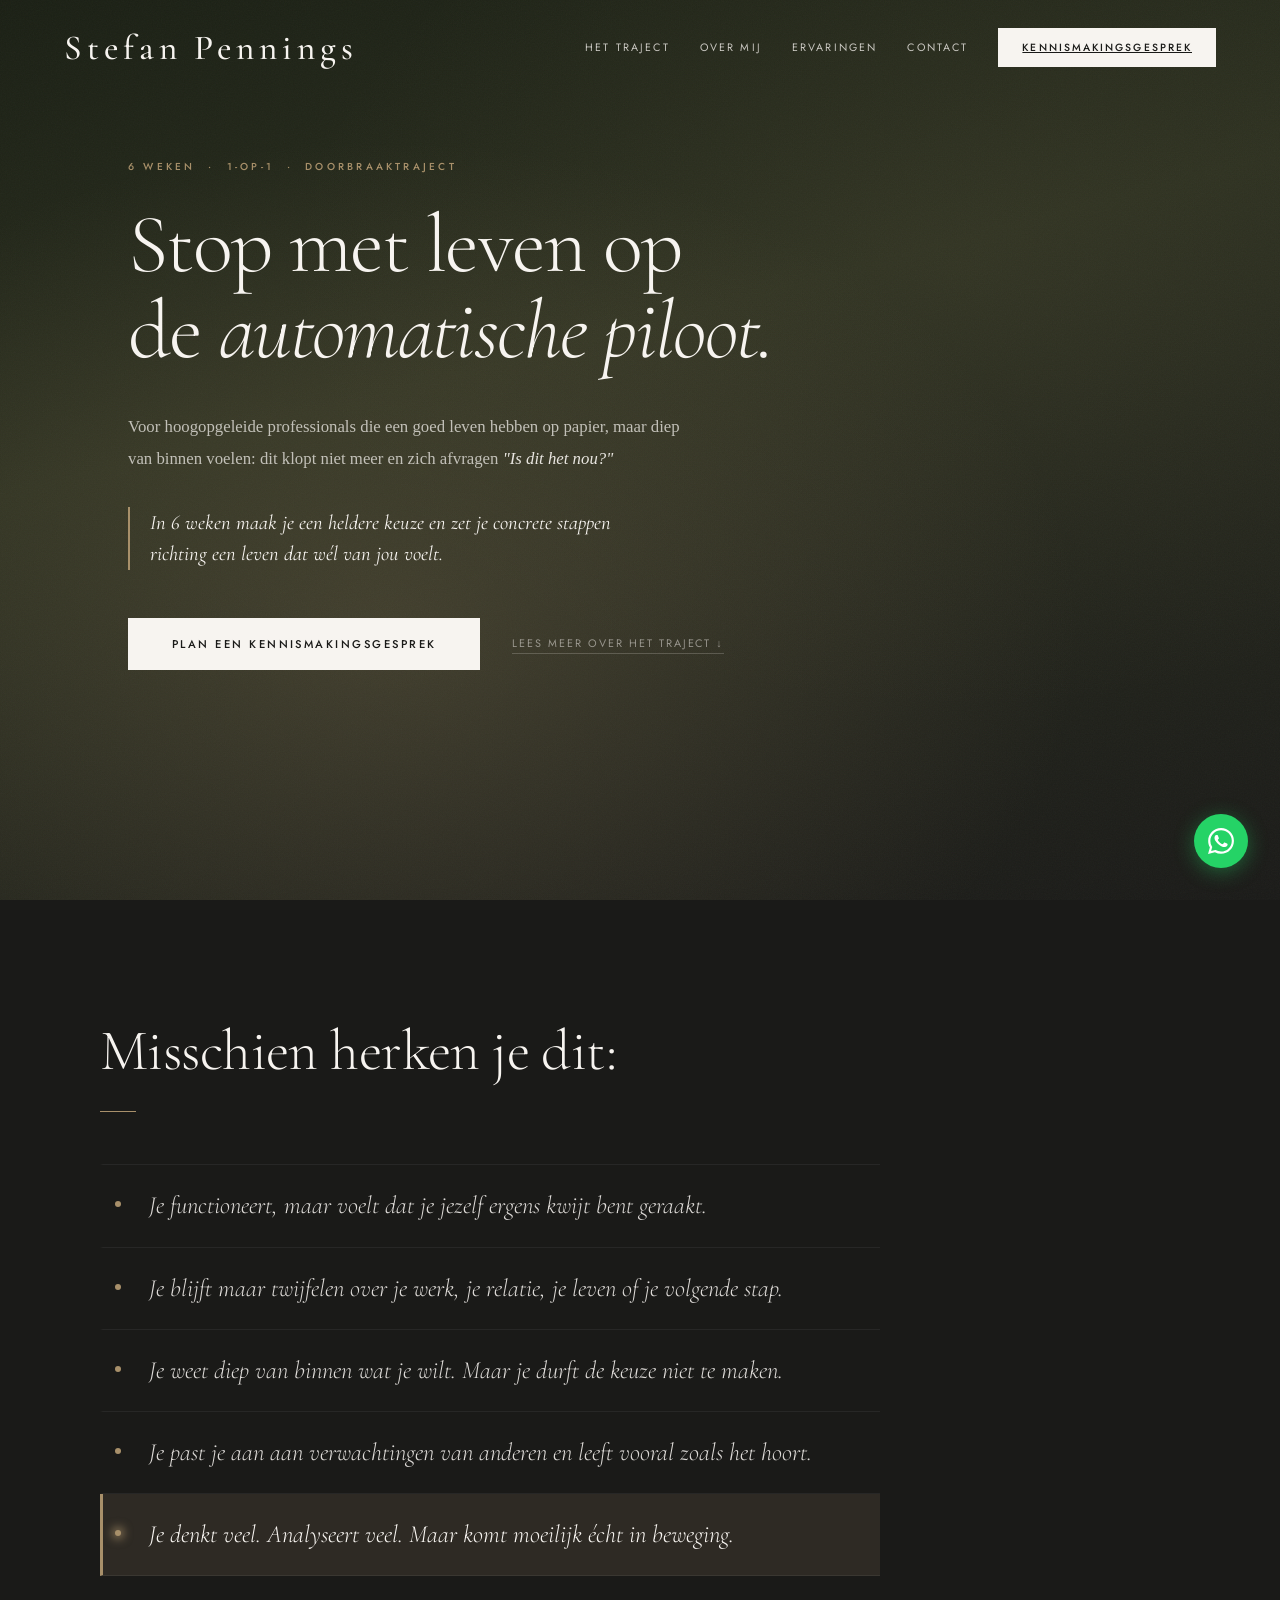
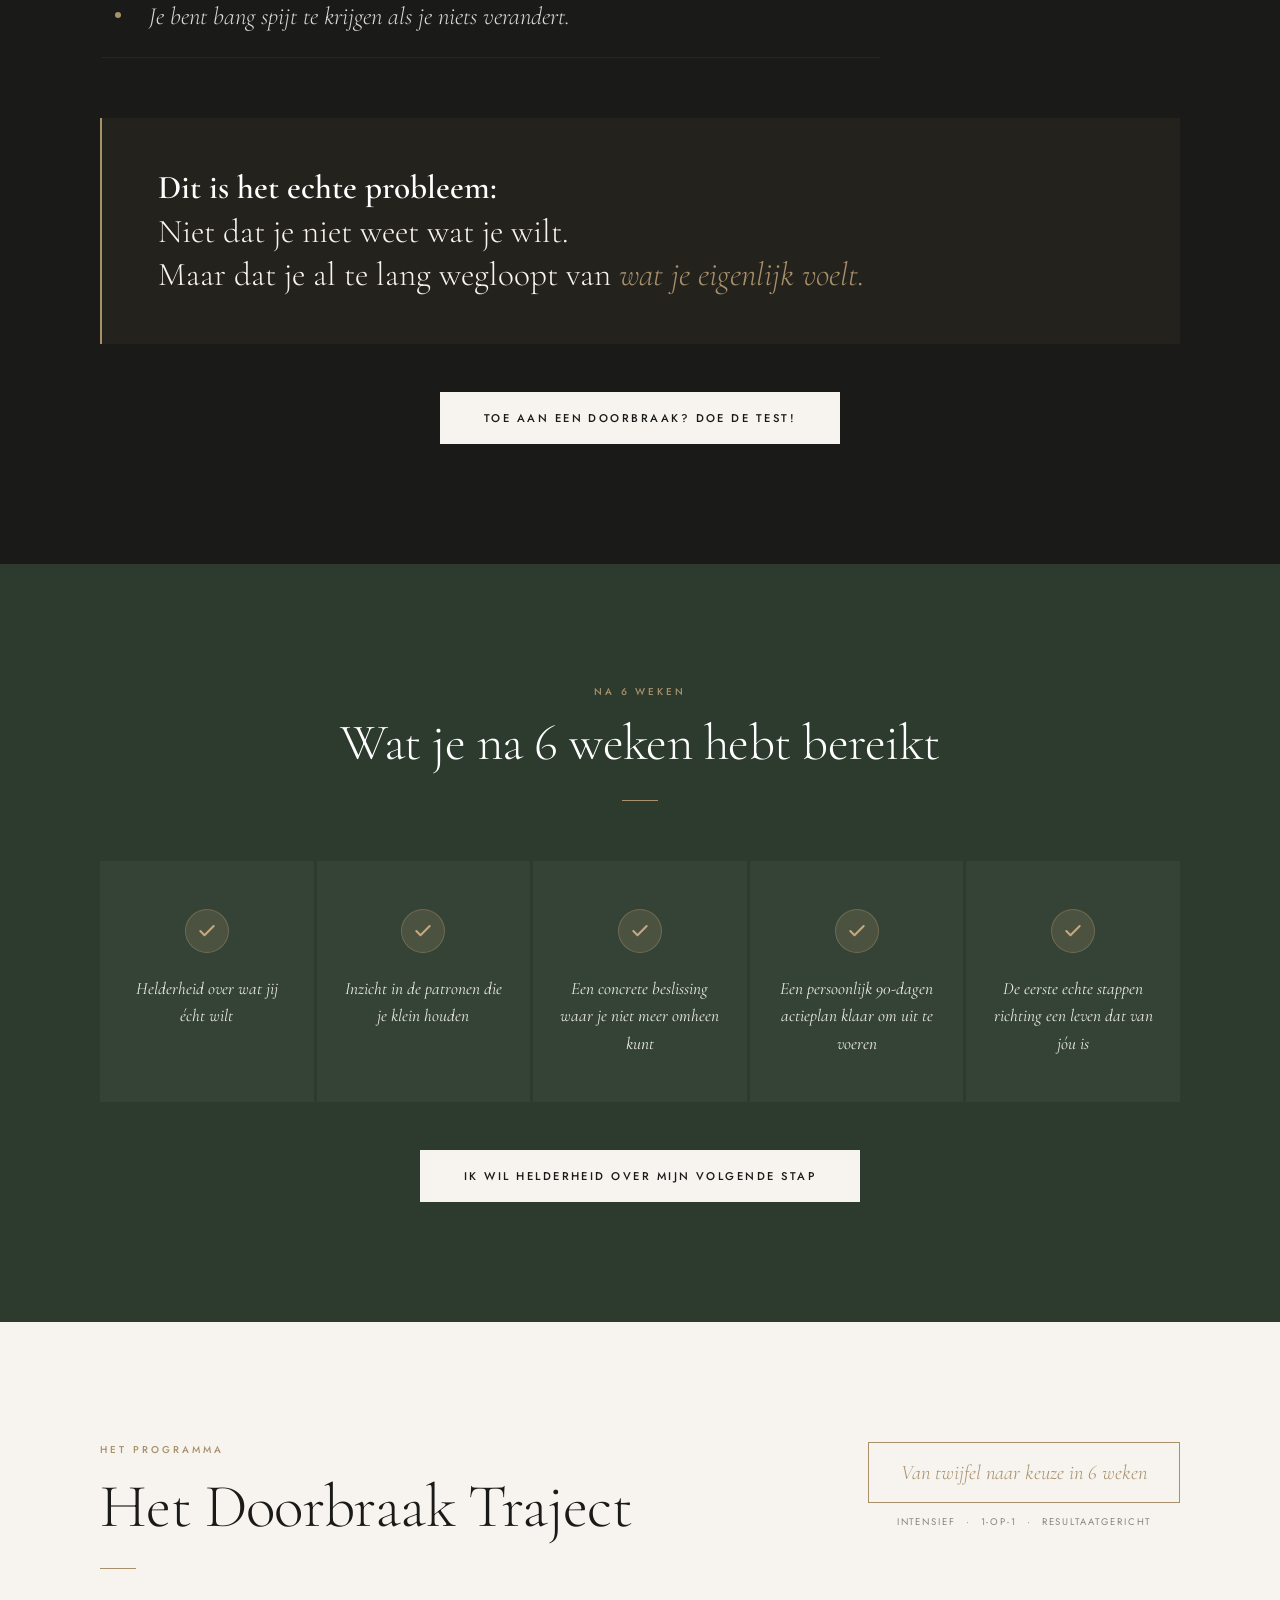
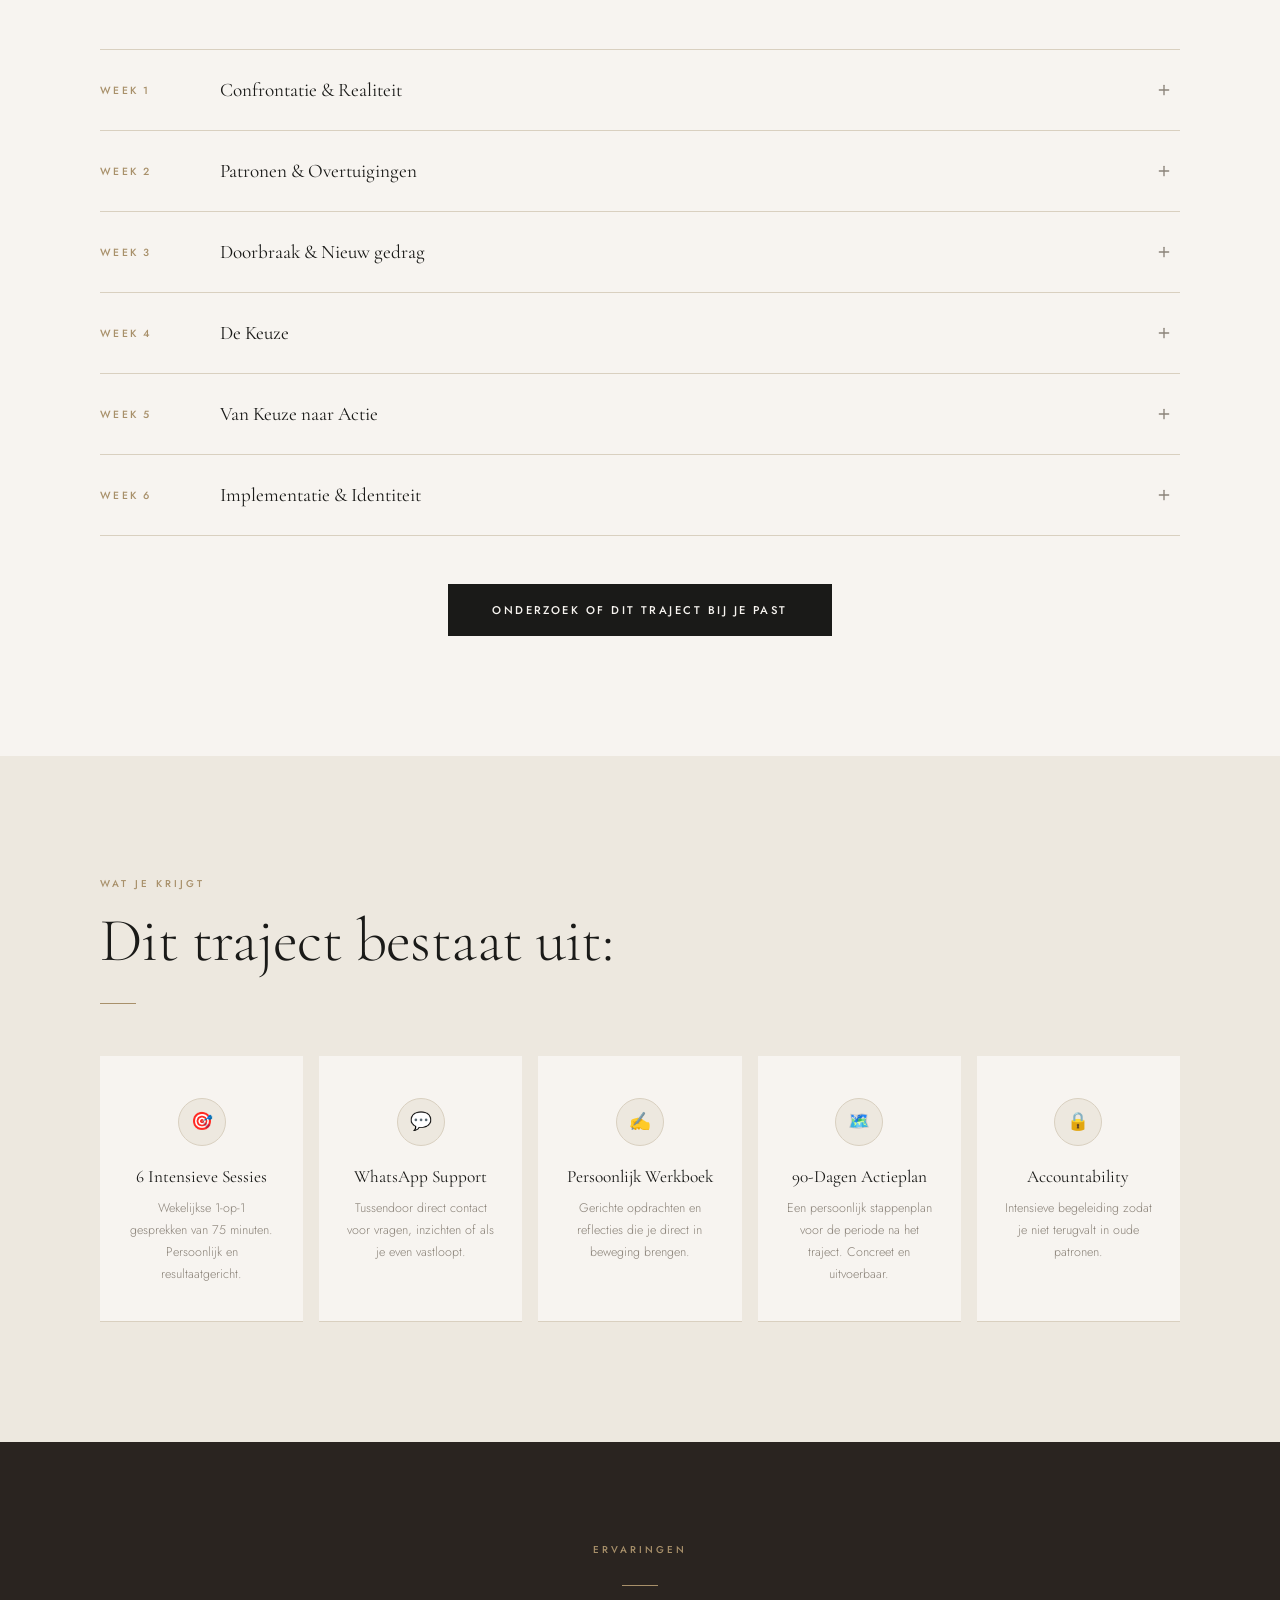
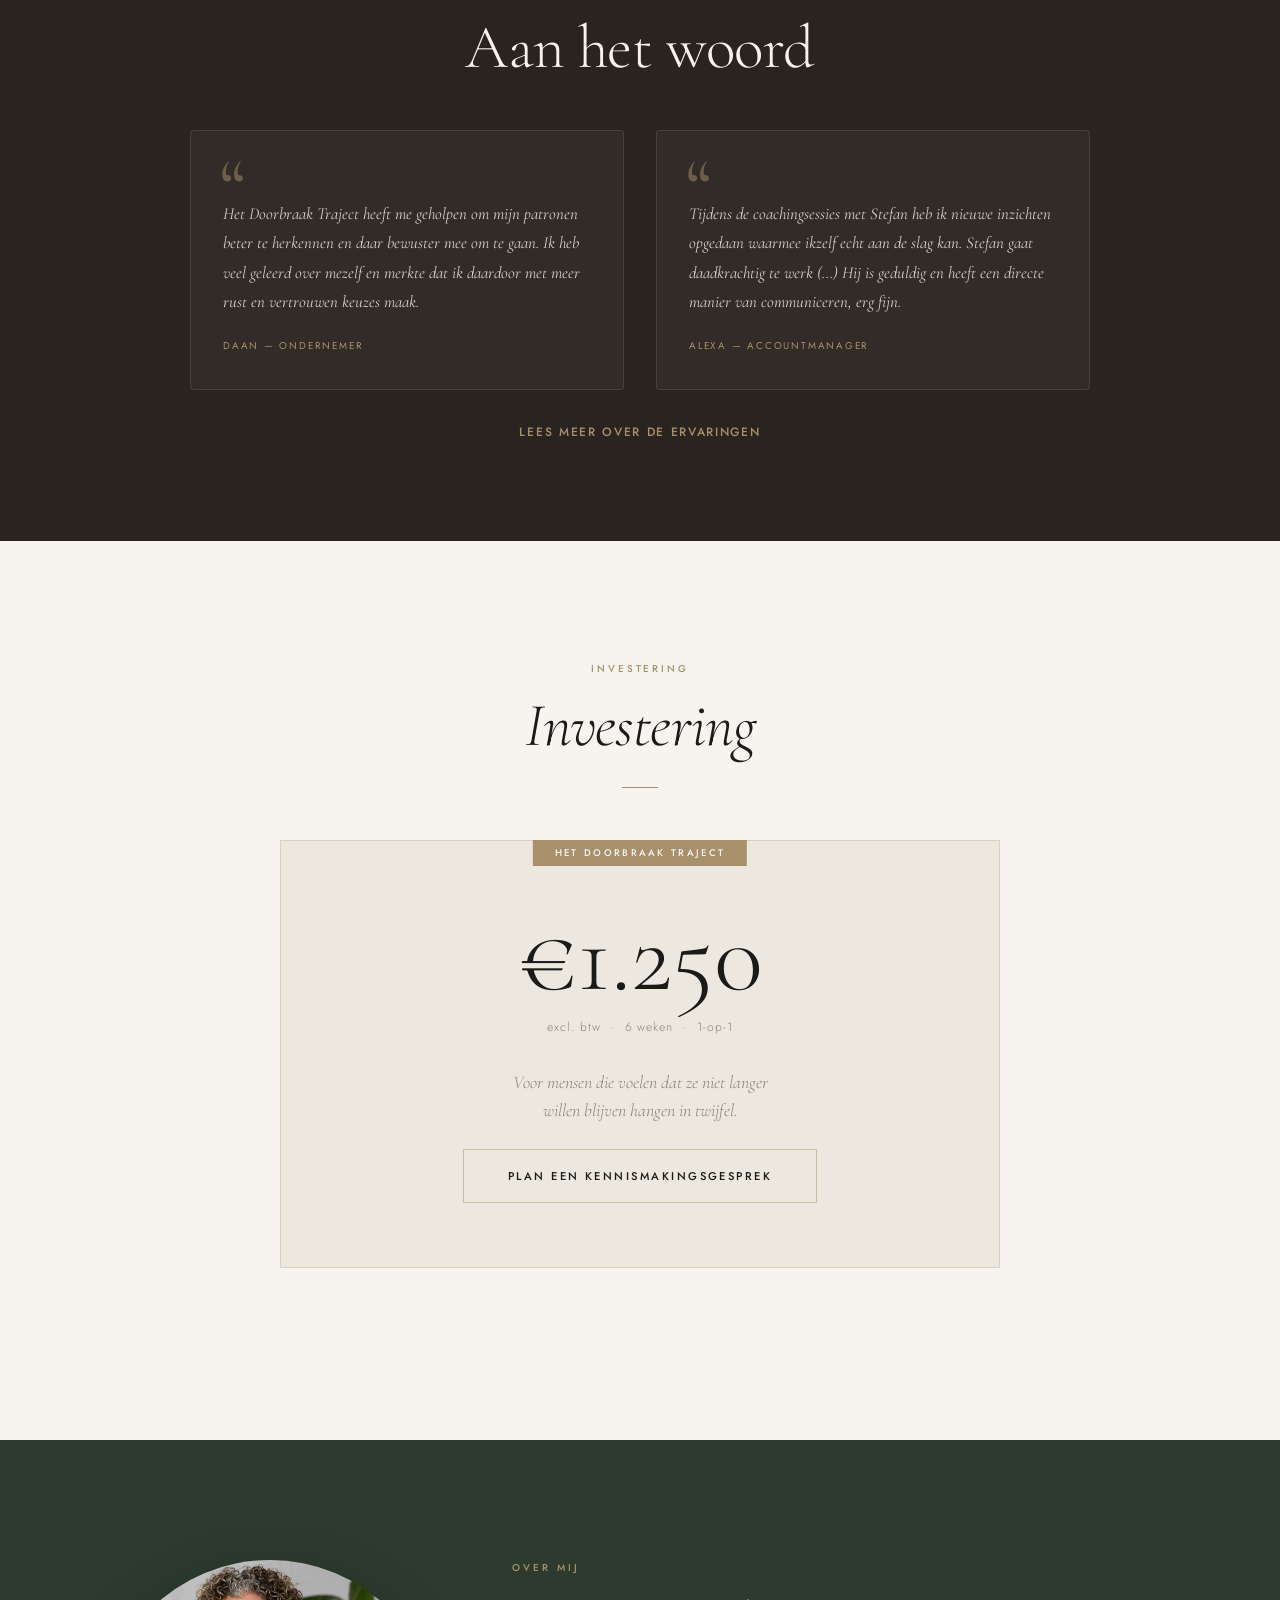
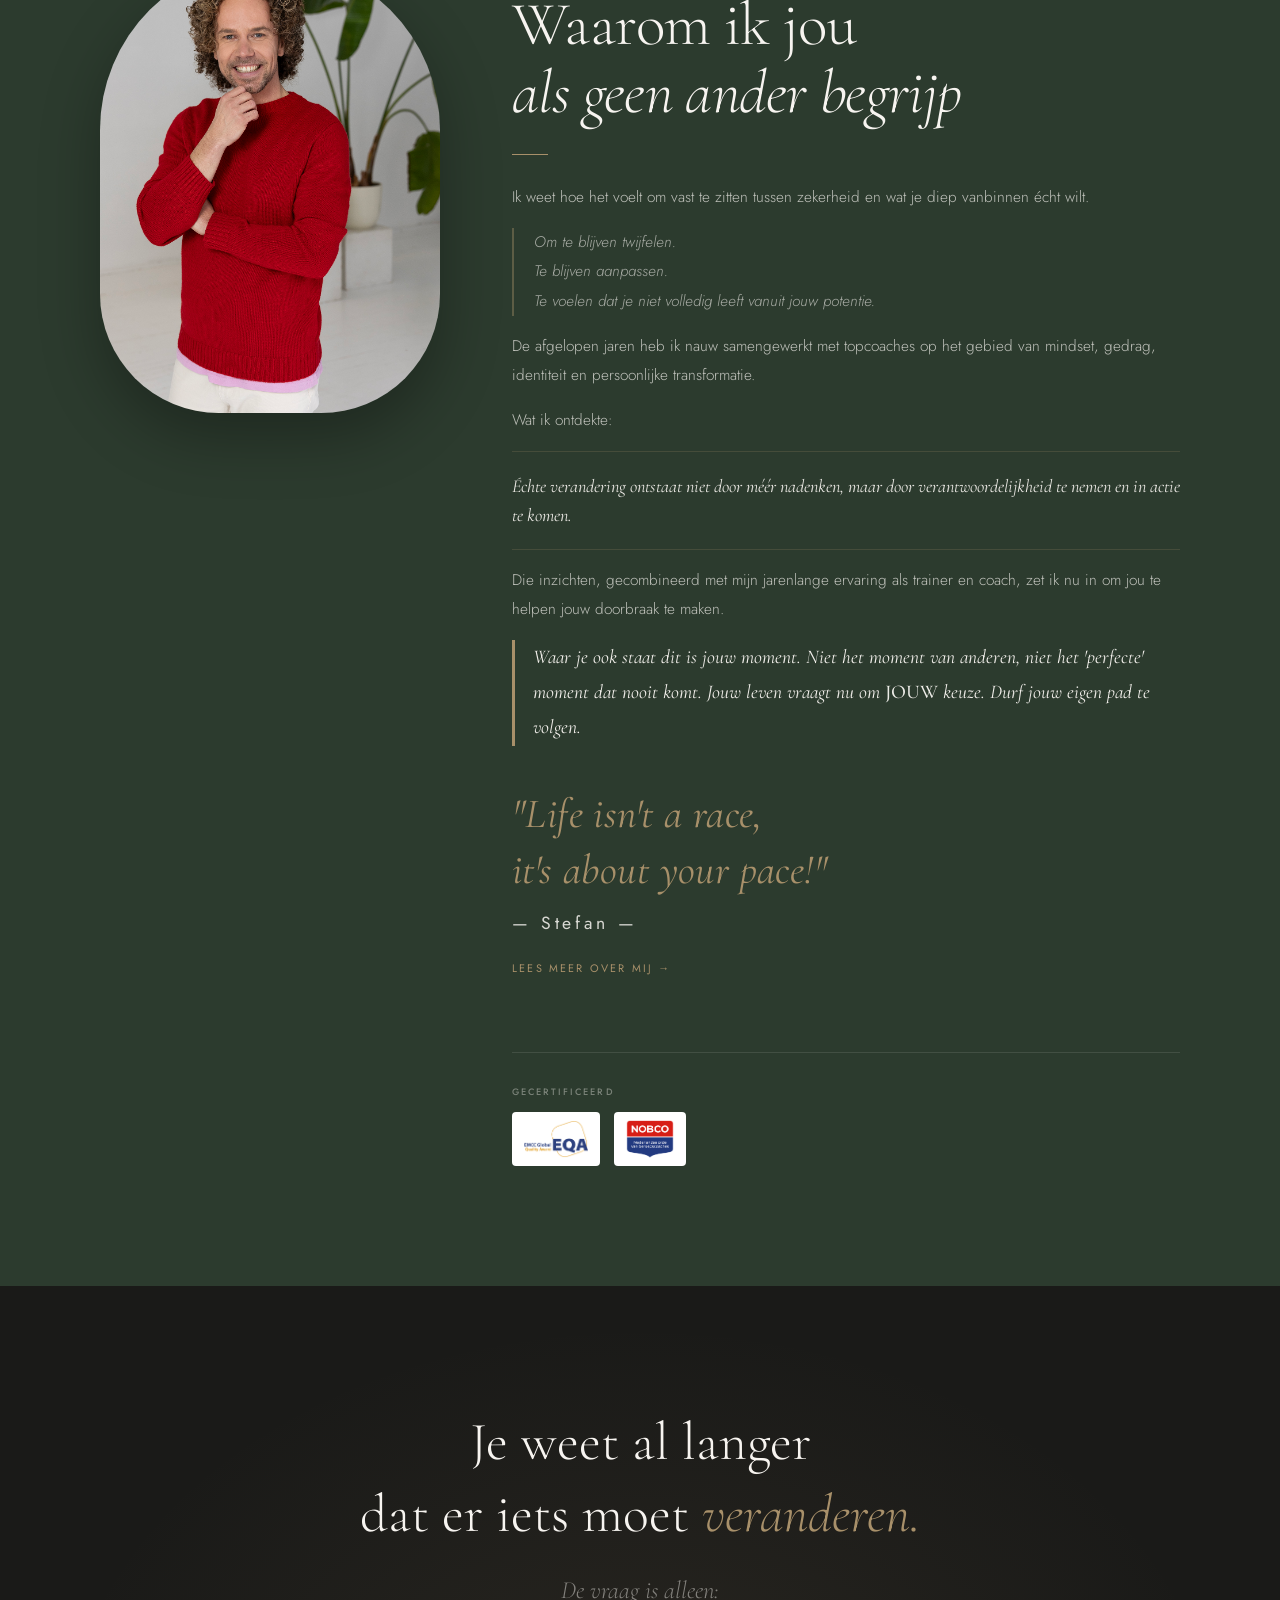
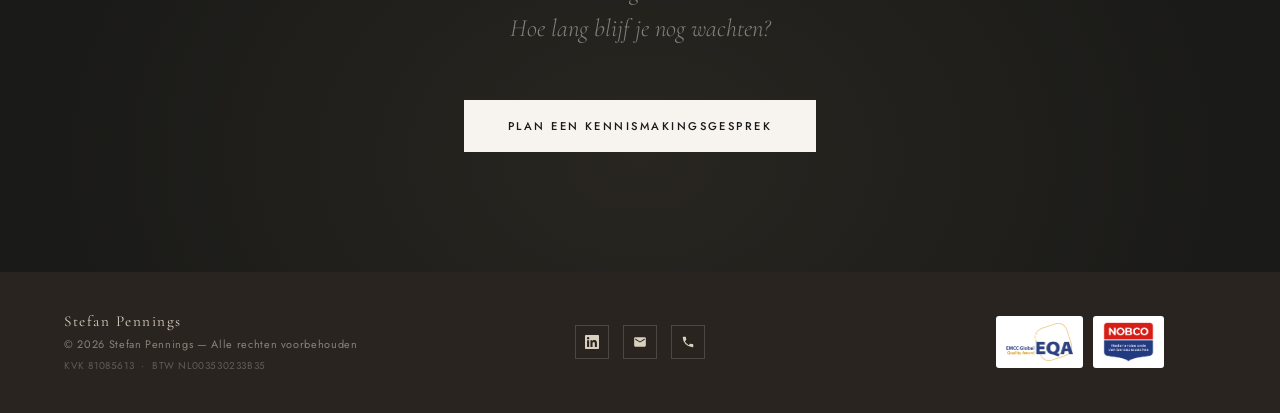
==== index.html @ 127da58f "Voeg klik-feedback toe aan zelftest-antwoorden, wijzig Daan's titel naar Ondernemer Antwoordknoppen " ====
<!DOCTYPE html>
<html lang="nl">
<head>
<meta charset="UTF-8">
<meta name="viewport" content="width=device-width, initial-scale=1.0">
<title>Stefan Pennings - Coaching & Training</title>
<meta name="description" content="Stop met leven op de automatische piloot. Het Doorbraak Traject is een 6-weken 1-op-1 coachingstraject voor hoogopgeleide professionals die klaar zijn met twijfelen en toe zijn aan een leven dat echt van hen voelt.">
<meta property="og:title" content="Het Doorbraak Traject — Stefan Pennings">
<meta property="og:description" content="6 weken 1-op-1 coachingstraject voor hoogopgeleide professionals. Maak een heldere keuze en zet concrete stappen richting een leven dat wél van jou voelt.">
<meta property="og:type" content="website">
<meta property="og:locale" content="nl_NL">
<meta name="twitter:card" content="summary_large_image">
<meta name="twitter:title" content="Het Doorbraak Traject — Stefan Pennings">
<meta name="twitter:description" content="6 weken 1-op-1 coachingstraject voor hoogopgeleide professionals. Stop met leven op de automatische piloot.">
<!-- Google tag (gtag.js) -->
<script async src="https://www.googletagmanager.com/gtag/js?id=G-EX337FM3CQ"></script>
<script>
  window.dataLayer = window.dataLayer || [];
  function gtag(){dataLayer.push(arguments);}
  gtag('js', new Date());
  gtag('config', 'G-EX337FM3CQ');
</script>
<link rel="preconnect" href="https://fonts.googleapis.com">
<link rel="preconnect" href="https://fonts.gstatic.com" crossorigin>
<link href="https://fonts.googleapis.com/css2?family=Cormorant+Garamond:ital,wght@0,300;0,400;0,500;0,600;1,300;1,400&family=Jost:wght@300;400;500&display=swap" rel="stylesheet">
  <link rel="stylesheet" href="css/base.css">
  <link rel="stylesheet" href="css/sections.css">
</head>
<body>


<!-- ── FLOATING WHATSAPP ── -->
<a href="https://wa.me/31628702297" class="wa-float" target="_blank" aria-label="WhatsApp Stefan">
  <svg viewBox="0 0 24 24"><path d="M17.472 14.382c-.297-.149-1.758-.867-2.03-.967-.273-.099-.471-.148-.67.15-.197.297-.767.966-.94 1.164-.173.199-.347.223-.644.075-.297-.15-1.255-.463-2.39-1.475-.883-.788-1.48-1.761-1.653-2.059-.173-.297-.018-.458.13-.606.134-.133.298-.347.446-.52.149-.174.198-.298.298-.497.099-.198.05-.371-.025-.52-.075-.149-.669-1.612-.916-2.207-.242-.579-.487-.5-.669-.51-.173-.008-.371-.01-.57-.01-.198 0-.52.074-.792.372-.272.297-1.04 1.016-1.04 2.479 0 1.462 1.065 2.875 1.213 3.074.149.198 2.096 3.2 5.077 4.487.709.306 1.262.489 1.694.625.712.227 1.36.195 1.871.118.571-.085 1.758-.719 2.006-1.413.248-.694.248-1.289.173-1.413-.074-.124-.272-.198-.57-.347m-5.421 7.403h-.004a9.87 9.87 0 01-5.031-1.378l-.361-.214-3.741.982.998-3.648-.235-.374a9.86 9.86 0 01-1.51-5.26c.001-5.45 4.436-9.884 9.888-9.884 2.64 0 5.122 1.03 6.988 2.898a9.825 9.825 0 012.893 6.994c-.003 5.45-4.437 9.884-9.885 9.884m8.413-18.297A11.815 11.815 0 0012.05 0C5.495 0 .16 5.335.157 11.892c0 2.096.547 4.142 1.588 5.945L.057 24l6.305-1.654a11.882 11.882 0 005.683 1.448h.005c6.554 0 11.89-5.335 11.893-11.893a11.821 11.821 0 00-3.48-8.413z"/></svg>
</a>

<!-- -- NAV -- -->
<nav id="nav">
  <button class="hamburger" id="hamburger" aria-label="Menu openen" aria-expanded="false"><span></span><span></span><span></span></button>
  <a href="#" class="nav-logo" onclick="showMain();return false;">Stefan Pennings</a>
  <div class="nav-right">
    <div class="nav-links">
      <button class="nav-link" onclick="showMain(false);setTimeout(()=>{document.getElementById('traject').scrollIntoView({behavior:'smooth'});},80);">Het Traject</button>
      <a class="nav-link" href="/over-mij">Over mij</a>
      <a class="nav-link" href="/ervaringen">Ervaringen</a>
      <button class="nav-link" onclick="showContact();">Contact</button>
    </div>
    <a class="nav-cta" href="#" onclick="openCalModal();return false;">Kennismakingsgesprek</a>
  </div>
</nav>
<div class="hamburger-menu" id="hamburgerMenu" aria-hidden="true">
  <div class="ham-overlay" id="hamOverlay"></div>
  <div class="ham-panel">
    <button class="ham-link" onclick="closeHamMenu();showMain(false);setTimeout(()=>{document.getElementById('traject').scrollIntoView({behavior:'smooth'});},80);">Het Traject</button>
    <a class="ham-link" href="/over-mij">Over mij</a>
    <a class="ham-link" href="/ervaringen">Ervaringen</a>
    <button class="ham-link" onclick="closeHamMenu();showContact();">Contact</button>
    <div class="ham-divider"></div>
    <a class="ham-cta-link" href="#" onclick="openCalModal();return false;">Vrijblijvend kennismaken? Plan hier je gesprek.</a>
  </div>
</div>


<!-- ═══════════ MAIN ═══════════ -->
<div id="main-page">

<!-- HERO -->
<section class="hero">
  <div class="hero-content">
    <span class="hero-eyebrow">6 weken &nbsp;·&nbsp; 1-op-1 &nbsp;·&nbsp; Doorbraaktraject</span>
    <h1>Stop met leven op<br>de <em>automatische piloot.</em></h1>
    <div class="hero-sub">
      <p>Voor hoogopgeleide professionals die een goed leven hebben op papier, maar diep van binnen voelen: dit klopt niet meer en zich afvragen <em>"Is dit het nou?"</em></p>
    </div>
    <p class="hero-promise">In 6 weken maak je een heldere keuze en zet je concrete stappen richting een leven dat wél van jou voelt.</p>
    <div class="hero-cta-group">
      <a class="btn-primary" href="#" onclick="openCalModal();return false;">Plan een kennismakingsgesprek</a>
      <a class="hero-link-soft" href="#traject" onclick="document.getElementById('traject').scrollIntoView({behavior:'smooth'});return false;">Lees meer over het traject ↓</a>
    </div>
  </div>
</section>

<!-- PROBLEM -->
<section class="problem">
  <div class="s-inner">
    <h2 class="s-title fade-in">Misschien herken je dit:</h2>
    <div class="divider"></div>
    <div class="pain-list">
      <div class="pain-row"><span class="pain-dot"></span><p>Je functioneert, maar voelt dat je jezelf ergens kwijt bent geraakt.</p></div>
      <div class="pain-row"><span class="pain-dot"></span><p>Je blijft maar twijfelen over je werk, je relatie, je leven of je volgende stap.</p></div>
      <div class="pain-row"><span class="pain-dot"></span><p>Je weet diep van binnen wat je wilt. Maar je durft de keuze niet te maken.</p></div>
      <div class="pain-row"><span class="pain-dot"></span><p>Je past je aan aan verwachtingen van anderen en leeft vooral zoals het hoort.</p></div>
      <div class="pain-row"><span class="pain-dot"></span><p>Je denkt veel. Analyseert veel. Maar komt moeilijk écht in beweging.</p></div>
      <div class="pain-row"><span class="pain-dot"></span><p>Je bent bang spijt te krijgen als je niets verandert.</p></div>
    </div>
    <div class="problem-punch fade-in">
      <p><strong>Dit is het echte probleem:</strong><br>
      Niet dat je niet weet wat je wilt.<br>
      Maar dat je al te lang wegloopt van <em>wat je eigenlijk voelt.</em></p>
    </div>
    <p class="section-cta fade-in"><a class="btn-primary" href="#" onclick="openZelftestModal();return false;">Toe aan een doorbraak? Doe de test!</a></p>
  </div>
</section>

<!-- RESULTS -->
<section class="results">
  <div class="s-inner">
    <div class="results-header fade-in">
      <span class="s-label">Na 6 weken</span>
      <h2 class="s-title">Wat je na 6 weken hebt bereikt</h2>
      <div class="divider"></div>
    </div>
    <div class="results-grid">
      <div class="result-card">
        <div class="result-check"><svg viewBox="0 0 24 24"><polyline points="20 6 9 17 4 12"/></svg></div>
        <p>Helderheid over wat jij écht wilt</p>
      </div>
      <div class="result-card">
        <div class="result-check"><svg viewBox="0 0 24 24"><polyline points="20 6 9 17 4 12"/></svg></div>
        <p>Inzicht in de patronen die je klein houden</p>
      </div>
      <div class="result-card">
        <div class="result-check"><svg viewBox="0 0 24 24"><polyline points="20 6 9 17 4 12"/></svg></div>
        <p>Een concrete beslissing waar je niet meer omheen kunt</p>
      </div>
      <div class="result-card">
        <div class="result-check"><svg viewBox="0 0 24 24"><polyline points="20 6 9 17 4 12"/></svg></div>
        <p>Een persoonlijk 90-dagen actieplan klaar om uit te voeren</p>
      </div>
      <div class="result-card">
        <div class="result-check"><svg viewBox="0 0 24 24"><polyline points="20 6 9 17 4 12"/></svg></div>
        <p>De eerste echte stappen richting een leven dat van jóu is</p>
      </div>
    </div>
    <div class="section-cta fade-in">
      <a class="btn-primary" href="#" onclick="openCalModal();return false;">Ik wil helderheid over mijn volgende stap</a>
    </div>
  </div>
</section>

<!-- TRAJECTORY -->
<section class="trajectory" id="traject">
  <div class="s-inner">
    <div class="traj-header fade-in">
      <div class="traj-left">
        <span class="s-label">Het programma</span>
        <h2 class="s-title">Het Doorbraak Traject</h2>
        <div class="divider"></div>
      </div>
      <div class="traj-right">
        <span class="traj-pill">Van twijfel naar keuze in 6 weken</span>
        <span class="traj-meta">Intensief &nbsp;·&nbsp; 1-op-1 &nbsp;·&nbsp; Resultaatgericht</span>
      </div>
    </div>
    <div class="weeks">
      <div class="week-item">
        <button class="week-trigger" onclick="toggleWeek(this)">
          <span class="week-label">Week 1</span>
          <span class="week-title-text">Confrontatie &amp; Realiteit</span>
          <span class="week-arrow"><svg viewBox="0 0 24 24"><line x1="12" y1="5" x2="12" y2="19"/><line x1="5" y1="12" x2="19" y2="12"/></svg></span>
        </button>
        <div class="week-body"><p>Eerlijk kijken naar waar je nu staat en wat je wilt bereiken. We leggen de basis voor echte verandering.</p></div>
      </div>
      <div class="week-item">
        <button class="week-trigger" onclick="toggleWeek(this)">
          <span class="week-label">Week 2</span>
          <span class="week-title-text">Patronen &amp; Overtuigingen</span>
          <span class="week-arrow"><svg viewBox="0 0 24 24"><line x1="12" y1="5" x2="12" y2="19"/><line x1="5" y1="12" x2="19" y2="12"/></svg></span>
        </button>
        <div class="week-body"><p>De overtuigingen blootleggen die je vasthouden. Waarom doe je wat je doet en wat kost je dat eigenlijk?</p></div>
      </div>
      <div class="week-item">
        <button class="week-trigger" onclick="toggleWeek(this)">
          <span class="week-label">Week 3</span>
          <span class="week-title-text">Doorbraak &amp; Nieuw gedrag</span>
          <span class="week-arrow"><svg viewBox="0 0 24 24"><line x1="12" y1="5" x2="12" y2="19"/><line x1="5" y1="12" x2="19" y2="12"/></svg></span>
        </button>
        <div class="week-body"><p>Loskomen van oude overtuigingen en nieuw gedrag ontwikkelen. Wie ben jij als je stopt met aanpassen?</p></div>
      </div>
      <div class="week-item">
        <button class="week-trigger" onclick="toggleWeek(this)">
          <span class="week-label">Week 4</span>
          <span class="week-title-text">De Keuze</span>
          <span class="week-arrow"><svg viewBox="0 0 24 24"><line x1="12" y1="5" x2="12" y2="19"/><line x1="5" y1="12" x2="19" y2="12"/></svg></span>
        </button>
        <div class="week-body"><p>De beslissing die je al te lang uitstelt eindelijk maken. De knoop doorhakken. Kiezen voor jezelf, zonder schuldgevoel.</p></div>
      </div>
      <div class="week-item">
        <button class="week-trigger" onclick="toggleWeek(this)">
          <span class="week-label">Week 5</span>
          <span class="week-title-text">Van Keuze naar Actie</span>
          <span class="week-arrow"><svg viewBox="0 0 24 24"><line x1="12" y1="5" x2="12" y2="19"/><line x1="5" y1="12" x2="19" y2="12"/></svg></span>
        </button>
        <div class="week-body"><p>Een concreet 90-dagen plan maken. Van inzicht naar uitvoering. Stap voor stap.</p></div>
      </div>
      <div class="week-item">
        <button class="week-trigger" onclick="toggleWeek(this)">
          <span class="week-label">Week 6</span>
          <span class="week-title-text">Implementatie &amp; Identiteit</span>
          <span class="week-arrow"><svg viewBox="0 0 24 24"><line x1="12" y1="5" x2="12" y2="19"/><line x1="5" y1="12" x2="19" y2="12"/></svg></span>
        </button>
        <div class="week-body"><p>Voorkomen dat je terugvalt in oude patronen. Je nieuwe identiteit verankeren voor de lange termijn.</p></div>
      </div>
    </div>
    <div class="section-cta fade-in">
      <a class="btn-primary" href="#" onclick="openCalModal();return false;">Onderzoek of dit traject bij je past</a>
    </div>
  </div>
</section>

<!-- PRACTICAL -->
<section class="practical">
  <div class="s-inner">
    <div class="fade-in">
      <span class="s-label">Wat je krijgt</span>
      <h2 class="s-title">Dit traject bestaat uit:</h2>
      <div class="divider"></div>
</div>
    <div class="offer-grid">
      <div class="offer-card">
        <div class="offer-icon">🎯</div>
        <div class="offer-title">6 Intensieve Sessies</div>
        <p class="offer-desc">Wekelijkse 1-op-1 gesprekken van 75 minuten. Persoonlijk en resultaatgericht.</p>
      </div>
      <div class="offer-card">
        <div class="offer-icon">💬</div>
        <div class="offer-title">WhatsApp Support</div>
        <p class="offer-desc">Tussendoor direct contact voor vragen, inzichten of als je even vastloopt.</p>
      </div>
      <div class="offer-card">
        <div class="offer-icon">✍️</div>
        <div class="offer-title">Persoonlijk Werkboek</div>
        <p class="offer-desc">Gerichte opdrachten en reflecties die je direct in beweging brengen.</p>
      </div>
      <div class="offer-card">
        <div class="offer-icon">🗺️</div>
        <div class="offer-title">90-Dagen Actieplan</div>
        <p class="offer-desc">Een persoonlijk stappenplan voor de periode na het traject. Concreet en uitvoerbaar.</p>
      </div>
      <div class="offer-card">
        <div class="offer-icon">🔒</div>
        <div class="offer-title">Accountability</div>
        <p class="offer-desc">Intensieve begeleiding zodat je niet terugvalt in oude patronen.</p>
      </div>
    </div>
  </div>
</section>

<section class="testimonials fade-in">
  <div class="s-inner" style="text-align:center;">
    <p class="s-label">Ervaringen</p>
    <div class="divider" style="margin:28px auto;"></div>
    <h2 class="s-title" style="color:var(--off-white);">Aan het woord</h2>
  </div>
  <div class="testi-grid">
    <div class="testi-card fade-in">
      <p class="testi-text">Het Doorbraak Traject heeft me geholpen om mijn patronen beter te herkennen en daar bewuster mee om te gaan. Ik heb veel geleerd over mezelf en merkte dat ik daardoor met meer rust en vertrouwen keuzes maak.</p>
      <span class="testi-name">Daan — Ondernemer</span>
    </div>
    <div class="testi-card fade-in">
      <p class="testi-text">Tijdens de coachingsessies met Stefan heb ik nieuwe inzichten opgedaan waarmee ikzelf echt aan de slag kan. Stefan gaat daadkrachtig te werk (...) Hij is geduldig en heeft een directe manier van communiceren, erg fijn.</p>
      <span class="testi-name">Alexa — Accountmanager</span>
    </div>
  </div>
  <p style="text-align:center;margin-top:32px;">
    <a href="/ervaringen" style="color:var(--gold);font-family:var(--sans);font-size:0.75rem;font-weight:500;letter-spacing:0.14em;text-transform:uppercase;text-decoration:none;">Lees meer over de ervaringen</a>
  </p>
</section>
<!-- INVESTMENT -->
<section class="investment" id="kennismaking">
  <div class="investment-inner">
    <span class="s-label">Investering</span>
    <h2 class="s-title fade-in"><em>Investering</em></h2>
    <div class="divider" style="margin:28px auto;"></div>
    <div class="price-block fade-in">
      <span class="price-tag">Het Doorbraak Traject</span>
      <div class="price-amount">€1.250</div>
      <p class="price-note">excl. btw &nbsp;·&nbsp; 6 weken &nbsp;·&nbsp; 1-op-1</p>
      <p class="price-sub">Voor mensen die voelen dat ze niet langer<br>willen blijven hangen in twijfel.</p>
<a class="btn-outline" href="#" onclick="openCalModal();return false;">Plan een kennismakingsgesprek</a>
    </div>
  </div>
</section>

<!-- ABOUT -->
<section class="about" id="over-mij">
  <div class="s-inner">
    <div class="about-layout-grid">
      <div class="about-image-col">
        <div class="about-img-frame">
          <img src="images/stefan.jpg" alt="Stefan Pennings" width="1181" height="1772">
        </div>
      </div>
      <div class="about-text-col">
        <span class="s-label">Over mij</span>
        <h2 class="s-title fade-in">Waarom ik jou<br><em>als geen ander begrijp</em></h2>
        <div class="divider"></div>
        <p class="about-text">Ik weet hoe het voelt om vast te zitten tussen zekerheid en wat je diep vanbinnen écht wilt.</p>
        <p class="about-list-text">Om te blijven twijfelen.<br>Te blijven aanpassen.<br>Te voelen dat je niet volledig leeft vanuit jouw potentie.</p>
        <p class="about-text">De afgelopen jaren heb ik nauw samengewerkt met topcoaches op het gebied van mindset, gedrag, identiteit en persoonlijke transformatie.</p>
        <p class="about-text">Wat ik ontdekte:</p>
        <p class="about-bold">Échte verandering ontstaat niet door méér nadenken, maar door verantwoordelijkheid te nemen en in actie te komen.</p>
        <p class="about-text">Die inzichten, gecombineerd met mijn jarenlange ervaring als trainer en coach, zet ik nu in om jou te helpen jouw doorbraak te maken.</p>
        <p class="about-cta-line">Waar je ook staat dit is jouw moment. Niet het moment van anderen, niet het 'perfecte' moment dat nooit komt. Jouw leven vraagt nu om <strong style="font-style:normal;color:rgba(247,244,240,0.95);font-weight:500;">JOUW</strong> keuze. Durf jouw eigen pad te volgen.</p>
        <p class="about-quote"><em>"Life isn't a race,<br>it's about your pace!"</em></p>
        <p class="about-sig">— Stefan —</p>
        <a class="about-read-more" href="/over-mij">Lees meer over mij →</a>
        <div class="cert-logos">
          <span class="cert-label">Gecertificeerd</span>
          <div class="cert-logo-group">
            <div class="cert-logo-pill"><img src="images/eqa-logo.png" alt="EMCC Global — European Quality Award"></div>
            <div class="cert-logo-pill"><img src="images/nobco-logo.png" alt="NOBCO — Nederlandse Orde van Beroepscoaches"></div>
          </div>
        </div>
      </div>
    </div><!-- /.about-layout-grid -->
  </div>
</section>

<!-- FINAL CTA -->
<section class="final-cta">
  <div class="final-inner fade-in">
    <p class="final-title">Je weet al langer<br>dat er iets moet <em>veranderen.</em></p>
    <p class="final-sub">De vraag is alleen:<br>Hoe lang blijf je nog wachten?</p>
    <a class="btn-primary" href="#" onclick="openCalModal();return false;">Plan een kennismakingsgesprek</a>
  </div>
</section>

</div><!-- /#main-page -->

<!-- ═══════════ CONTACT ═══════════ -->
<div id="contact-page">
  <div class="wa-top-bar">
    <p>Direct contact? Stuur een WhatsApp bericht.</p>
    <a href="https://wa.me/31628702297" class="wa-btn" target="_blank">
      <svg viewBox="0 0 24 24"><path d="M17.472 14.382c-.297-.149-1.758-.867-2.03-.967-.273-.099-.471-.148-.67.15-.197.297-.767.966-.94 1.164-.173.199-.347.223-.644.075-.297-.15-1.255-.463-2.39-1.475-.883-.788-1.48-1.761-1.653-2.059-.173-.297-.018-.458.13-.606.134-.133.298-.347.446-.52.149-.174.198-.298.298-.497.099-.198.05-.371-.025-.52-.075-.149-.669-1.612-.916-2.207-.242-.579-.487-.5-.669-.51-.173-.008-.371-.01-.57-.01-.198 0-.52.074-.792.372-.272.297-1.04 1.016-1.04 2.479 0 1.462 1.065 2.875 1.213 3.074.149.198 2.096 3.2 5.077 4.487.709.306 1.262.489 1.694.625.712.227 1.36.195 1.871.118.571-.085 1.758-.719 2.006-1.413.248-.694.248-1.289.173-1.413-.074-.124-.272-.198-.57-.347m-5.421 7.403h-.004a9.87 9.87 0 01-5.031-1.378l-.361-.214-3.741.982.998-3.648-.235-.374a9.86 9.86 0 01-1.51-5.26c.001-5.45 4.436-9.884 9.888-9.884 2.64 0 5.122 1.03 6.988 2.898a9.825 9.825 0 012.893 6.994c-.003 5.45-4.437 9.884-9.885 9.884m8.413-18.297A11.815 11.815 0 0012.05 0C5.495 0 .16 5.335.157 11.892c0 2.096.547 4.142 1.588 5.945L.057 24l6.305-1.654a11.882 11.882 0 005.683 1.448h.005c6.554 0 11.89-5.335 11.893-11.893a11.821 11.821 0 00-3.48-8.413z"/></svg>
      WhatsApp Stefan
    </a>
  </div>
  <div class="contact-hero">
    <span class="s-label" style="text-align:center;display:block;">Contact</span>
    <h2 class="s-title">Laten we <span style="color: white;">kennismaken</span></h2>
    <div class="divider"></div>
    <p>Stel gerust je vraag of plan een vrijblijvend gesprek.<br>Ik reageer zo snel mogelijk.</p>
  </div>
  <div style="background:var(--off-white);">
    <div class="contact-form-wrap">
      <div id="form-success" class="form-success"><span class="success-heading">Dankjewel voor je bericht.</span>Ik neem zo snel mogelijk contact met je op!<br>Groet,<br>Stefan</div>
      <form id="contact-form" onsubmit="handleSubmit(event)">
        <div class="form-group">
          <label class="form-label" for="naam">Naam</label>
          <input class="form-input" type="text" id="naam" name="naam" required placeholder="Jouw naam">
        </div>
        <div class="form-group">
          <label class="form-label" for="telefoon">Telefoonnummer</label>
          <input class="form-input" type="tel" id="telefoon" name="telefoon" placeholder="Jouw telefoonnummer">
        </div>
        <div class="form-group">
          <label class="form-label" for="boodschap">Boodschap</label>
          <textarea class="form-textarea" id="boodschap" name="boodschap" required placeholder="Wat speelt er voor jou?"></textarea>
        </div>
        <button type="submit" class="form-submit">Verstuur bericht</button>
      </form>
    </div>
  </div>
</div>

<!-- FOOTER -->
<footer>
  <div class="footer-left">
    <span class="footer-logo">Stefan Pennings</span>
    <span class="footer-copy">© 2026 Stefan Pennings — Alle rechten voorbehouden</span>
    <span class="footer-legal">KVK 81085613 &nbsp;·&nbsp; BTW NL003530233B35</span>
  </div>
  <div class="footer-social">
    <a href="https://www.linkedin.com/in/stefanpennings/" target="_blank" aria-label="LinkedIn">
      <svg viewBox="0 0 24 24"><path d="M20.447 20.452h-3.554v-5.569c0-1.328-.027-3.037-1.852-3.037-1.853 0-2.136 1.445-2.136 2.939v5.667H9.351V9h3.414v1.561h.046c.477-.9 1.637-1.85 3.37-1.85 3.601 0 4.267 2.37 4.267 5.455v6.286zM5.337 7.433a2.062 2.062 0 01-2.063-2.065 2.064 2.064 0 112.063 2.065zm1.782 13.019H3.555V9h3.564v11.452zM22.225 0H1.771C.792 0 0 .774 0 1.729v20.542C0 23.227.792 24 1.771 24h20.451C23.2 24 24 23.227 24 22.271V1.729C24 .774 23.2 0 22.222 0h.003z"/></svg>
    </a>
    <a href="mailto:sja.pennings@gmail.com" aria-label="E-mail">
      <svg viewBox="0 0 24 24"><path d="M20 4H4c-1.1 0-2 .9-2 2v12c0 1.1.9 2 2 2h16c1.1 0 2-.9 2-2V6c0-1.1-.9-2-2-2zm0 4l-8 5-8-5V6l8 5 8-5v2z"/></svg>
    </a>
    <a href="tel:+31628702297" aria-label="Bel Stefan">
      <svg viewBox="0 0 24 24"><path d="M6.62 10.79a15.05 15.05 0 006.59 6.59l2.2-2.2a1 1 0 011.01-.24 11.47 11.47 0 003.58.57 1 1 0 011 1V20a1 1 0 01-1 1A17 17 0 013 4a1 1 0 011-1h3.5a1 1 0 011 1c0 1.25.2 2.45.57 3.58a1 1 0 01-.25 1.01l-2.2 2.2z"/></svg>
    </a>
  </div>
  <div class="footer-right">
    <div class="footer-certs">
      <div class="footer-cert-pill"><img src="images/eqa-logo.png" alt="EMCC Global EQA"></div>
      <div class="footer-cert-pill"><img src="images/nobco-logo.png" alt="NOBCO"></div>
    </div>
  </div>
</footer>

  <script src="js/main.js"></script>

<!-- ── CALENDLY MODAL ── -->
<div id="cal-modal" class="cal-modal" aria-hidden="true" role="dialog" aria-label="Plan een afspraak">
  <div class="cal-modal-overlay" onclick="closeCalModal()"></div>
  <div class="cal-modal-box">
    <button class="cal-modal-close" onclick="closeCalModal()" aria-label="Sluiten">&times;</button>
    <iframe id="cal-iframe" src="" data-src="https://calendly.com/sja-pennings/30min?hide_gdpr_banner=1&primary_color=A8906A&text_color=2A2420&background_color=F7F4F0" frameborder="0" title="Plan een afspraak"></iframe>
  </div>
</div>

<!-- ── ZELFTEST MODAL ── -->
<div id="zt-modal" class="zt-modal" aria-hidden="true" role="dialog" aria-label="Zelftest: ben jij toe aan een doorbraak?">
  <div class="zt-modal-overlay" onclick="closeZelftestModal()"></div>
  <div class="zt-modal-box">
    <button class="zt-modal-close" onclick="closeZelftestModal()" aria-label="Sluiten">&times;</button>
    <iframe id="zt-iframe" src="" data-src="/zelftest" frameborder="0" title="Zelftest: ben jij toe aan een doorbraak?"></iframe>
  </div>
</div>
</body>
</html>
---- css/base.css ----
*,*::before,*::after{box-sizing:border-box;margin:0;padding:0;}
:root{
  --off-white:#F7F4F0;
  --cream:#EDE8DF;
  --warm-beige:#D9D0C0;
  --warm-grey:#8A8278;
  --dark-brown:#2A2420;
  --forest:#2C3B2E;
  --charcoal:#1A1A18;
  --gold:#A8906A;
  --gold-light:#C4A882;
  --serif:'Cormorant Garamond',Georgia,serif;
  --sans:'Jost',sans-serif;

  /* ── THEME TOKENS (overridden by theme classes) ── */
  --bg-hero:#1A1A18;
  --bg-problem:#1A1A18;
  --bg-results:#2C3B2E;
  --bg-trajectory:#F7F4F0;
  --bg-practical:#EDE8DF;
  --bg-about:#2C3B2E;
  --bg-investment:#F7F4F0;
  --bg-final:#1A1A18;
}

/* ── FLOATING WHATSAPP ── */
.wa-float{
  position:fixed;bottom:32px;right:32px;z-index:500;
  width:54px;height:54px;border-radius:50%;
  background:#25D366;
  display:flex;align-items:center;justify-content:center;
  box-shadow:0 4px 20px rgba(37,211,102,0.38);
  text-decoration:none;
  transition:transform 0.3s,box-shadow 0.3s;
}
.wa-float:hover{transform:scale(1.1);box-shadow:0 6px 30px rgba(37,211,102,0.55);}
.wa-float svg{width:26px;height:26px;fill:#fff;}

/* ── NAV ── */
nav{
  position:fixed;top:0;left:0;right:0;z-index:200;
  padding:26px 64px;
  display:flex;justify-content:space-between;align-items:center;
  transition:background 0.5s,padding 0.4s,box-shadow 0.4s;
}
nav.scrolled{
  background:rgba(247,244,240,0.96);
  backdrop-filter:blur(16px);
  padding:16px 64px;
  box-shadow:0 1px 0 rgba(168,144,106,0.12);
}
.nav-logo{
  font-family:var(--serif);font-size:2.2rem;font-weight:500;
  letter-spacing:0.14em;color:var(--off-white);text-decoration:none;
  transition:color 0.4s;white-space:nowrap;
}
nav.scrolled .nav-logo{color:var(--charcoal);}
.nav-links{display:flex;align-items:center;gap:30px;}
.nav-link{
  font-family:var(--sans);font-size:0.67rem;font-weight:400;
  letter-spacing:0.2em;text-transform:uppercase;
  color:rgba(247,244,240,0.78);background:none;border:none;padding:0;text-decoration:none;
  transition:color 0.3s;cursor:pointer;
}
.nav-link:hover{color:var(--off-white);}
.nav-link.active{color:var(--gold);}
nav.scrolled .nav-link{color:var(--warm-grey);}
nav.scrolled .nav-link:hover{color:var(--charcoal);}
nav.scrolled .nav-link.active{color:var(--gold);}
.nav-cta{
  font-family:var(--sans);font-size:0.65rem;font-weight:500;
  letter-spacing:0.2em;text-transform:uppercase;
  color:var(--charcoal);background:var(--off-white);
  padding:12px 24px;cursor:pointer;border:none;
  transition:background 0.3s,color 0.3s,transform 0.2s;white-space:nowrap;
}
.nav-cta:hover{background:var(--gold);color:var(--off-white);transform:translateY(-1px);}
nav.scrolled .nav-cta{background:var(--charcoal);color:var(--off-white);}
nav.scrolled .nav-cta:hover{background:var(--gold);}

/* ── SECTION CTA ── */
.section-cta{text-align:center;margin-top:48px;}

/* ── BUTTONS ── */
.btn-primary{
  display:inline-block;font-family:var(--sans);font-size:0.7rem;font-weight:500;
  letter-spacing:0.22em;text-transform:uppercase;text-decoration:none;
  color:var(--charcoal);background:var(--off-white);padding:18px 44px;
  transition:background 0.3s,color 0.3s,transform 0.25s;cursor:pointer;border:none;
}
.btn-primary:hover{background:var(--gold);color:var(--off-white);transform:translateY(-2px);}
.btn-outline{
  display:inline-block;font-family:var(--sans);font-size:0.7rem;font-weight:500;
  letter-spacing:0.22em;text-transform:uppercase;text-decoration:none;
  color:var(--charcoal);border:1px solid rgba(168,144,106,0.5);padding:18px 44px;
  transition:background 0.3s,color 0.3s,border-color 0.3s,transform 0.25s;cursor:pointer;
}
.btn-outline:hover{background:var(--charcoal);color:var(--off-white);border-color:var(--charcoal);transform:translateY(-2px);}

/* ── SECTION BASE ── */
section{padding:120px 64px;}
.s-inner{max-width:1080px;margin:0 auto;}
.s-label{
  font-family:var(--sans);font-size:0.62rem;font-weight:500;
  letter-spacing:0.3em;text-transform:uppercase;color:var(--gold);
  margin-bottom:16px;display:block;
}
.s-title{
  font-family:var(--serif);font-size:clamp(2.4rem,4.8vw,4rem);
  font-weight:300;line-height:1.1;color:var(--charcoal);letter-spacing:-0.01em;
}
.s-title em{font-style:italic;}
.divider{width:36px;height:1px;background:var(--gold);margin:28px 0;}
.fade-in{opacity:0;transform:translateY(22px);transition:opacity 0.8s,transform 0.8s;}
.fade-in.visible{opacity:1;transform:translateY(0);}

/* ── HERO ── */
.hero{
  position:relative;height:100vh;min-height:720px;
  overflow:hidden;
  display:flex;align-items:flex-end;
  background:linear-gradient(165deg,#1a1f14 0%,#2a2e1e 40%,#1a1a18 100%);
  background-color:var(--bg-hero);
}
.hero::before{
  content:'';position:absolute;inset:0;z-index:1;pointer-events:none;
  background:
    radial-gradient(ellipse at 30% 70%,rgba(168,144,106,0.22) 0%,transparent 55%),
    radial-gradient(ellipse at 75% 30%,rgba(168,144,106,0.07) 0%,transparent 50%);
}
.hero::after{
  content:'';position:absolute;inset:0;z-index:1;pointer-events:none;
  background-image:url("data:image/svg+xml,%3Csvg xmlns='http://www.w3.org/2000/svg' width='300' height='300'%3E%3Cfilter id='n'%3E%3CfeTurbulence type='fractalNoise' baseFrequency='0.78' numOctaves='4' stitchTiles='stitch'/%3E%3C/filter%3E%3Crect width='300' height='300' filter='url(%23n)'/%3E%3C/svg%3E");
  opacity:0.04;
}
.hero-content{
  position:relative;z-index:2;
  max-width:860px;padding:0 64px 110px;
  opacity:0;transform:translateY(32px);
  animation:fadeUp 1.2s 0.4s ease forwards;
}
@keyframes fadeUp{to{opacity:1;transform:translateY(0);}}
.hero-eyebrow{
  font-family:var(--sans);font-size:0.63rem;font-weight:500;
  letter-spacing:0.32em;text-transform:uppercase;
  color:var(--gold);margin-bottom:28px;display:block;
}
.hero h1{
  font-family:var(--serif);font-size:clamp(3rem,6.5vw,5.8rem);
  font-weight:300;line-height:1.04;color:var(--off-white);
  margin-bottom:36px;letter-spacing:-0.02em;
}
.hero h1 em{font-style:italic;font-weight:300;}
.hero-sub{
  font-size:1.05rem;font-weight:300;line-height:1.9;
  color:rgba(247,244,240,0.72);max-width:560px;margin-bottom:32px;
}
.hero-sub em{font-style:italic;color:rgba(247,244,240,0.92);}
.hero-promise{
  font-family:var(--serif);font-size:1.28rem;font-weight:400;
  font-style:italic;color:var(--off-white);
  line-height:1.55;margin-bottom:48px;max-width:540px;
  padding-left:20px;border-left:2px solid var(--gold);
}
.hero-cta-group{display:flex;align-items:center;gap:32px;flex-wrap:wrap;}
.hero-link-soft{
  font-family:var(--sans);font-size:0.68rem;font-weight:400;
  letter-spacing:0.18em;text-transform:uppercase;text-decoration:none;
  color:rgba(247,244,240,0.5);
  border-bottom:1px solid rgba(247,244,240,0.2);padding-bottom:2px;
  transition:color 0.3s,border-color 0.3s;
}
.hero-link-soft:hover{color:var(--gold);border-color:var(--gold);}

/* ── PROBLEM ── */
.problem{background:var(--bg-problem);}
.problem .s-title{color:var(--off-white);font-size:clamp(2.2rem,4.5vw,4rem);white-space:nowrap;}

.pain-list{
  margin-top:52px;
  max-width:780px;
}
.pain-row{
  display:flex;align-items:flex-start;gap:28px;
  padding:22px 0 22px 12px;
  border-left:3px solid transparent;
  border-bottom:1px solid rgba(255,255,255,0.06);
  opacity:0;transform:translateY(22px);
  transition:opacity 0.55s ease,transform 0.55s ease,border-color 0.4s,background 0.4s;
}
.pain-row:first-child{border-top:1px solid rgba(255,255,255,0.06);}
.pain-row.visible{opacity:1;transform:translateY(0);}
.pain-row.visible.active{
  border-left-color:var(--gold);
  background:rgba(168,144,106,0.14);
}
.pain-row.visible.active p{
  color:var(--off-white);
  transition:color 0.4s;
}
.pain-row.visible.active .pain-dot{
  box-shadow:0 0 10px 3px rgba(168,144,106,0.75);
  transition:box-shadow 0.4s;
}
.pain-dot{
  flex-shrink:0;
  width:6px;height:6px;border-radius:50%;
  background:var(--gold);margin-top:14px;
}
.pain-row p{
  font-family:var(--serif);font-size:clamp(1.2rem,2vw,1.55rem);font-weight:300;
  font-style:italic;color:rgba(247,244,240,0.88);line-height:1.5;
  transition:color 0.4s;
}

.problem-punch{
  margin-top:60px;padding:48px 56px;
  background:rgba(168,144,106,0.07);
  border-left:2px solid var(--gold);
  opacity:0;transform:translateY(20px);
  transition:opacity 0.8s,transform 0.8s;
}
.problem-punch.visible{opacity:1;transform:translateY(0);}
.problem-punch p{
  font-family:var(--serif);font-size:clamp(1.5rem,2.6vw,2.2rem);
  font-weight:300;color:var(--off-white);line-height:1.3;
}
.problem-punch p em{font-style:italic;color:var(--gold);}
.problem-punch p strong{color:#fff;font-weight:600;}
/* ── RESULTS ── */
.results{background:var(--bg-results);}
.results-header{text-align:center;margin-bottom:60px;}
.results-header .s-title{color:#fff;white-space:nowrap;font-size:clamp(2rem,4vw,3.6rem);}
.results-header .s-title em{color:var(--gold-light);}
.results-header .divider{margin:28px auto;}
.results-grid{
  display:grid;grid-template-columns:repeat(5,1fr);
  gap:3px;
}
.result-card{
  background:rgba(255,255,255,0.04);
  padding:48px 24px 44px;text-align:center;
  position:relative;overflow:hidden;
  opacity:0;transform:translateY(20px);
  transition:opacity 0.6s,transform 0.6s,background 0.35s;
}
.result-card:hover{background:rgba(168,144,106,0.12);}
.result-card.visible{opacity:1;transform:translateY(0);}
.result-check{
  width:44px;height:44px;border-radius:50%;
  background:rgba(168,144,106,0.2);
  display:flex;align-items:center;justify-content:center;
  margin:0 auto 22px;border:1px solid rgba(168,144,106,0.4);
}
.result-check svg{width:20px;height:20px;stroke:var(--gold-light);fill:none;stroke-width:2.5;stroke-linecap:round;stroke-linejoin:round;}
.result-card p{
  font-family:var(--serif);font-size:1.08rem;font-weight:400;
  font-style:italic;color:rgba(247,244,240,0.95);line-height:1.6;
}

/* ── TRAJECTORY ── */
.trajectory{background:var(--bg-trajectory);}
.trajectory .btn-primary{background:var(--charcoal);color:var(--off-white);}
.trajectory .btn-primary:hover{background:var(--gold);color:var(--off-white);}
.traj-header{
  display:flex;align-items:flex-start;justify-content:space-between;
  gap:40px;margin-bottom:0;
}
.traj-left{}
.traj-right{
  flex-shrink:0;
  display:flex;flex-direction:column;align-items:center;justify-content:flex-end;
  padding-bottom:4px;
}
.traj-pill{
  display:block;
  font-family:var(--serif);font-size:1.28rem;font-weight:300;font-style:italic;
  color:var(--gold);border:1px solid var(--gold);
  padding:16px 32px;line-height:1.35;text-align:center;white-space:nowrap;
}
.traj-meta{
  font-family:var(--sans);font-size:0.6rem;font-weight:400;
  letter-spacing:0.2em;text-transform:uppercase;color:var(--warm-grey);
  margin-top:12px;display:block;
}

.weeks{margin-top:52px;}
.week-item{
  border-bottom:1px solid var(--warm-beige);overflow:hidden;
  opacity:0;transform:translateY(12px);
  transition:opacity 0.5s,transform 0.5s;
}
.week-item:first-child{border-top:1px solid var(--warm-beige);}
.week-item.visible-fade{opacity:1;transform:translateY(0);}
.week-trigger{
  display:grid;grid-template-columns:120px 1fr 28px;
  align-items:center;gap:0;padding:28px 0;cursor:pointer;
  background:none;border:none;width:100%;text-align:left;
  transition:background 0.2s;
}
.week-trigger:hover{background:rgba(168,144,106,0.04);}
.week-label{
  font-family:var(--sans);font-size:0.65rem;font-weight:500;
  letter-spacing:0.22em;text-transform:uppercase;color:var(--gold);
}
.week-title-text{
  font-family:var(--serif);font-size:1.2rem;font-weight:400;color:var(--charcoal);
}
.week-arrow{
  width:24px;height:24px;display:flex;align-items:center;justify-content:center;flex-shrink:0;
}
.week-arrow svg{width:16px;height:16px;stroke:var(--warm-grey);fill:none;stroke-width:2;stroke-linecap:round;
  transition:transform 0.35s;}
.week-item.open .week-arrow svg{transform:rotate(45deg);}
.week-body{
  max-height:0;overflow:hidden;
  transition:max-height 0.45s cubic-bezier(0.4,0,0.2,1),padding 0.3s;
  padding:0 0 0 120px;
}
.week-item.open .week-body{max-height:160px;padding:0 0 26px 120px;}
.week-body p{
  font-family:var(--sans);font-size:0.9rem;font-weight:300;
  color:var(--warm-grey);line-height:1.8;
}

/* ── PRACTICAL ── */
.practical{background:var(--bg-practical);}
.practical .s-title{white-space:nowrap;}
.practical-promise-sub{
  font-family:var(--sans);font-size:0.88rem;font-weight:300;
  color:var(--warm-grey);text-align:left;
  margin-top:28px;margin-bottom:6px;line-height:1.7;
}
.practical-promise{
  font-family:var(--sans);font-size:1.22rem;font-weight:500;
  color:var(--dark-brown);text-align:left;
  margin-top:0;margin-bottom:0;line-height:1.5;
}

.offer-grid{
  display:grid;grid-template-columns:repeat(5,1fr);
  gap:16px;margin-top:52px;
}

.offer-card{
  background:var(--off-white);
  padding:40px 28px 36px;text-align:center;
  border-top:2px solid transparent;
  border-bottom:1px solid var(--warm-beige);
  opacity:0;transform:translateY(18px);
  transition:opacity 0.6s,transform 0.6s,border-top-color 0.35s,box-shadow 0.35s,background 0.35s;
}
.offer-card:hover{
  border-top-color:var(--gold);
  box-shadow:0 12px 36px rgba(0,0,0,0.06);
  transform:translateY(-4px) !important;
  background:#fff;
}
.offer-card.visible{opacity:1;transform:translateY(0);}
.offer-icon{
  width:48px;height:48px;border-radius:50%;
  background:var(--cream);border:1px solid var(--warm-beige);
  display:flex;align-items:center;justify-content:center;
  margin:0 auto 20px;
  font-size:1.1rem;
}
.offer-title{
  font-family:var(--serif);font-size:1.08rem;font-weight:400;
  color:var(--charcoal);margin-bottom:10px;line-height:1.3;
}
.offer-desc{
  font-family:var(--sans);font-size:0.78rem;font-weight:300;
  color:var(--warm-grey);line-height:1.75;
}
---- css/sections.css ----
/* ── ABOUT ── */
.about{background:var(--bg-about);padding:120px 64px;}
.about .s-inner{max-width:1080px;margin:0 auto;}
.about-layout-grid{
  display:grid;grid-template-columns:340px 1fr;
  gap:72px;align-items:start;
}
.about-image-col{}
.about-img-frame{
  width:100%;
  border-radius:200px 200px 140px 140px;
  overflow:hidden;
  aspect-ratio:3/4;
  position:relative;
  box-shadow:0 24px 60px rgba(0,0,0,0.3);
}
.about-img-frame img{
  width:100%;height:100%;
  object-fit:cover;
  object-position:center 25%;
  display:block;
}
.about-text-col{}
.about .s-title{color:var(--off-white);}
.about .divider{background:var(--gold);}
.about-text{
  font-family:var(--sans);font-size:0.96rem;font-weight:300;
  color:rgba(247,244,240,0.72);line-height:1.9;margin-bottom:16px;
}
.about-list-text{
  font-family:var(--sans);font-size:0.96rem;font-weight:300;
  color:rgba(247,244,240,0.6);line-height:1.9;margin-bottom:16px;
  padding-left:20px;border-left:2px solid rgba(168,144,106,0.4);
  font-style:italic;
}
.about-bold{
  font-family:var(--serif);font-size:1.14rem;
  font-style:italic;font-weight:400;
  color:rgba(247,244,240,0.92);line-height:1.55;
  padding:20px 0;margin:8px 0 16px;
  border-top:1px solid rgba(168,144,106,0.2);
  border-bottom:1px solid rgba(168,144,106,0.2);
}
.about-cta-line{
  font-family:var(--serif);font-size:1.22rem;font-weight:400;
  font-style:italic;color:rgba(247,244,240,0.97);
  line-height:1.8;margin-bottom:16px;
  border-left:3px solid var(--gold);
  padding-left:18px;
}
.about-quote{
  font-family:var(--serif);font-size:2.6rem !important;font-style:italic;
  color:var(--gold);margin-top:40px;margin-bottom:12px;line-height:1.35;
  letter-spacing:0.01em;display:block;
}
.about-sig{
  font-family:var(--sans);font-size:1.1rem !important;font-weight:400;
  letter-spacing:0.22em;color:rgba(247,244,240,0.85);
  margin-top:4px;display:block;
}


/* ── INVESTMENT ── */
.investment{background:var(--bg-investment);}
.investment-inner{max-width:720px;margin:0 auto;text-align:center;}
.price-block{
  margin:52px 0;padding:64px 56px;
  background:var(--cream);border:1px solid var(--warm-beige);
  position:relative;
}
.price-tag{
  position:absolute;top:-1px;left:50%;transform:translateX(-50%);
  background:var(--gold);color:var(--off-white);
  font-family:var(--sans);font-size:0.6rem;font-weight:500;
  letter-spacing:0.24em;text-transform:uppercase;
  padding:6px 22px;white-space:nowrap;
}
.price-amount{
  font-family:var(--serif);font-size:clamp(4rem,8vw,6.5rem);
  font-weight:300;color:var(--charcoal);line-height:1;margin-bottom:10px;
}
.price-note{
  font-family:var(--sans);font-size:0.76rem;font-weight:300;
  color:var(--warm-grey);letter-spacing:0.08em;margin-bottom:32px;
}
.price-sub{
  font-family:var(--serif);font-size:1.12rem;font-weight:300;
  font-style:italic;color:var(--warm-grey);line-height:1.6;margin-bottom:24px;
}
.price-spots{
  display:inline-block;
  font-family:var(--sans);font-size:0.7rem;font-weight:600;
  letter-spacing:0.14em;text-transform:uppercase;
  color:var(--off-white);background:var(--gold);
  padding:18px 36px;margin:0 20px 36px 0;
  vertical-align:middle;border-radius:2px;
}

/* ── FINAL CTA ── */
.final-cta{background:var(--bg-final);text-align:center;position:relative;overflow:hidden;}
.final-cta::before{
  content:'';position:absolute;inset:0;
  background:radial-gradient(ellipse at 50% 80%,rgba(168,144,106,0.1) 0%,transparent 65%);
}
.final-inner{position:relative;z-index:1;max-width:680px;margin:0 auto;}
.final-title{
  font-family:var(--serif);font-size:clamp(2rem,4.2vw,3.6rem);
  font-weight:300;color:var(--off-white);line-height:1.35;margin-bottom:20px;
}
.final-title em{font-style:italic;color:var(--gold);}
.final-sub{
  font-family:var(--serif);font-size:clamp(1.1rem,2vw,1.55rem);
  font-weight:300;font-style:italic;
  color:rgba(247,244,240,0.45);margin-bottom:52px;line-height:1.55;
}

/* ── CONTACT PAGE ── */
#contact-page{display:none;}
.wa-top-bar{
  background:var(--forest);
  padding:88px 64px 28px;
  display:flex;align-items:center;justify-content:center;gap:32px;flex-wrap:wrap;
}
.wa-top-bar p{font-family:var(--sans);font-size:0.82rem;font-weight:300;color:rgba(247,244,240,0.75);}
.wa-btn{
  display:inline-flex;align-items:center;gap:10px;
  background:#25D366;color:#fff;
  font-family:var(--sans);font-size:0.68rem;font-weight:500;
  letter-spacing:0.18em;text-transform:uppercase;
  text-decoration:none;padding:13px 26px;
  transition:background 0.3s,transform 0.3s;
}
.wa-btn:hover{background:#1da851;transform:translateY(-1px);}
.wa-btn svg{width:17px;height:17px;fill:#fff;flex-shrink:0;}
.contact-hero{background:var(--charcoal);padding:100px 64px 80px;text-align:center;}
.contact-hero .s-title{color:var(--off-white);}
.contact-hero .s-title em{color:var(--gold);}
.contact-hero .divider{margin:28px auto;}
.contact-hero p{font-family:var(--sans);font-size:0.94rem;font-weight:300;color:rgba(247,244,240,0.6);max-width:440px;margin:0 auto;line-height:1.85;}
.contact-form-wrap{max-width:580px;margin:0 auto;padding:80px 40px;}
.form-group{margin-bottom:36px;}
.form-label{display:block;font-family:var(--sans);font-size:0.65rem;font-weight:500;letter-spacing:0.22em;text-transform:uppercase;color:var(--warm-grey);margin-bottom:12px;}
.form-input,.form-textarea{width:100%;background:transparent;border:none;border-bottom:1px solid var(--warm-beige);padding:12px 0;font-family:var(--sans);font-size:1rem;font-weight:300;color:var(--charcoal);outline:none;transition:border-color 0.3s;}
.form-input:focus,.form-textarea:focus{border-color:var(--gold);}
.form-textarea{resize:vertical;min-height:110px;}
.form-submit{width:100%;padding:18px;cursor:pointer;font-family:var(--sans);font-size:0.7rem;font-weight:500;letter-spacing:0.22em;text-transform:uppercase;color:var(--off-white);background:var(--charcoal);border:none;transition:background 0.3s;}
.form-submit:hover{background:var(--gold);}
.form-success{display:none;text-align:center;padding:40px;font-family:var(--serif);font-size:1.1rem;font-weight:300;font-style:italic;color:var(--forest);line-height:2;}
.success-heading{display:block;font-size:2rem;color:var(--gold);margin-bottom:6px;font-style:italic;}

/* ── PHOTO NOTES PANEL ── */
.photo-notes{
  background:var(--cream);border:1px solid var(--warm-beige);
  padding:48px 64px;margin:0;
}
.photo-notes h3{
  font-family:var(--serif);font-size:1.6rem;font-weight:300;
  color:var(--charcoal);margin-bottom:24px;
}
.photo-notes p{font-family:var(--sans);font-size:0.88rem;font-weight:300;color:var(--warm-grey);line-height:1.8;margin-bottom:16px;}
.photo-note-item{
  display:flex;gap:20px;padding:18px 0;
  border-bottom:1px solid var(--warm-beige);
}
.photo-note-item:last-child{border-bottom:none;}
.pni-num{
  font-family:var(--serif);font-size:1.5rem;font-weight:300;
  color:var(--warm-beige);flex-shrink:0;width:32px;
}
.pni-text{font-family:var(--sans);font-size:0.86rem;font-weight:300;color:var(--dark-brown);line-height:1.75;}
.pni-label{font-family:var(--sans);font-size:0.62rem;font-weight:500;letter-spacing:0.2em;text-transform:uppercase;color:var(--gold);margin-bottom:4px;display:block;}

/* ── CERT LOGOS ── */
.cert-logos{margin-top:40px;padding-top:32px;border-top:1px solid rgba(255,255,255,0.1);}
.cert-label{font-family:var(--sans);font-size:0.58rem;font-weight:500;letter-spacing:0.22em;text-transform:uppercase;color:rgba(247,244,240,0.38);display:block;margin-bottom:14px;}
.cert-logo-group{display:flex;gap:14px;align-items:center;flex-wrap:wrap;}
.cert-logo-pill{background:#fff;border-radius:4px;padding:8px 12px;display:flex;align-items:center;}
.cert-logo-pill img{height:38px;width:auto;display:block;}
.footer-certs{display:flex;gap:10px;align-items:center;}
.footer-cert-pill{background:#fff;border-radius:3px;padding:6px 10px;display:flex;align-items:center;}
.footer-cert-pill img{height:40px;width:auto;display:block;image-rendering:auto;}

/* ── FOOTER ── */
footer{background:var(--dark-brown);padding:40px 64px;display:grid;grid-template-columns:1fr auto 1fr;align-items:center;gap:32px;}
.footer-left{display:flex;flex-direction:column;gap:6px;}
.footer-right{display:flex;justify-content:flex-end;padding-right:52px;}
.footer-logo{font-family:var(--serif);font-size:0.95rem;color:var(--warm-beige);letter-spacing:0.1em;}
.footer-copy{font-family:var(--sans);font-size:0.68rem;color:var(--warm-grey);letter-spacing:0.06em;}
.footer-legal{font-family:var(--sans);font-size:0.62rem;color:rgba(138,130,120,0.6);letter-spacing:0.06em;}
.footer-social{display:flex;gap:14px;}
.footer-social a{width:34px;height:34px;border:1px solid rgba(217,208,193,0.2);display:flex;align-items:center;justify-content:center;color:var(--warm-beige);text-decoration:none;transition:border-color 0.3s,color 0.3s;}
.footer-social a:hover{border-color:var(--gold);color:var(--gold);}
.footer-social svg{width:14px;height:14px;fill:currentColor;}

/* -- HAMBURGER -- */
.hamburger{display:none;flex-direction:column;justify-content:center;gap:5px;background:none;border:none;cursor:pointer;padding:6px 8px;flex-shrink:0;min-width:36px;min-height:36px;}
.hamburger span{display:block;width:22px;height:2px;background:var(--off-white);border-radius:1px;transition:transform 0.3s,opacity 0.3s,background 0.3s;}
nav.scrolled .hamburger span{background:var(--charcoal);}
.hamburger.is-open span:nth-child(1){transform:translateY(7px) rotate(45deg);}
.hamburger.is-open span:nth-child(2){opacity:0;}
.hamburger.is-open span:nth-child(3){transform:translateY(-7px) rotate(-45deg);}
@media(min-width:769px){.hamburger{display:none;}.nav-links{display:flex;}}
/* -- HAMBURGER MENU -- */
.hamburger-menu{position:fixed;inset:0;z-index:180;display:none;flex-direction:column;}
.hamburger-menu.open{display:flex;}
.ham-overlay{position:absolute;inset:0;background:rgba(26,26,24,0.55);}
.ham-panel{position:relative;z-index:1;background:var(--charcoal);padding:76px 36px 36px;display:flex;flex-direction:column;transform:translateY(-100%);transition:transform 0.32s cubic-bezier(0.4,0,0.2,1);}
.hamburger-menu.open .ham-panel{transform:translateY(0);}
.ham-link{font-family:var(--sans);font-size:0.78rem;font-weight:400;letter-spacing:0.22em;text-transform:uppercase;color:rgba(247,244,240,0.82);background:none;border:none;border-bottom:1px solid rgba(168,144,106,0.15);padding:22px 0;cursor:pointer;text-align:left;text-decoration:none;display:block;transition:color 0.25s,padding-left 0.2s;}
.ham-link:hover{color:var(--gold);padding-left:6px;}
.ham-link.active{color:var(--gold);}
.ham-divider{height:1px;background:rgba(168,144,106,0.3);margin:8px 0;}
.ham-cta-link{font-family:var(--sans);font-size:0.8rem;font-weight:300;font-style:italic;color:var(--gold);text-decoration:none;padding:22px 0 0;display:block;line-height:1.7;transition:color 0.25s;}
.ham-cta-link:hover{color:var(--gold-light);}

/* -- TESTIMONIALS -- */
.testimonials{background:var(--dark-brown);padding:100px 64px;}
.testi-grid{display:grid;grid-template-columns:1fr 1fr;gap:32px;max-width:900px;margin:48px auto 0;}
.testi-card{background:rgba(247,244,240,0.04);border:1px solid rgba(168,144,106,0.2);border-radius:4px;padding:36px 32px;position:relative;}
.testi-card::before{content:'\201C';font-family:var(--serif);font-size:5rem;line-height:1;color:var(--gold);opacity:0.5;position:absolute;top:16px;left:28px;}
.testi-avatar{width:52px;height:52px;border-radius:50%;overflow:hidden;margin-bottom:20px;flex-shrink:0;border:2px solid rgba(168,144,106,0.3);}
.testi-avatar img{width:100%;height:100%;object-fit:cover;display:block;}
.testi-text{font-family:var(--serif);font-size:1.05rem;line-height:1.75;color:rgba(247,244,240,0.82);font-style:italic;margin-bottom:18px;padding-top:32px;}
.testi-name{font-family:var(--sans);font-size:0.62rem;font-weight:400;letter-spacing:0.18em;text-transform:uppercase;color:var(--gold);}
.nav-right{display:flex;align-items:center;gap:30px;}
/* ── RESPONSIVE ── */
@media(max-width:1024px){
  nav{padding:20px 32px;}nav.scrolled{padding:14px 32px;}
  .nav-logo{font-size:1.7rem;}
  .nav-links{gap:18px;}
  .nav-link{font-size:0.6rem;letter-spacing:0.14em;}
  .nav-cta{padding:10px 18px;font-size:0.6rem;}
  section{padding:90px 32px;}
  .hero-content{padding:0 32px 80px;}

  .results-grid{grid-template-columns:1fr 1fr;}
  .result-card:nth-child(2n){border-right:none;}
  .offer-grid{grid-template-columns:1fr 1fr;}
  .offer-row2{grid-template-columns:1fr;max-width:280px;}
  .traj-header{flex-direction:column;align-items:flex-start;}
  .trajectory .s-title{font-size:clamp(1.5rem,7.5vw,2.4rem);white-space:nowrap;}
  .about-layout-grid{grid-template-columns:1fr;gap:48px;}
  .about-img-frame{max-width:280px;margin:0 auto;}
  footer{padding:32px;grid-template-columns:1fr;justify-items:center;text-align:center;}
  .footer-left{align-items:center;}
  .footer-right{justify-content:center;padding-right:0;}
  .footer-social{justify-content:center;}
  .contact-form-wrap{padding:60px 28px;}
  .wa-top-bar{padding:76px 32px 22px;}
  .contact-hero{padding:80px 32px 60px;}
  .week-trigger{grid-template-columns:100px 1fr 28px;}
  .week-body,.week-item.open .week-body{padding-left:100px;}
  .photo-notes{padding:48px 32px;}
}
@media(max-width:768px){
  .about{padding-left:24px;padding-right:24px;}
  .about-quote{font-size:1.55rem !important;line-height:1.35;}
  .about-sig{font-size:0.88rem !important;}
  nav{padding:12px 20px;flex-wrap:nowrap;gap:12px;align-items:center;}
  .hamburger{display:flex;}
  .nav-logo{flex:1;text-align:center;font-size:1.05rem;letter-spacing:0.08em;}
  .nav-links{display:none;}
  .nav-cta{font-size:0.44rem;padding:6px 8px;letter-spacing:0.06em;margin-left:10px;}
  .wa-top-bar{padding:60px 20px 20px;}
  .hero{overflow:visible;min-height:100svh;height:auto;}
  .hero-content{padding:40px 20px 56px;max-width:100%;}
  .hero-cta-group{flex-direction:column;align-items:stretch;gap:20px;}
  .hero .btn-primary{display:block;width:100%;box-sizing:border-box;text-align:center;padding:16px 16px;letter-spacing:0.1em;}
  .hero-link-soft{text-align:center;}
  .hero h1{font-size:clamp(1.9rem,7.5vw,2.6rem);line-height:1.1;margin-bottom:20px;}
  .hero-eyebrow{font-size:0.58rem;letter-spacing:0.12em;white-space:nowrap;}
  .hero-sub{font-size:0.98rem;line-height:1.8;max-width:100%;margin-bottom:20px;}
  .hero-promise{font-size:1.1rem;line-height:1.65;margin-bottom:20px;}
  .testi-grid{grid-template-columns:1fr;}.testimonials{padding:60px 24px;}
}
@media(max-width:680px){
  .nav-links{gap:8px;}
  .pain-cards{grid-template-columns:1fr;}
  .results-grid{grid-template-columns:1fr;}
  .result-card{border-right:none !important;}
  .results-header .s-title{white-space:normal;}
  .offer-grid{grid-template-columns:1fr;}
  .offer-row2{grid-template-columns:1fr;max-width:100%;}
  .practical .s-title{white-space:normal;}
  .problem .s-title{white-space:normal;}
  .price-block{padding:48px 24px;}
  .problem-punch{padding:36px 28px;}
  .wa-float{bottom:20px;right:20px;width:48px;height:48px;}
}

/* ── CALENDLY MODAL ── */
.cal-modal{
  display:none;position:fixed;inset:0;z-index:800;
  align-items:center;justify-content:center;
}
.cal-modal.open{display:flex;}
.cal-modal-overlay{
  position:absolute;inset:0;
  background:rgba(26,26,24,0.88);
  backdrop-filter:blur(6px);
  animation:calFadeIn 0.25s ease;
}
.cal-modal-box{
  position:relative;z-index:1;
  width:min(780px,94vw);
  height:min(720px,92vh);
  background:#F7F4F0;
  box-shadow:0 32px 100px rgba(0,0,0,0.5);
  animation:calSlideUp 0.3s ease;
  display:flex;flex-direction:column;
}
.cal-modal-close{
  position:absolute;top:0;right:0;z-index:2;
  width:44px;height:44px;
  background:var(--charcoal);color:var(--off-white);
  border:none;font-size:1.4rem;line-height:1;
  cursor:pointer;display:flex;align-items:center;justify-content:center;
  transition:background 0.2s;
}
.cal-modal-close:hover{background:var(--gold);}
#cal-iframe{
  width:100%;flex:1;border:none;display:block;
}
@keyframes calFadeIn{from{opacity:0;}to{opacity:1;}}
@keyframes calSlideUp{from{opacity:0;transform:translateY(24px);}to{opacity:1;transform:translateY(0);}}

/* ── ZELFTEST MODAL ── */
.zt-modal{
  display:none;position:fixed;inset:0;z-index:800;
  align-items:center;justify-content:center;
}
.zt-modal.open{display:flex;}
.zt-modal-overlay{
  position:absolute;inset:0;
  background:rgba(26,26,24,0.88);
  backdrop-filter:blur(6px);
  animation:calFadeIn 0.25s ease;
}
.zt-modal-box{
  position:relative;z-index:1;
  width:min(680px,94vw);
  height:min(760px,92vh);
  background:var(--charcoal);
  box-shadow:0 32px 100px rgba(0,0,0,0.5);
  animation:calSlideUp 0.3s ease;
  display:flex;flex-direction:column;
}
.zt-modal-close{
  position:absolute;top:0;right:0;z-index:2;
  width:44px;height:44px;
  background:var(--charcoal);color:var(--off-white);
  border:none;font-size:1.4rem;line-height:1;
  cursor:pointer;display:flex;align-items:center;justify-content:center;
  transition:background 0.2s;
}
.zt-modal-close:hover{background:var(--gold);}
#zt-iframe{
  width:100%;flex:1;border:none;display:block;
}


/* ── PAGE HERO (over-mij, ervaringen) ── */
.page-hero{background:var(--bg-about);padding:140px 64px 80px;text-align:center;}
.page-hero .s-label{display:block;margin-bottom:28px;}
.page-hero h1{
  font-family:var(--serif);font-size:clamp(2.8rem,5vw,4.2rem);
  font-weight:300;line-height:1.15;color:var(--off-white);
}
.page-hero h1 em{font-style:italic;color:var(--gold);}
.page-hero-photo{
  width:220px;margin:48px auto 0;
  border-radius:200px 200px 140px 140px;
  overflow:hidden;aspect-ratio:3/4;
  box-shadow:0 24px 60px rgba(0,0,0,0.35);
}
.page-hero-photo img{width:100%;height:100%;object-fit:cover;object-position:center 25%;display:block;}

/* ── STORY PAGE ── */
.story{background:var(--bg-about);padding:120px 64px 72px;}
.story .s-inner{max-width:1080px;margin:0 auto;}
.story .s-title{color:var(--off-white);}
.story .divider{background:var(--gold);}
.story-prose{margin-left:412px;margin-top:0;}
.story-p{
  font-family:var(--sans);font-size:0.96rem;font-weight:300;
  color:rgba(247,244,240,0.72);line-height:1.9;margin-bottom:24px;
}
.story-pivot{
  font-family:var(--serif);font-size:1.14rem;font-weight:400;
  font-style:italic;color:rgba(247,244,240,0.92);line-height:1.55;
  margin-bottom:24px;padding:20px 0;
  border-top:1px solid rgba(168,144,106,0.2);
  border-bottom:1px solid rgba(168,144,106,0.2);
}
.story-quote{
  font-family:var(--serif);font-size:2.6rem;font-style:italic;
  color:var(--gold);line-height:1.35;margin:52px 0 12px;display:block;
}
.story-sig{
  font-family:var(--sans);font-size:1.1rem;font-weight:400;
  letter-spacing:0.22em;color:rgba(247,244,240,0.85);display:block;margin-bottom:52px;
}
.story-closing{
  font-family:var(--serif);font-size:clamp(1.6rem,2.8vw,2.4rem);
  font-style:italic;font-weight:300;
  color:var(--gold);line-height:1.35;
  text-align:left;margin:52px 0 0;
}
.story-divider{border:none;border-top:1px solid rgba(168,144,106,0.2);margin:48px 0;}
.story-cta{text-align:center;margin-top:16px;}
.story-cta-q{
  font-family:var(--serif);font-size:1.5rem;font-weight:300;
  font-style:italic;color:rgba(247,244,240,0.97);line-height:1.5;
  margin-bottom:6px;display:block;
}
.story-cta-sub{
  font-family:var(--sans);font-size:0.88rem;font-weight:300;
  color:rgba(247,244,240,0.55);margin-bottom:32px;display:block;
}
.story-cta-outro{
  font-family:var(--sans);font-size:0.85rem;font-weight:300;
  color:rgba(247,244,240,0.55);margin-top:24px;display:block;letter-spacing:0.04em;
}
.story-cert{display:flex;align-items:center;gap:12px;margin-top:64px;}
.story-cert-label{
  font-family:var(--sans);font-size:0.6rem;font-weight:500;
  letter-spacing:0.2em;text-transform:uppercase;color:rgba(247,244,240,0.45);
}
.story-cert-pill{background:rgba(255,255,255,0.07);border-radius:3px;padding:6px 10px;display:flex;align-items:center;}
.story-cert-pill img{height:24px;width:auto;display:block;opacity:0.75;}

/* ── ABOUT: lees meer link ── */
.about-read-more{
  display:inline-block;
  font-family:var(--sans);font-size:0.68rem;font-weight:400;
  letter-spacing:0.2em;text-transform:uppercase;
  color:var(--gold);text-decoration:none;
  margin-top:24px;margin-bottom:36px;
  transition:color 0.3s;
}
.about-read-more:hover{color:var(--gold-light);}

@media(max-width:1024px){
  .page-hero{padding:120px 32px 64px;}
  .story{padding:80px 32px 100px;}
  .story-prose{margin-top:48px;}
}
@media(max-width:768px){
  .page-hero{padding:110px 20px 52px;}
  .story{padding:60px 20px 80px;}
  .story-prose{margin-left:0;margin-top:40px;}
  .story-quote{font-size:1.8rem;}
  .story-cert{flex-wrap:wrap;}
}
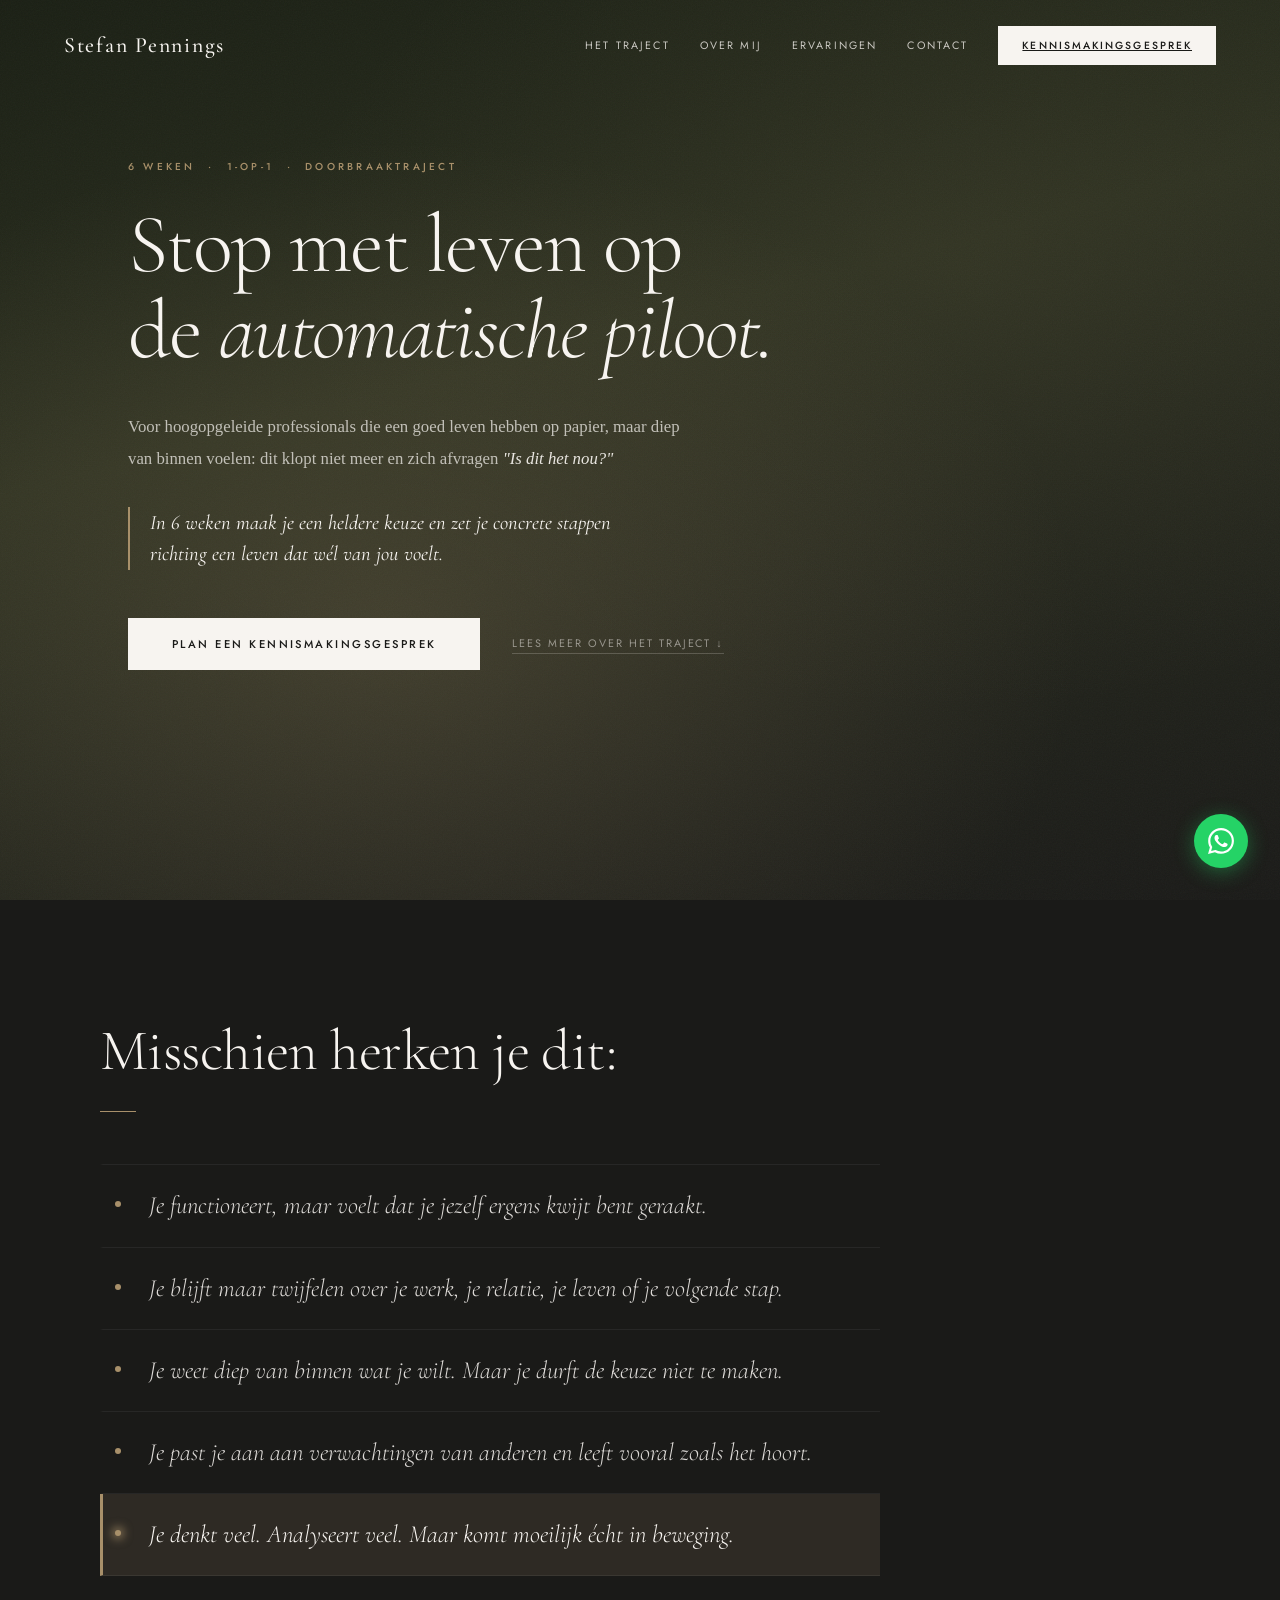
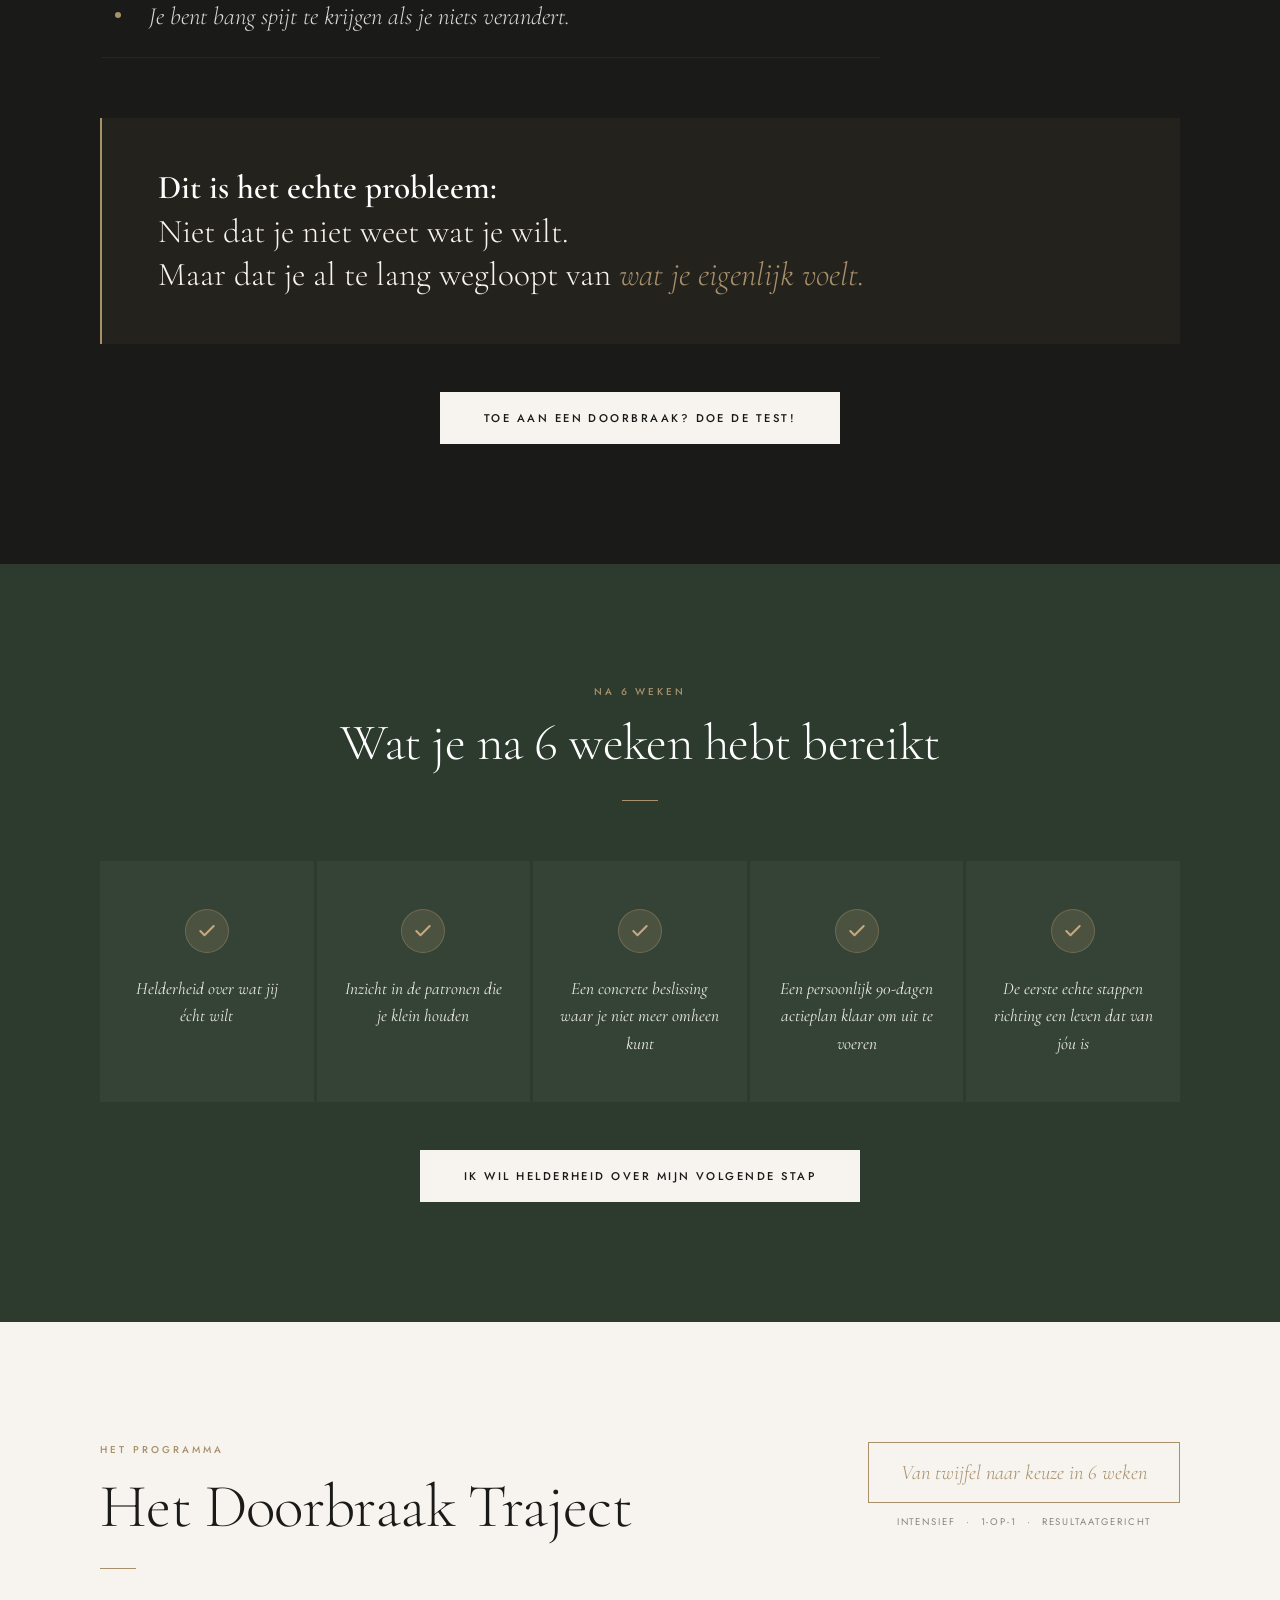
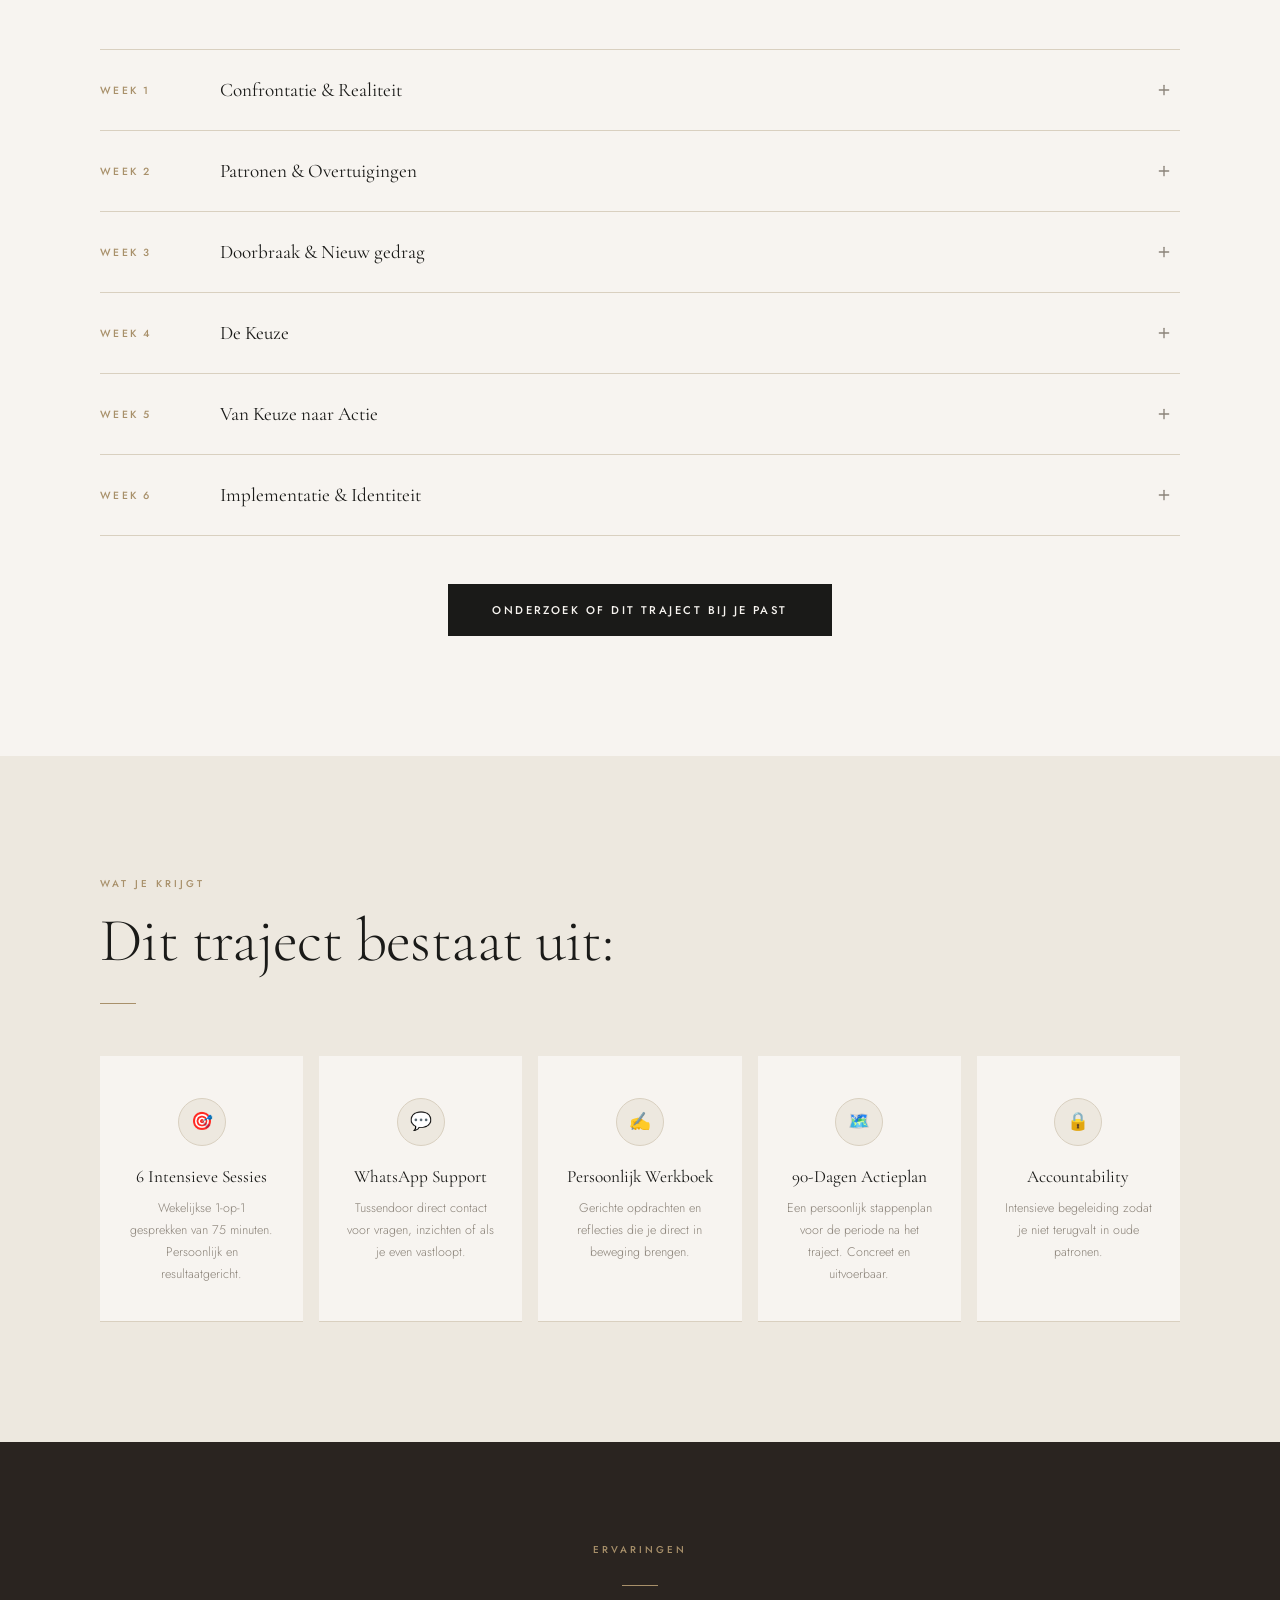
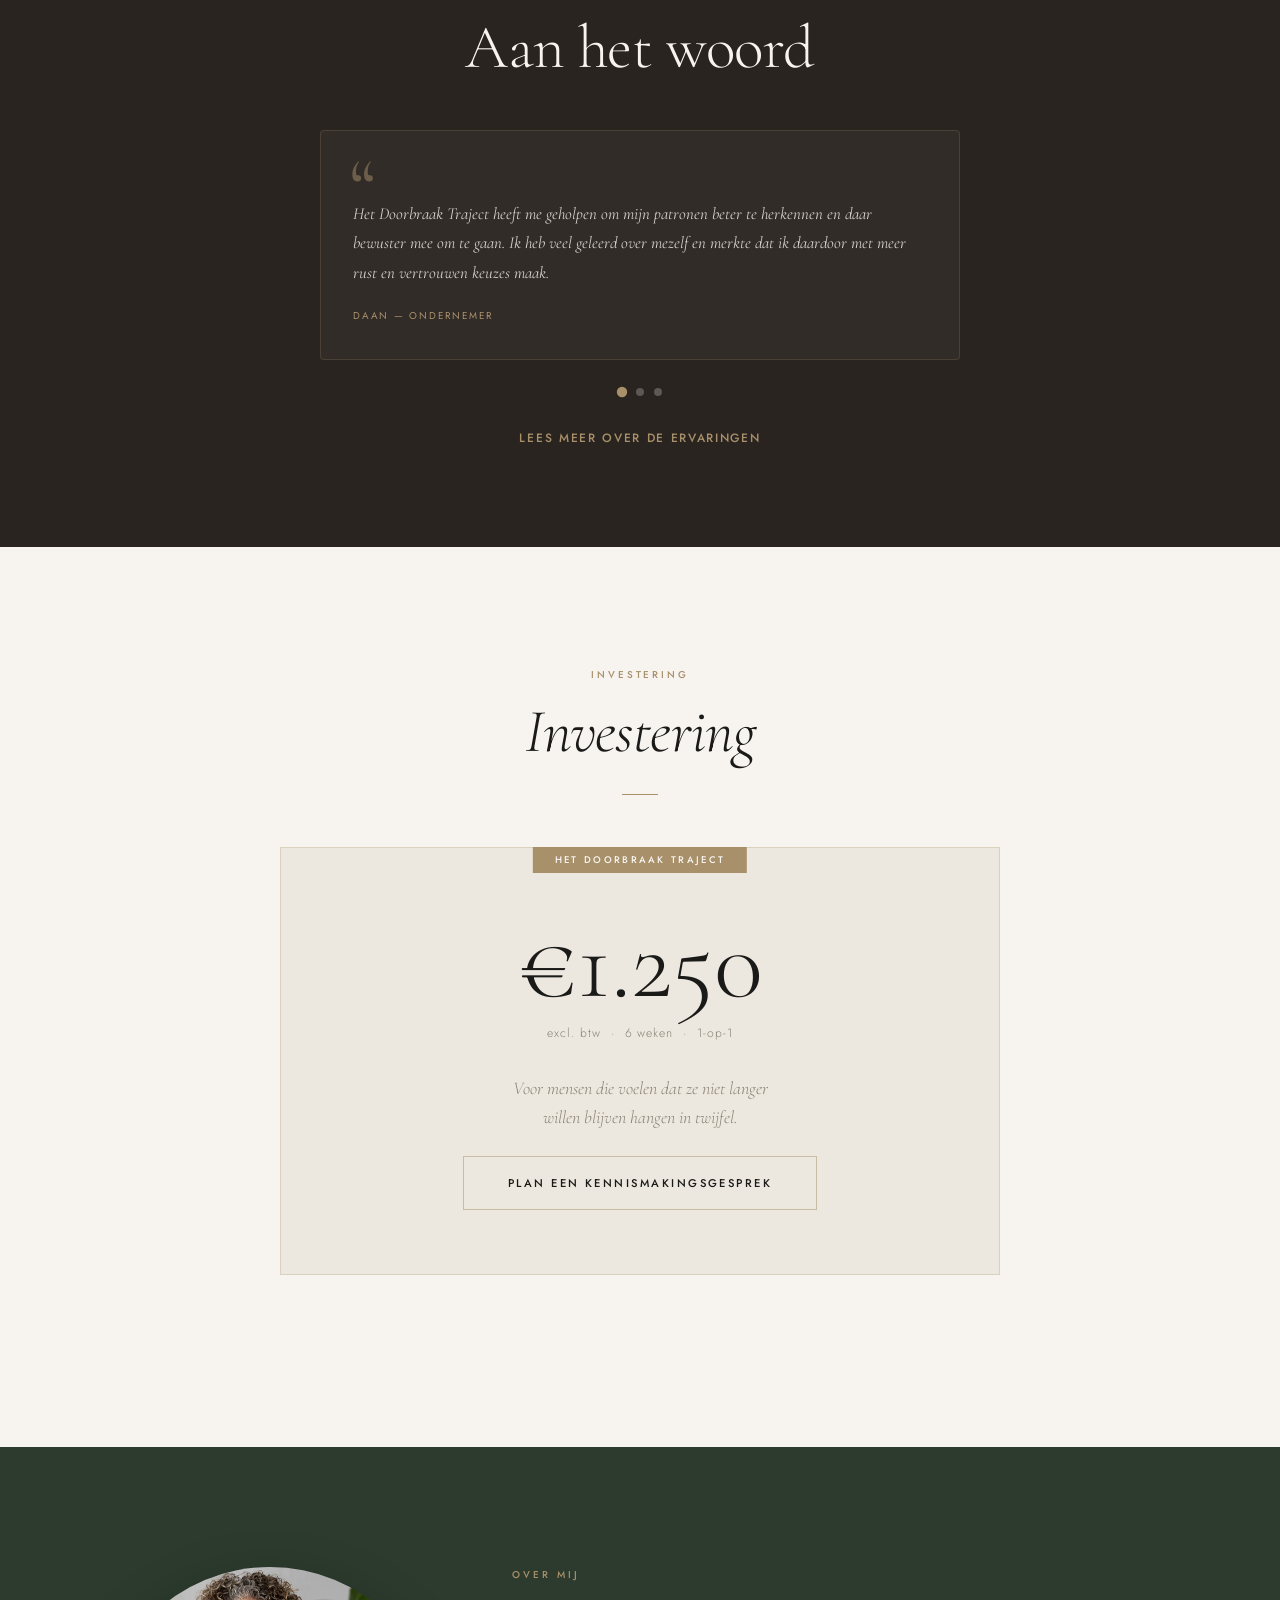
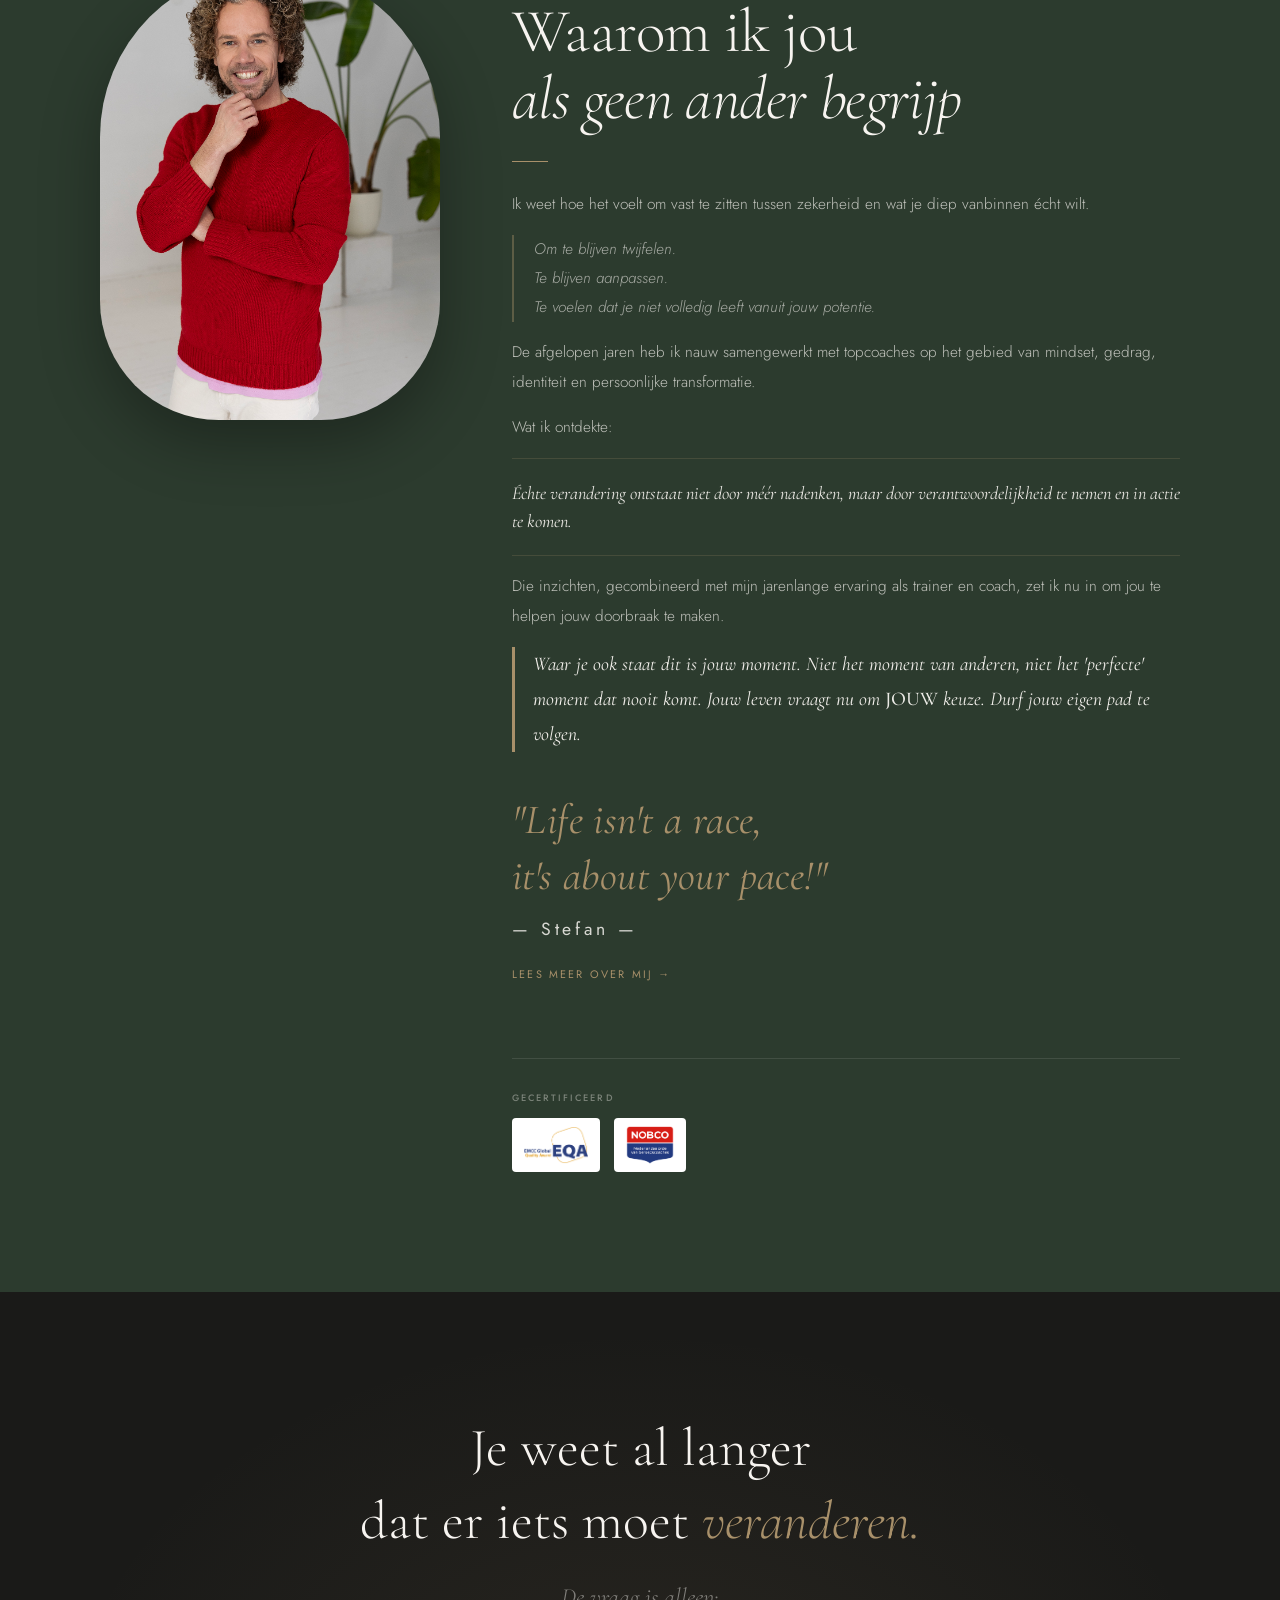
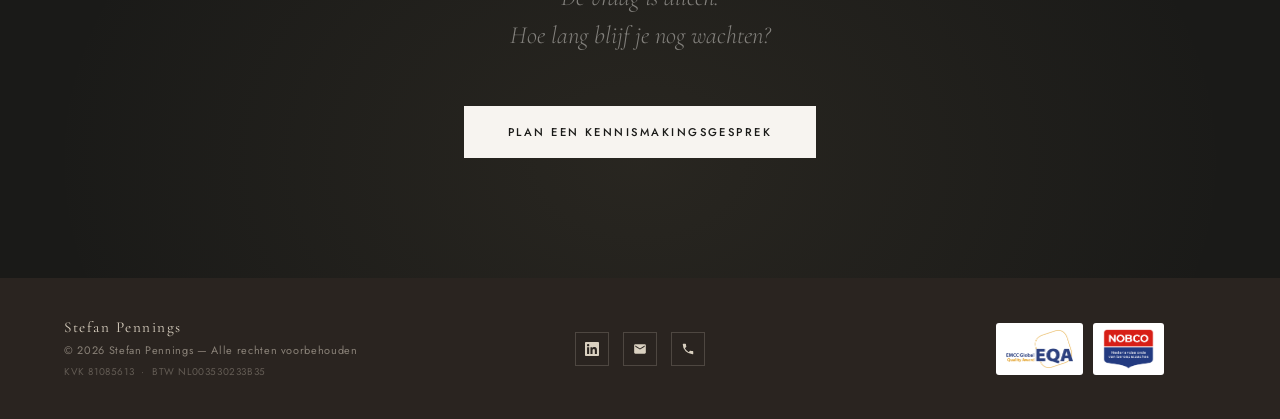
==== commit b2fd6547: "Voeg Rowan's review toe en bouw testimonial-carrousel op homepage" ====
--- a/index.html
+++ b/index.html
@@ -252,14 +252,25 @@
     <div class="divider" style="margin:28px auto;"></div>
     <h2 class="s-title" style="color:var(--off-white);">Aan het woord</h2>
   </div>
-  <div class="testi-grid">
-    <div class="testi-card fade-in">
-      <p class="testi-text">Het Doorbraak Traject heeft me geholpen om mijn patronen beter te herkennen en daar bewuster mee om te gaan. Ik heb veel geleerd over mezelf en merkte dat ik daardoor met meer rust en vertrouwen keuzes maak.</p>
-      <span class="testi-name">Daan — Ondernemer</span>
-    </div>
-    <div class="testi-card fade-in">
-      <p class="testi-text">Tijdens de coachingsessies met Stefan heb ik nieuwe inzichten opgedaan waarmee ikzelf echt aan de slag kan. Stefan gaat daadkrachtig te werk (...) Hij is geduldig en heeft een directe manier van communiceren, erg fijn.</p>
-      <span class="testi-name">Alexa — Accountmanager</span>
+  <div class="testi-carousel fade-in" id="testiCarousel">
+    <div class="testi-track">
+      <div class="testi-card testi-slide is-active">
+        <p class="testi-text">Het Doorbraak Traject heeft me geholpen om mijn patronen beter te herkennen en daar bewuster mee om te gaan. Ik heb veel geleerd over mezelf en merkte dat ik daardoor met meer rust en vertrouwen keuzes maak.</p>
+        <span class="testi-name">Daan — Ondernemer</span>
+      </div>
+      <div class="testi-card testi-slide">
+        <p class="testi-text">Tijdens de coachingsessies met Stefan heb ik nieuwe inzichten opgedaan waarmee ikzelf echt aan de slag kan. Stefan gaat daadkrachtig te werk (...) Hij is geduldig en heeft een directe manier van communiceren, erg fijn.</p>
+        <span class="testi-name">Alexa — Accountmanager</span>
+      </div>
+      <div class="testi-card testi-slide">
+        <p class="testi-text">De werkwijze van Stefan is lekker zonder poespas, en daar hou ik van. Dankzij zijn praktische werkboek en de fijne gesprekken is dit traject veel mooier uitgepakt dan ik vooraf had verwacht. In zes weken tijd heb ik stappen gezet waar ik al jaren over nadacht.</p>
+        <span class="testi-name">Rowan — Young professional</span>
+      </div>
+    </div>
+    <div class="testi-dots">
+      <button class="testi-dot is-active" data-testi-index="0" aria-label="Ervaring 1 van 3"></button>
+      <button class="testi-dot" data-testi-index="1" aria-label="Ervaring 2 van 3"></button>
+      <button class="testi-dot" data-testi-index="2" aria-label="Ervaring 3 van 3"></button>
     </div>
   </div>
   <p style="text-align:center;margin-top:32px;">
--- a/css/base.css
+++ b/css/base.css
@@ -41,6 +41,7 @@
   position:fixed;top:0;left:0;right:0;z-index:200;
   padding:26px 64px;
   display:flex;justify-content:space-between;align-items:center;
+  gap:20px;
   transition:background 0.5s,padding 0.4s,box-shadow 0.4s;
 }
 nav.scrolled{
@@ -50,9 +51,10 @@
   box-shadow:0 1px 0 rgba(168,144,106,0.12);
 }
 .nav-logo{
-  font-family:var(--serif);font-size:2.2rem;font-weight:500;
-  letter-spacing:0.14em;color:var(--off-white);text-decoration:none;
-  transition:color 0.4s;white-space:nowrap;
+  font-family:var(--serif);font-size:clamp(1.15rem,1.7vw,2.2rem);font-weight:500;
+  letter-spacing:0.08em;color:var(--off-white);text-decoration:none;
+  transition:color 0.4s;white-space:nowrap;display:inline-block;line-height:1.15;
+  max-width:220px;flex-shrink:0;position:relative;z-index:2;
 }
 nav.scrolled .nav-logo{color:var(--charcoal);}
 .nav-links{display:flex;align-items:center;gap:30px;}
@@ -119,6 +121,7 @@
   position:relative;height:100vh;min-height:720px;
   overflow:hidden;
   display:flex;align-items:flex-end;
+  padding-top:clamp(120px,11vw,180px);
   background:linear-gradient(165deg,#1a1f14 0%,#2a2e1e 40%,#1a1a18 100%);
   background-color:var(--bg-hero);
 }
@@ -135,9 +138,11 @@
 }
 .hero-content{
   position:relative;z-index:2;
+  width:min(100%,860px);
   max-width:860px;padding:0 64px 110px;
   opacity:0;transform:translateY(32px);
   animation:fadeUp 1.2s 0.4s ease forwards;
+  margin-top:clamp(12px,1.2vw,24px);
 }
 @keyframes fadeUp{to{opacity:1;transform:translateY(0);}}
 .hero-eyebrow{
@@ -149,6 +154,7 @@
   font-family:var(--serif);font-size:clamp(3rem,6.5vw,5.8rem);
   font-weight:300;line-height:1.04;color:var(--off-white);
   margin-bottom:36px;letter-spacing:-0.02em;
+  max-width:820px;
 }
 .hero h1 em{font-style:italic;font-weight:300;}
 .hero-sub{
--- a/css/sections.css
+++ b/css/sections.css
@@ -215,20 +215,31 @@
 
 /* -- TESTIMONIALS -- */
 .testimonials{background:var(--dark-brown);padding:100px 64px;}
-.testi-grid{display:grid;grid-template-columns:1fr 1fr;gap:32px;max-width:900px;margin:48px auto 0;}
 .testi-card{background:rgba(247,244,240,0.04);border:1px solid rgba(168,144,106,0.2);border-radius:4px;padding:36px 32px;position:relative;}
 .testi-card::before{content:'\201C';font-family:var(--serif);font-size:5rem;line-height:1;color:var(--gold);opacity:0.5;position:absolute;top:16px;left:28px;}
 .testi-avatar{width:52px;height:52px;border-radius:50%;overflow:hidden;margin-bottom:20px;flex-shrink:0;border:2px solid rgba(168,144,106,0.3);}
 .testi-avatar img{width:100%;height:100%;object-fit:cover;display:block;}
 .testi-text{font-family:var(--serif);font-size:1.05rem;line-height:1.75;color:rgba(247,244,240,0.82);font-style:italic;margin-bottom:18px;padding-top:32px;}
 .testi-name{font-family:var(--sans);font-size:0.62rem;font-weight:400;letter-spacing:0.18em;text-transform:uppercase;color:var(--gold);}
+
+/* -- TESTIMONIALS CAROUSEL (index.html) -- */
+.testi-carousel{max-width:640px;margin:48px auto 0;}
+.testi-track{display:grid;}
+.testi-slide{grid-column:1;grid-row:1;opacity:0;visibility:hidden;transition:opacity 0.7s ease;pointer-events:none;}
+.testi-slide.is-active{opacity:1;visibility:visible;pointer-events:auto;}
+.testi-dots{display:flex;justify-content:center;gap:10px;margin-top:28px;}
+.testi-dot{width:8px;height:8px;border-radius:50%;background:rgba(247,244,240,0.25);border:none;padding:0;cursor:pointer;transition:background 0.3s,transform 0.3s;}
+.testi-dot:hover{background:rgba(247,244,240,0.45);}
+.testi-dot.is-active{background:var(--gold);transform:scale(1.3);}
 .nav-right{display:flex;align-items:center;gap:30px;}
 /* ── RESPONSIVE ── */
 @media(max-width:1024px){
   nav{padding:20px 32px;}nav.scrolled{padding:14px 32px;}
-  .nav-logo{font-size:1.7rem;}
+  .nav-logo{font-size:clamp(1.05rem,2vw,1.7rem);letter-spacing:0.06em;}
   .nav-links{gap:18px;}
   .nav-link{font-size:0.6rem;letter-spacing:0.14em;}
+  .hero{padding-top:110px;}
+  .hero-content{padding-left:32px;padding-right:32px;}
   .nav-cta{padding:10px 18px;font-size:0.6rem;}
   section{padding:90px 32px;}
   .hero-content{padding:0 32px 80px;}
@@ -258,11 +269,11 @@
   .about-sig{font-size:0.88rem !important;}
   nav{padding:12px 20px;flex-wrap:nowrap;gap:12px;align-items:center;}
   .hamburger{display:flex;}
-  .nav-logo{flex:1;text-align:center;font-size:1.05rem;letter-spacing:0.08em;}
+  .nav-logo{flex:1;text-align:center;font-size:1.05rem;letter-spacing:0.06em;max-width:180px;}
   .nav-links{display:none;}
   .nav-cta{font-size:0.44rem;padding:6px 8px;letter-spacing:0.06em;margin-left:10px;}
   .wa-top-bar{padding:60px 20px 20px;}
-  .hero{overflow:visible;min-height:100svh;height:auto;}
+  .hero{overflow:visible;min-height:100svh;height:auto;padding-top:82px;}
   .hero-content{padding:40px 20px 56px;max-width:100%;}
   .hero-cta-group{flex-direction:column;align-items:stretch;gap:20px;}
   .hero .btn-primary{display:block;width:100%;box-sizing:border-box;text-align:center;padding:16px 16px;letter-spacing:0.1em;}
@@ -271,7 +282,7 @@
   .hero-eyebrow{font-size:0.58rem;letter-spacing:0.12em;white-space:nowrap;}
   .hero-sub{font-size:0.98rem;line-height:1.8;max-width:100%;margin-bottom:20px;}
   .hero-promise{font-size:1.1rem;line-height:1.65;margin-bottom:20px;}
-  .testi-grid{grid-template-columns:1fr;}.testimonials{padding:60px 24px;}
+  .testimonials{padding:60px 24px;}
 }
 @media(max-width:680px){
   .nav-links{gap:8px;}
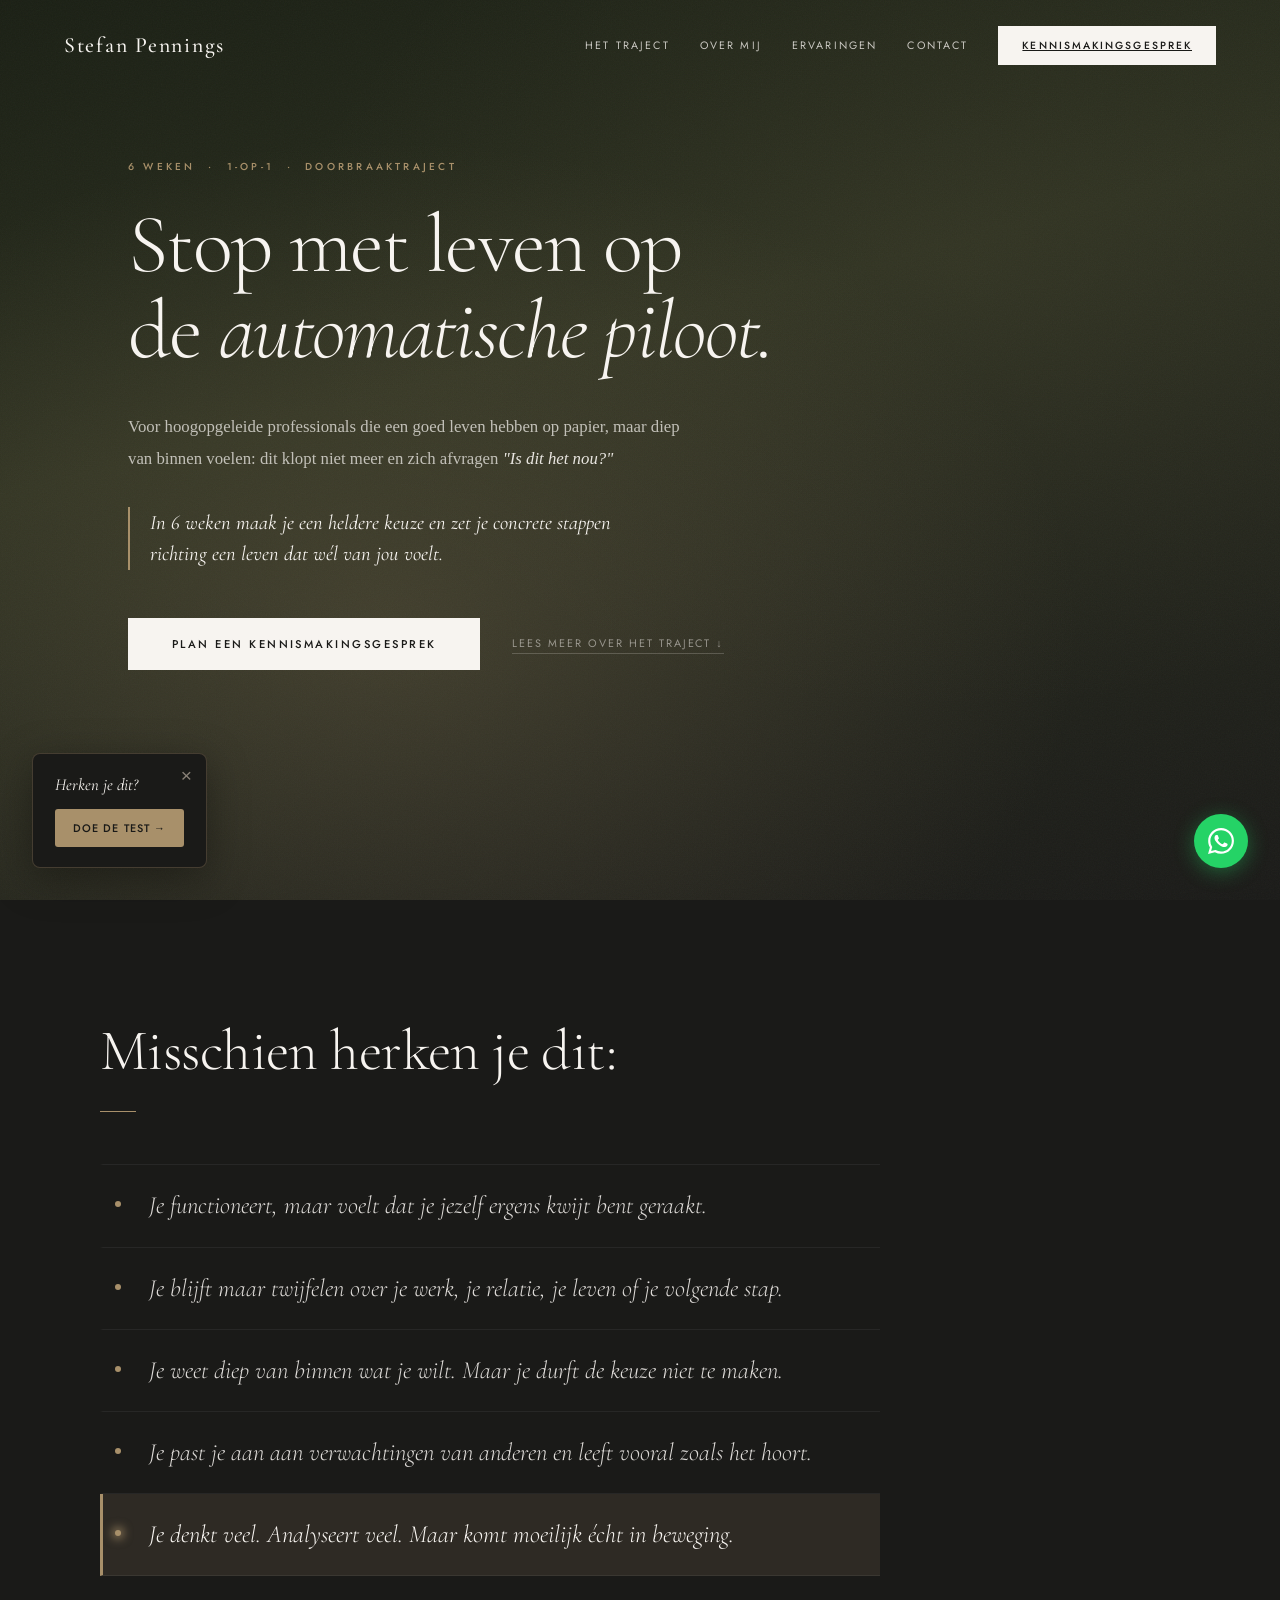
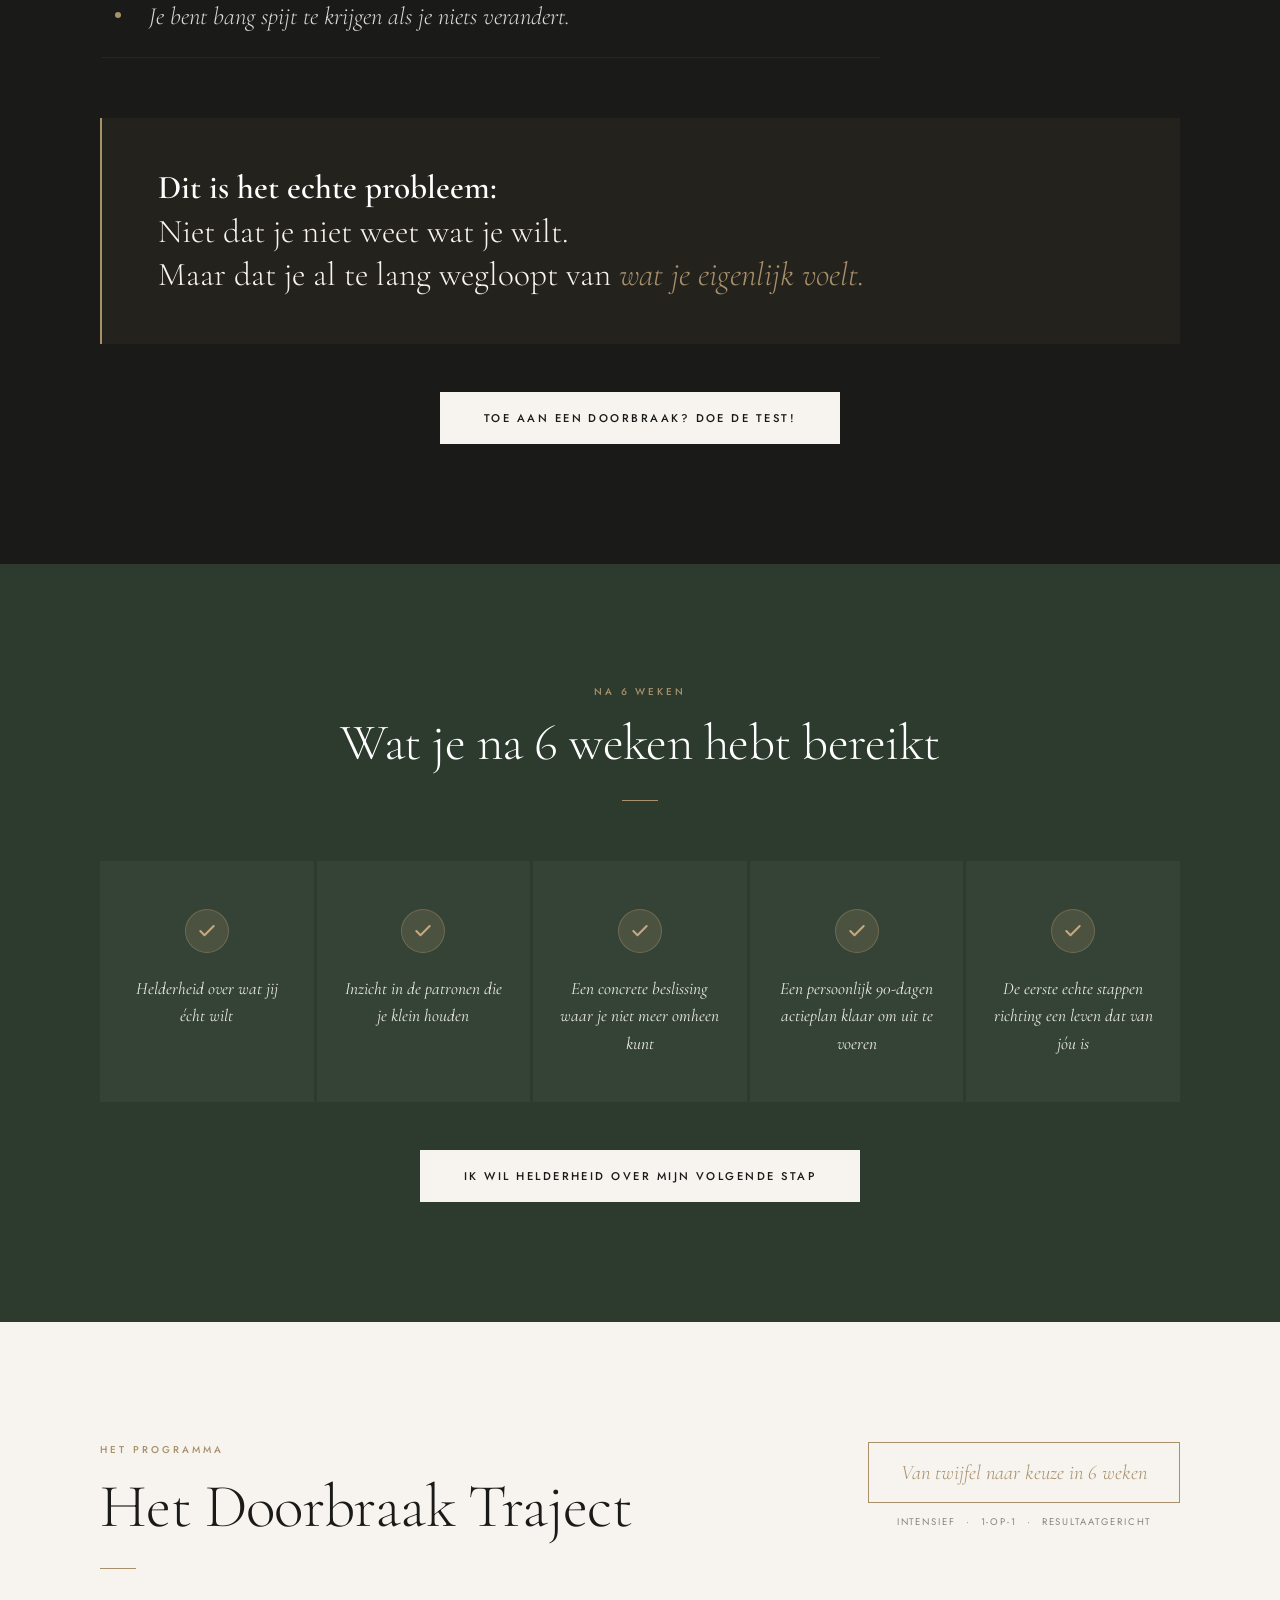
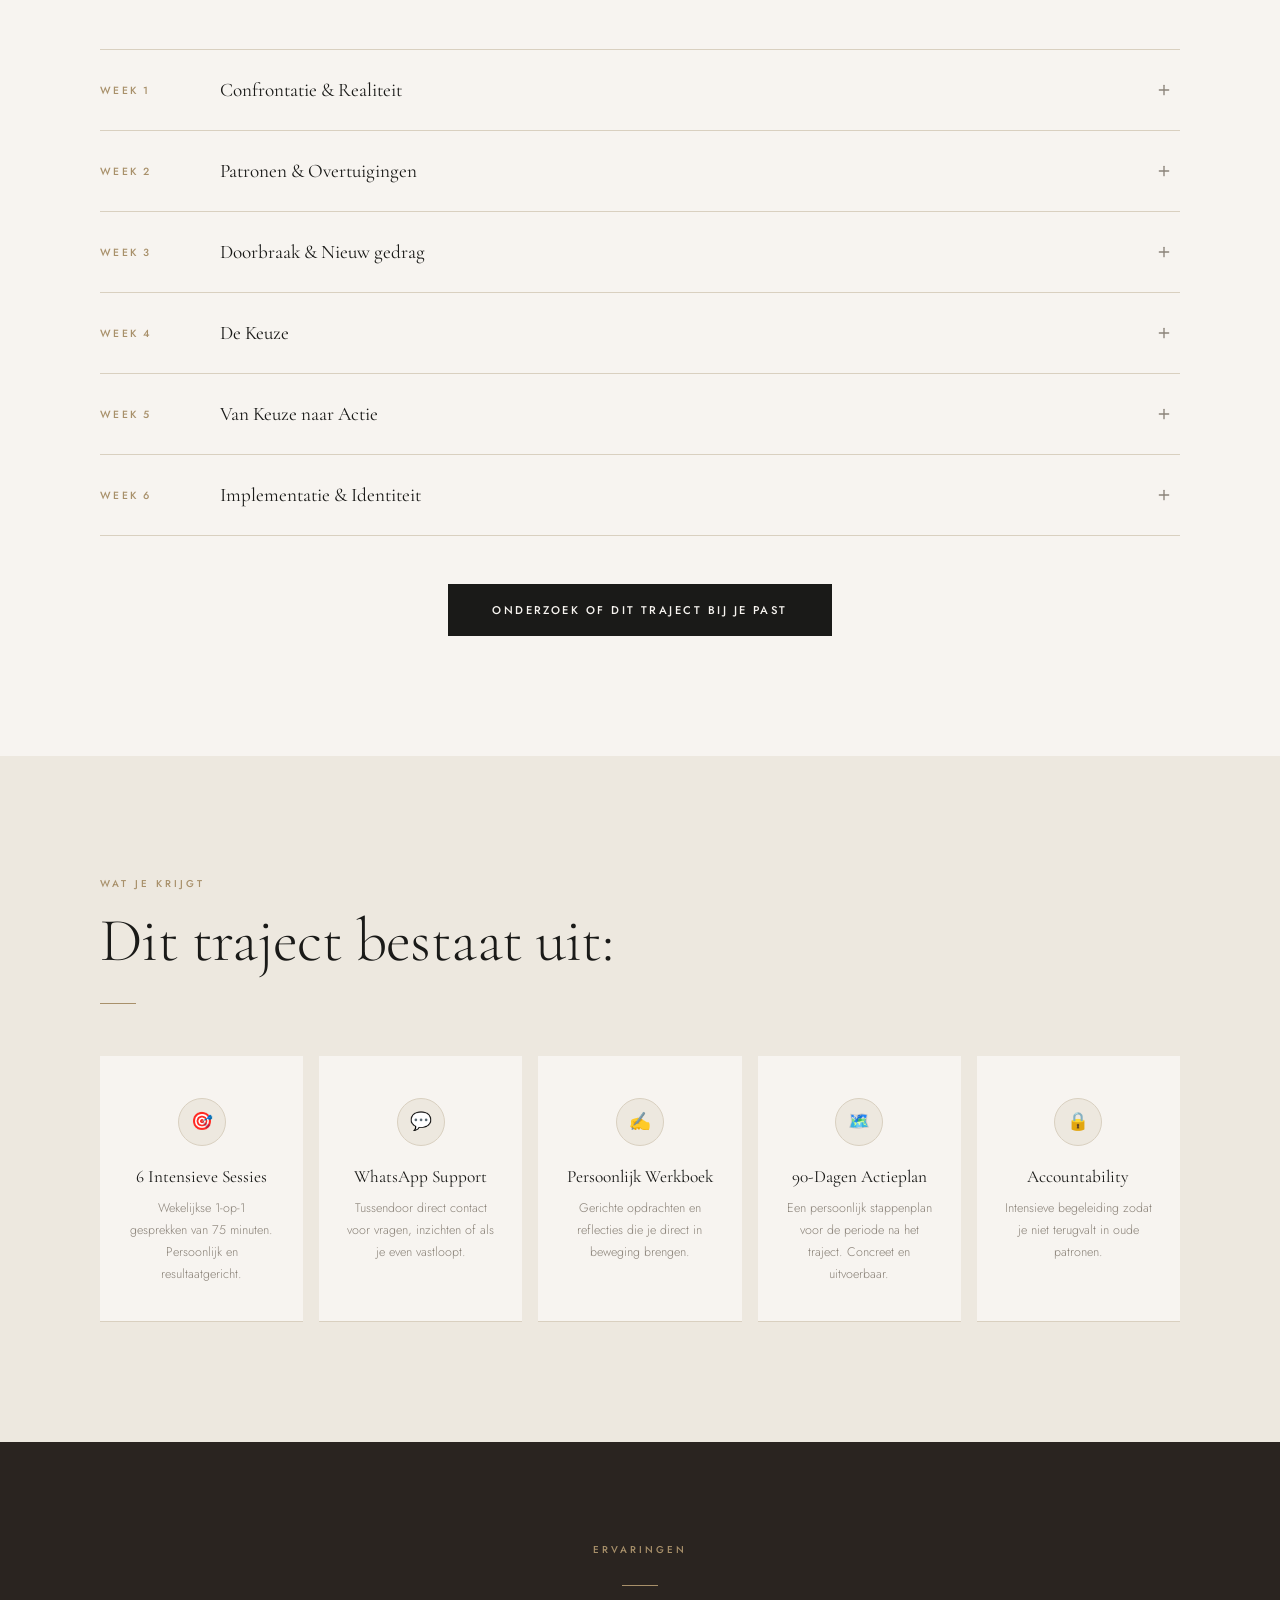
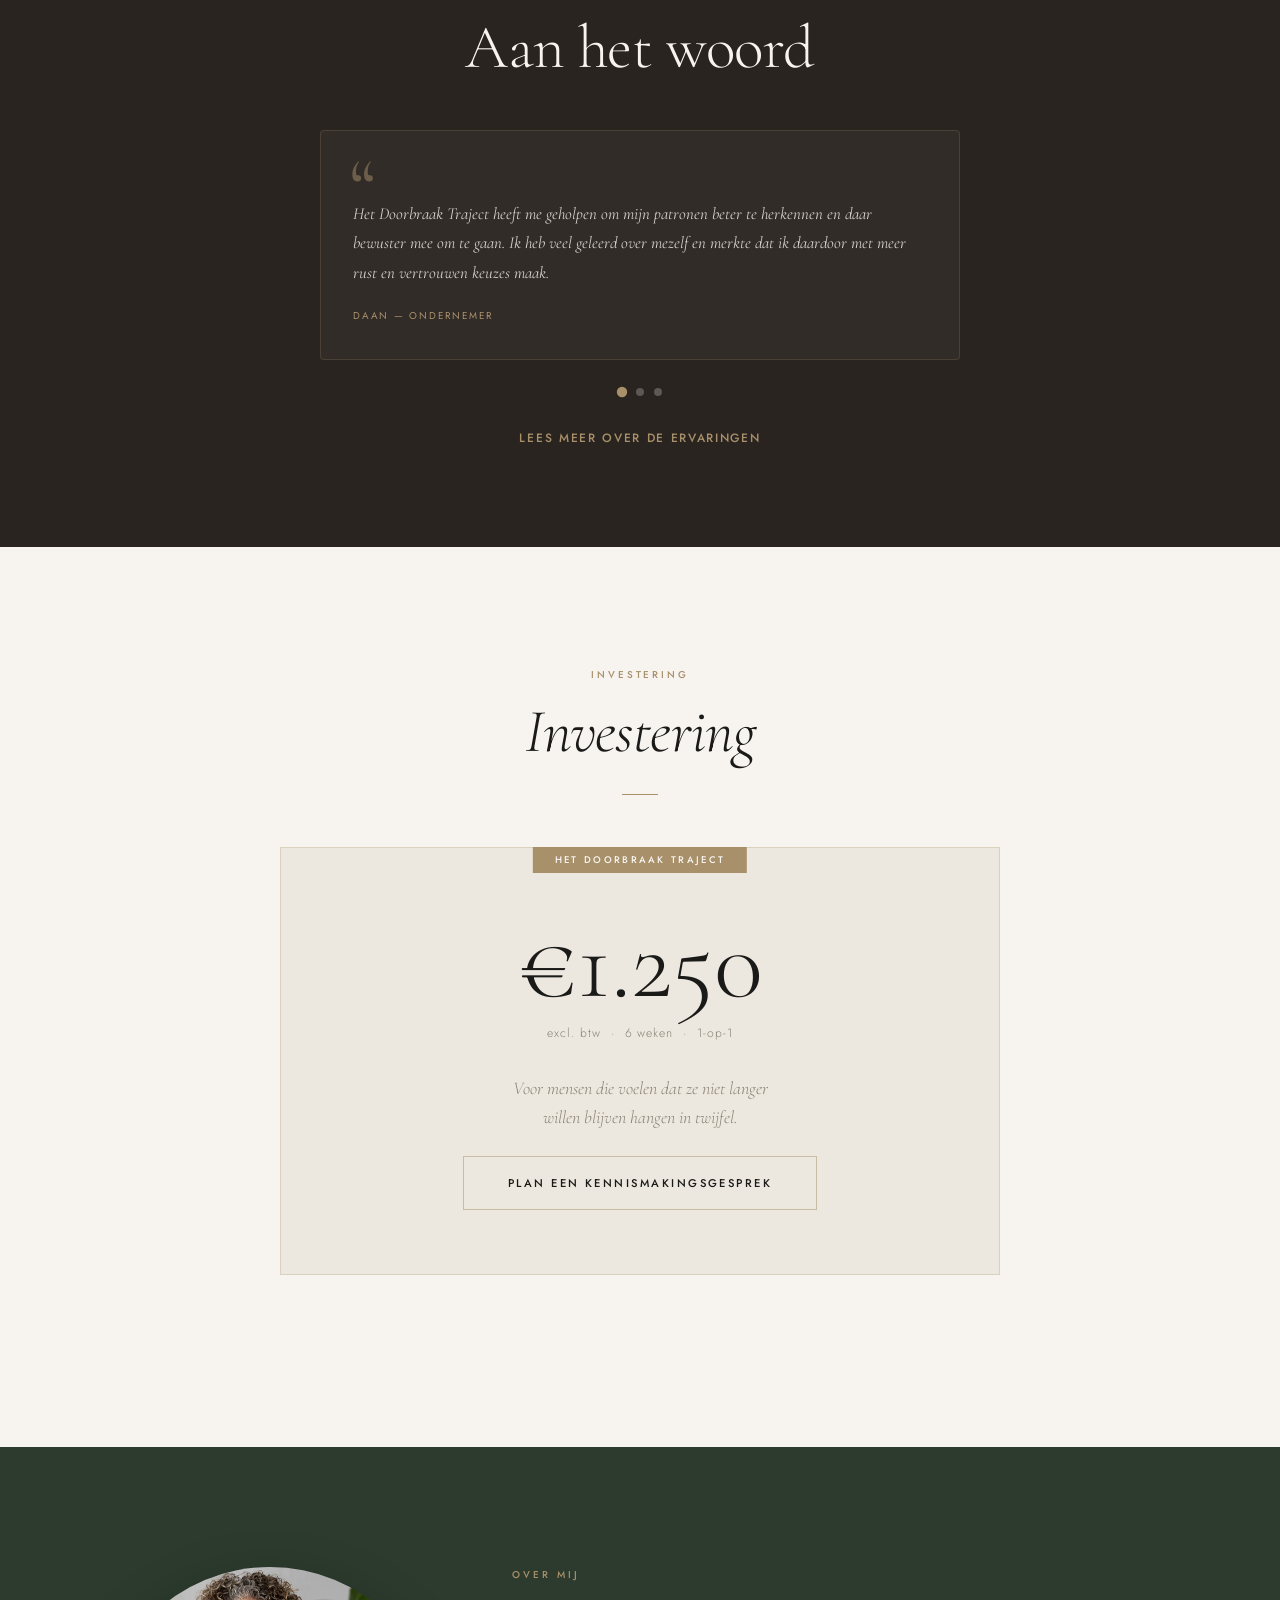
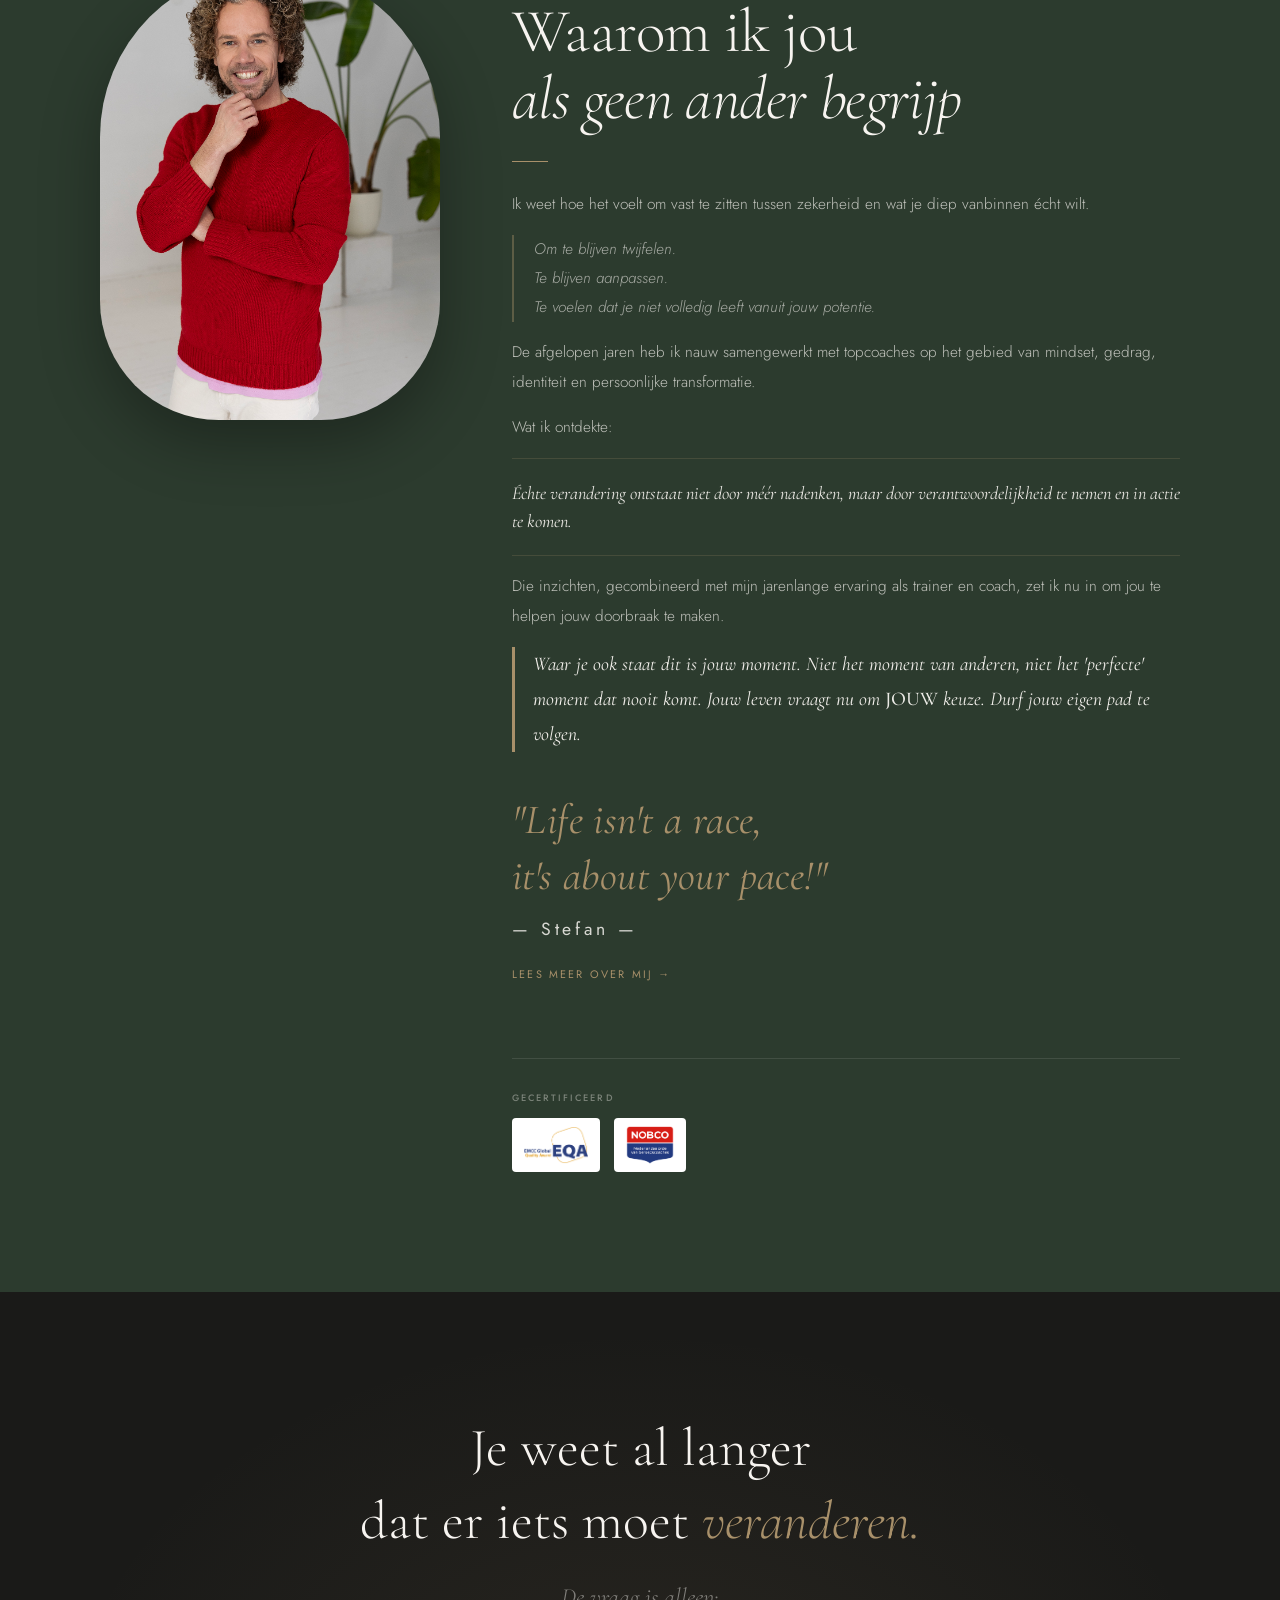
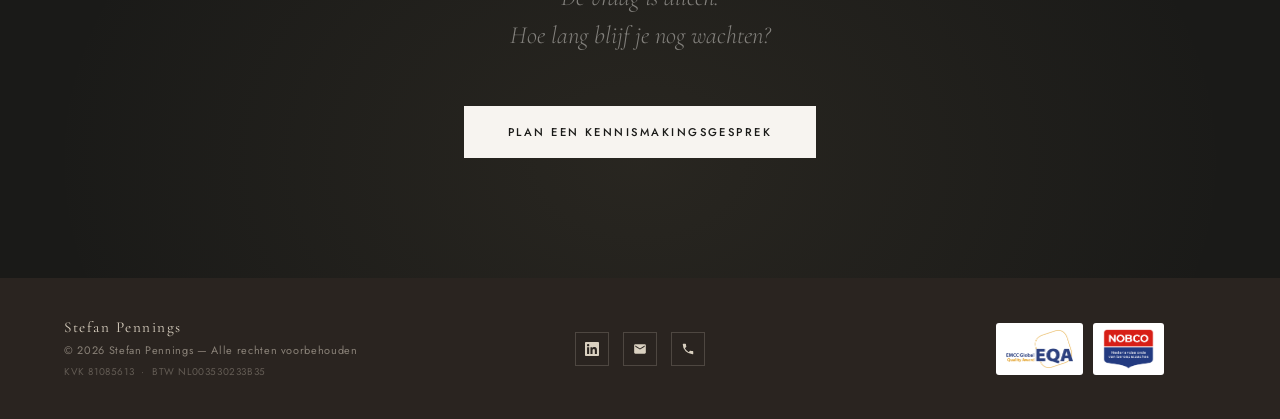
==== commit ed84ec55: "Voeg zwevend zelftest-kaartje toe bij pijnpunten-sectie" ====
--- a/index.html
+++ b/index.html
@@ -34,6 +34,13 @@
   <svg viewBox="0 0 24 24"><path d="M17.472 14.382c-.297-.149-1.758-.867-2.03-.967-.273-.099-.471-.148-.67.15-.197.297-.767.966-.94 1.164-.173.199-.347.223-.644.075-.297-.15-1.255-.463-2.39-1.475-.883-.788-1.48-1.761-1.653-2.059-.173-.297-.018-.458.13-.606.134-.133.298-.347.446-.52.149-.174.198-.298.298-.497.099-.198.05-.371-.025-.52-.075-.149-.669-1.612-.916-2.207-.242-.579-.487-.5-.669-.51-.173-.008-.371-.01-.57-.01-.198 0-.52.074-.792.372-.272.297-1.04 1.016-1.04 2.479 0 1.462 1.065 2.875 1.213 3.074.149.198 2.096 3.2 5.077 4.487.709.306 1.262.489 1.694.625.712.227 1.36.195 1.871.118.571-.085 1.758-.719 2.006-1.413.248-.694.248-1.289.173-1.413-.074-.124-.272-.198-.57-.347m-5.421 7.403h-.004a9.87 9.87 0 01-5.031-1.378l-.361-.214-3.741.982.998-3.648-.235-.374a9.86 9.86 0 01-1.51-5.26c.001-5.45 4.436-9.884 9.888-9.884 2.64 0 5.122 1.03 6.988 2.898a9.825 9.825 0 012.893 6.994c-.003 5.45-4.437 9.884-9.885 9.884m8.413-18.297A11.815 11.815 0 0012.05 0C5.495 0 .16 5.335.157 11.892c0 2.096.547 4.142 1.588 5.945L.057 24l6.305-1.654a11.882 11.882 0 005.683 1.448h.005c6.554 0 11.89-5.335 11.893-11.893a11.821 11.821 0 00-3.48-8.413z"/></svg>
 </a>
 
+<!-- ── FLOATING ZELFTEST NUDGE ── -->
+<div class="zt-float" id="ztFloat" aria-hidden="true">
+  <button class="zt-float-close" onclick="dismissZtFloat()" aria-label="Sluiten">&times;</button>
+  <p class="zt-float-text">Herken je dit?</p>
+  <a href="#" class="zt-float-btn" onclick="openZelftestModal();dismissZtFloat();return false;">Doe de test &rarr;</a>
+</div>
+
 <!-- -- NAV -- -->
 <nav id="nav">
   <button class="hamburger" id="hamburger" aria-label="Menu openen" aria-expanded="false"><span></span><span></span><span></span></button>
--- a/css/base.css
+++ b/css/base.css
@@ -36,6 +36,22 @@
 .wa-float:hover{transform:scale(1.1);box-shadow:0 6px 30px rgba(37,211,102,0.55);}
 .wa-float svg{width:26px;height:26px;fill:#fff;}
 
+/* ── FLOATING ZELFTEST NUDGE ── */
+.zt-float{
+  position:fixed;bottom:32px;left:32px;z-index:499;
+  max-width:250px;background:var(--charcoal);
+  border:1px solid rgba(168,144,106,0.3);border-radius:8px;
+  padding:20px 22px;box-shadow:0 10px 40px rgba(0,0,0,0.35);
+  opacity:0;visibility:hidden;transform:translateY(16px);
+  transition:opacity 0.5s ease,transform 0.5s ease,visibility 0.5s;
+}
+.zt-float.is-visible{opacity:1;visibility:visible;transform:translateY(0);}
+.zt-float-close{position:absolute;top:6px;right:8px;background:none;border:none;color:var(--warm-grey);font-size:1.2rem;line-height:1;cursor:pointer;padding:6px;}
+.zt-float-close:hover{color:var(--off-white);}
+.zt-float-text{font-family:var(--serif);font-style:italic;font-size:1.05rem;color:var(--off-white);margin-bottom:14px;padding-right:10px;}
+.zt-float-btn{display:inline-block;font-family:var(--sans);font-size:0.68rem;font-weight:500;letter-spacing:0.1em;text-transform:uppercase;color:var(--charcoal);background:var(--gold);padding:11px 18px;border-radius:3px;text-decoration:none;transition:background 0.3s;}
+.zt-float-btn:hover{background:var(--gold-light);}
+
 /* ── NAV ── */
 nav{
   position:fixed;top:0;left:0;right:0;z-index:200;
--- a/css/sections.css
+++ b/css/sections.css
@@ -297,6 +297,7 @@
   .price-block{padding:48px 24px;}
   .problem-punch{padding:36px 28px;}
   .wa-float{bottom:20px;right:20px;width:48px;height:48px;}
+  .zt-float{left:16px;right:16px;bottom:88px;max-width:none;padding:16px 20px;}
 }
 
 /* ── CALENDLY MODAL ── */
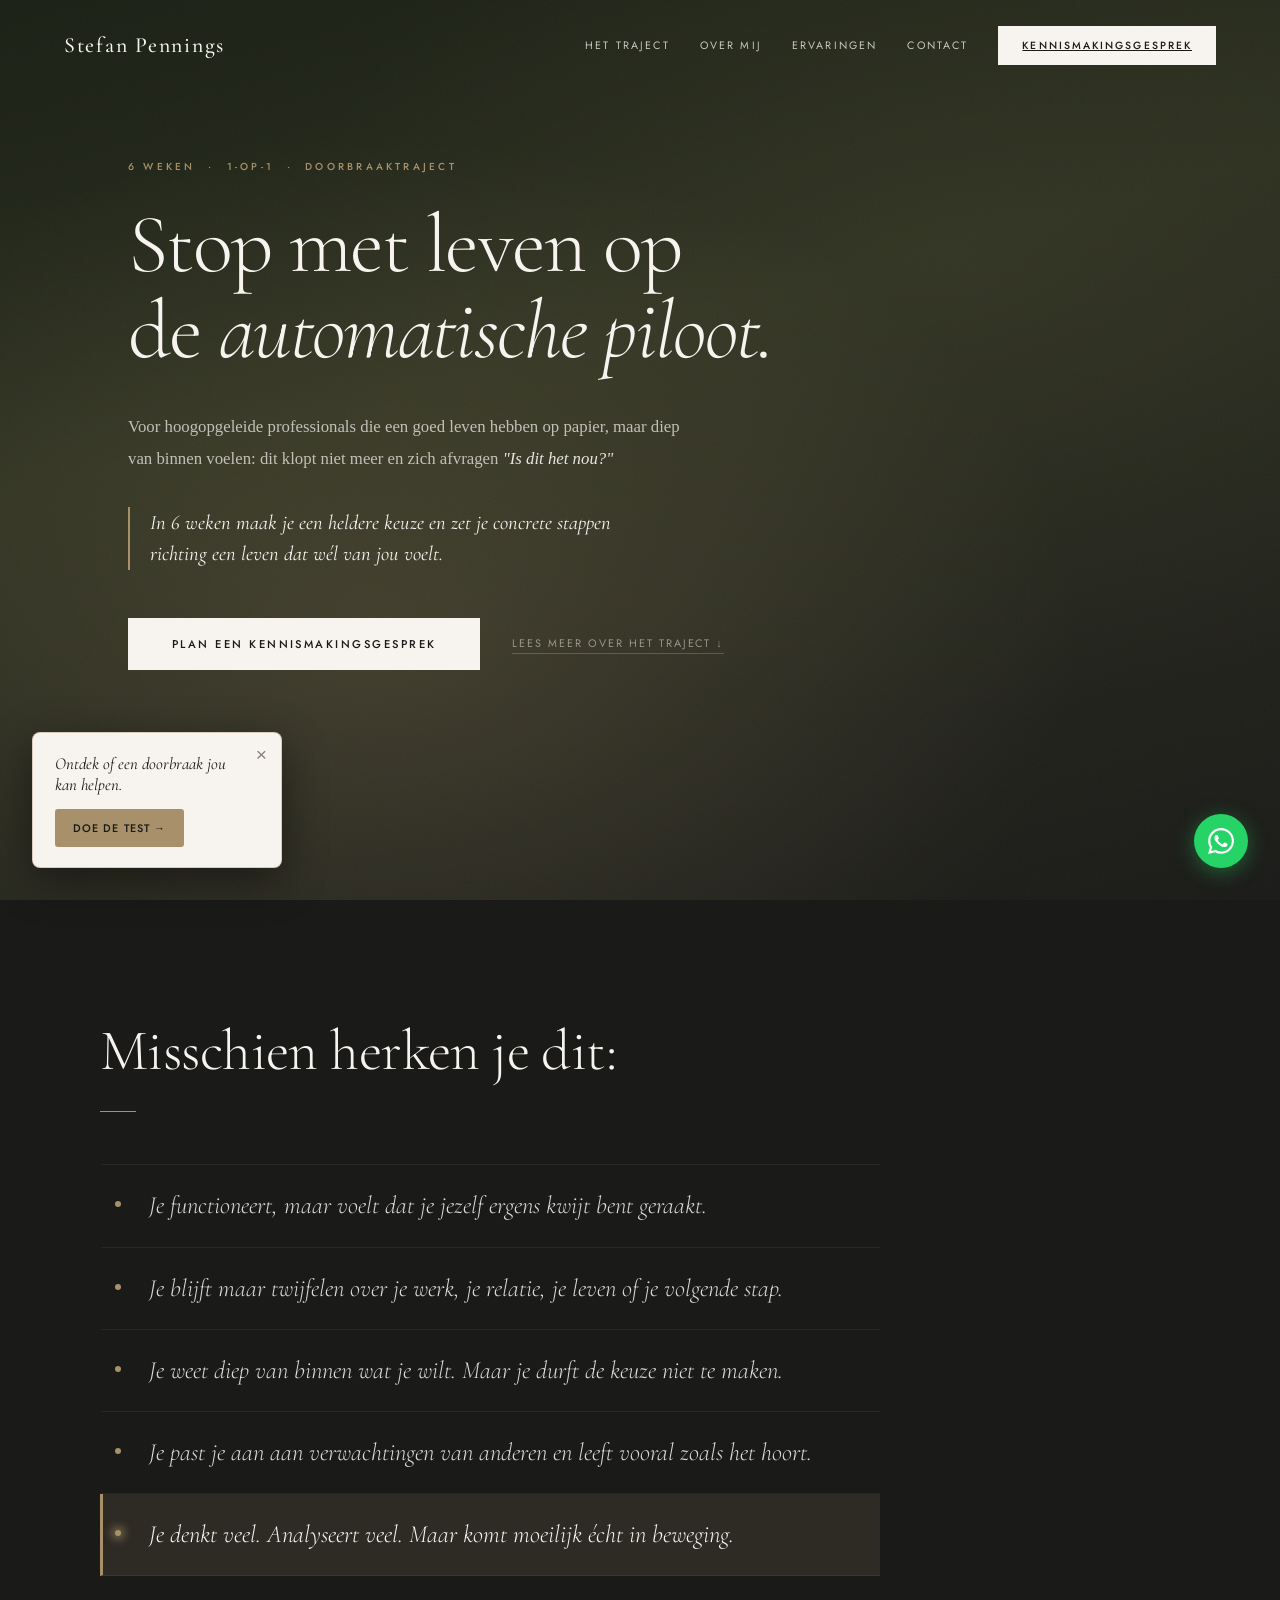
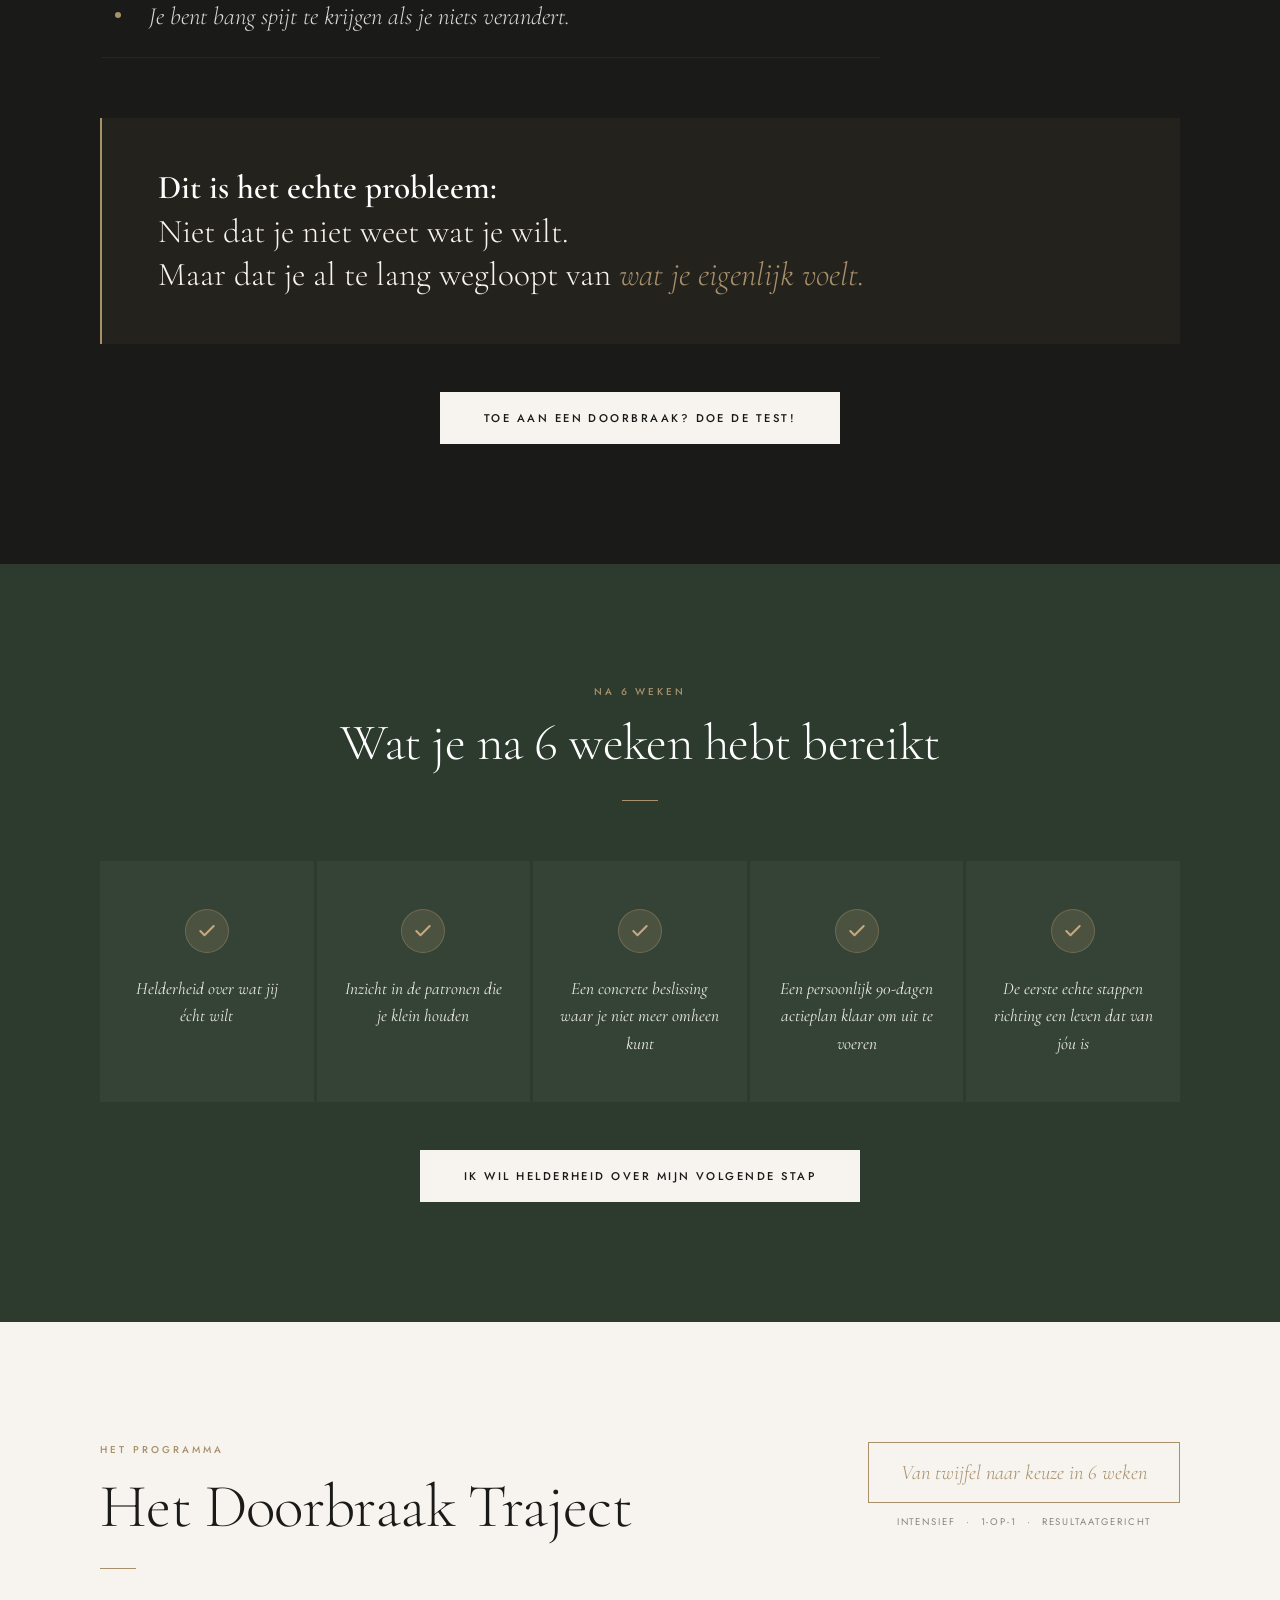
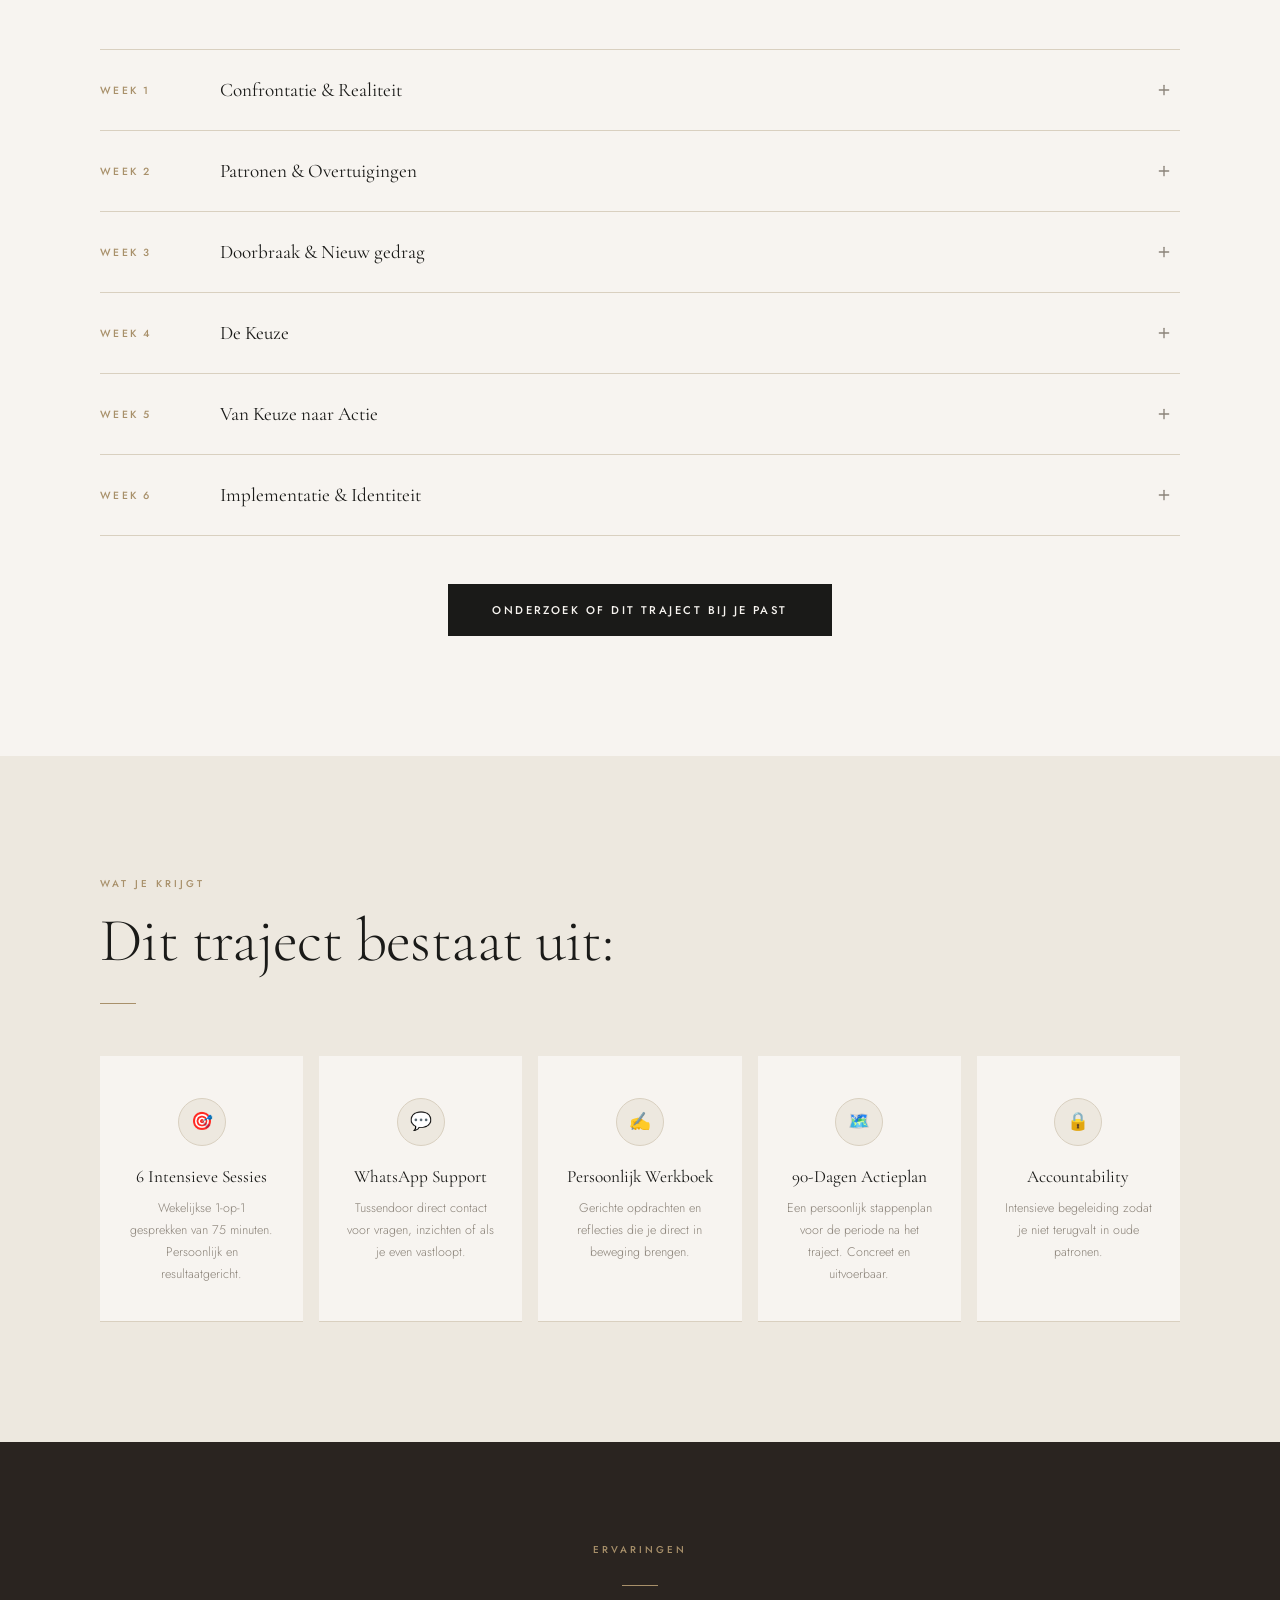
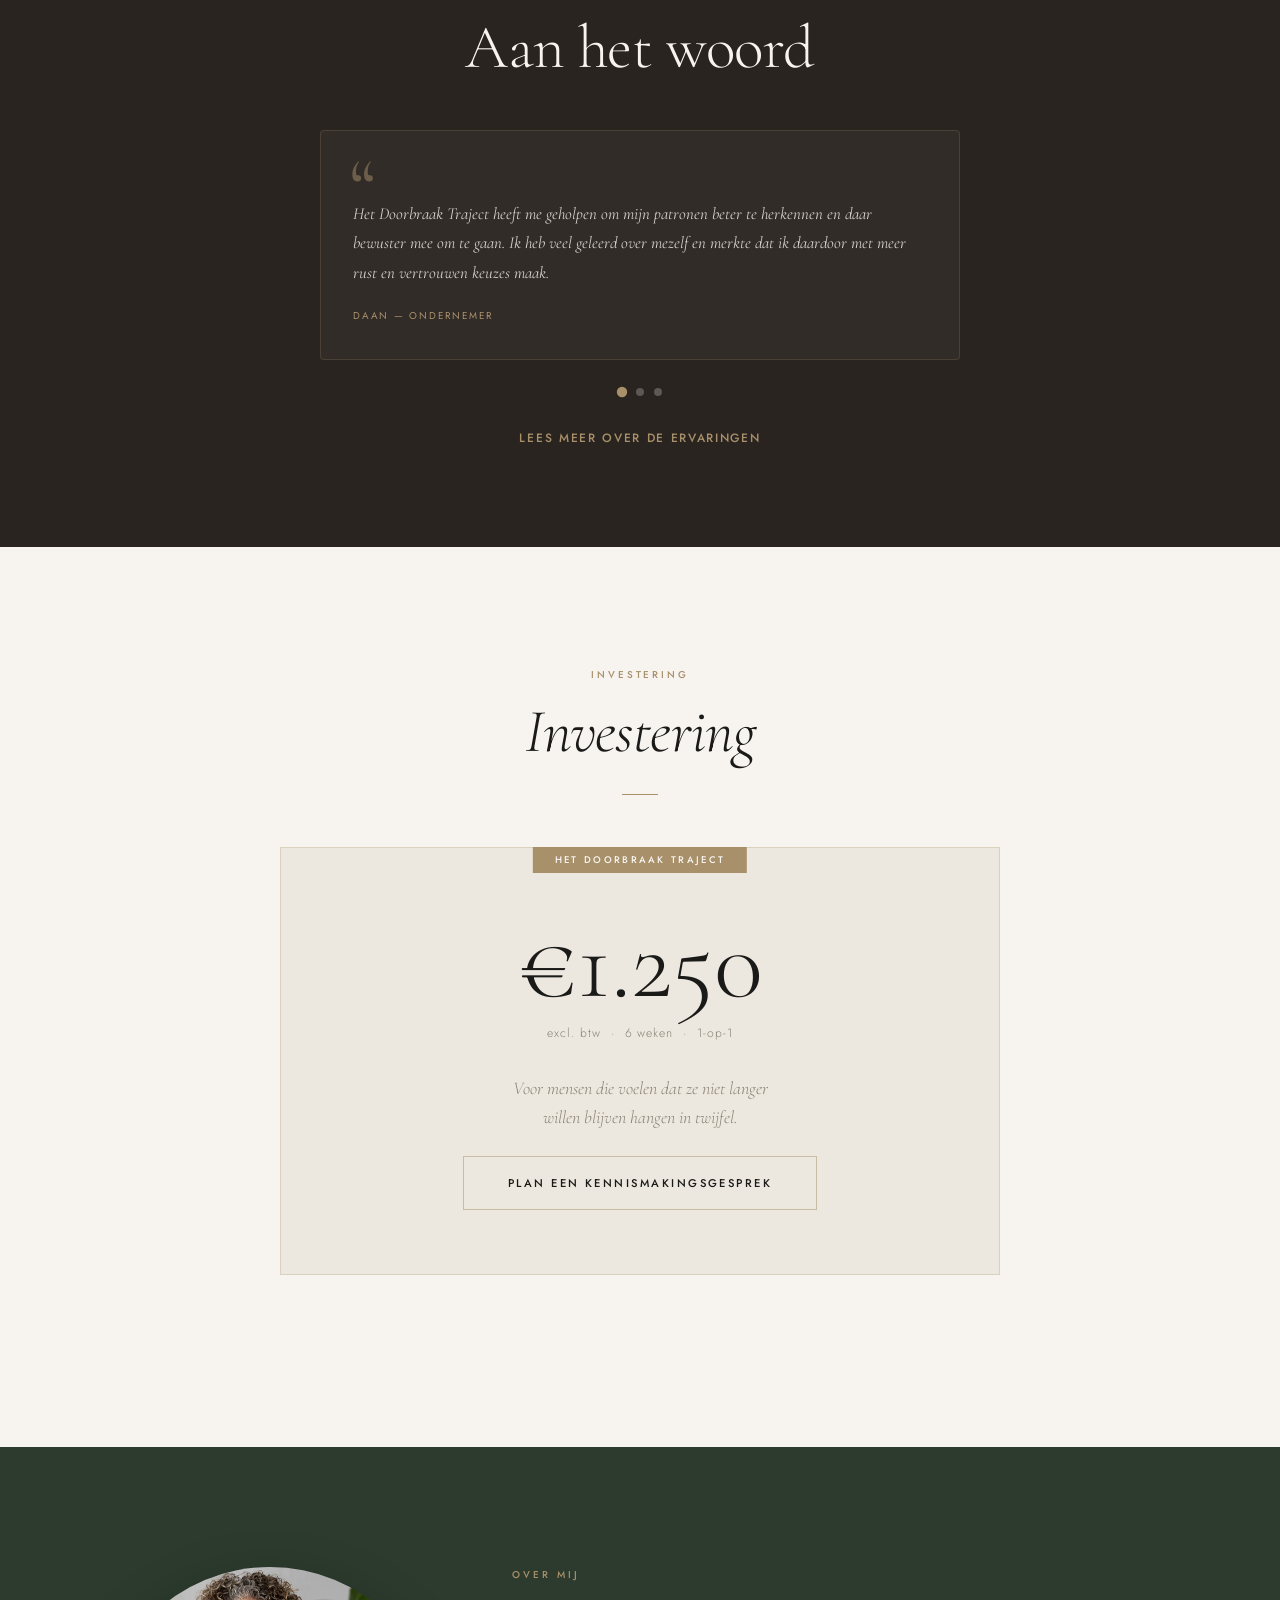
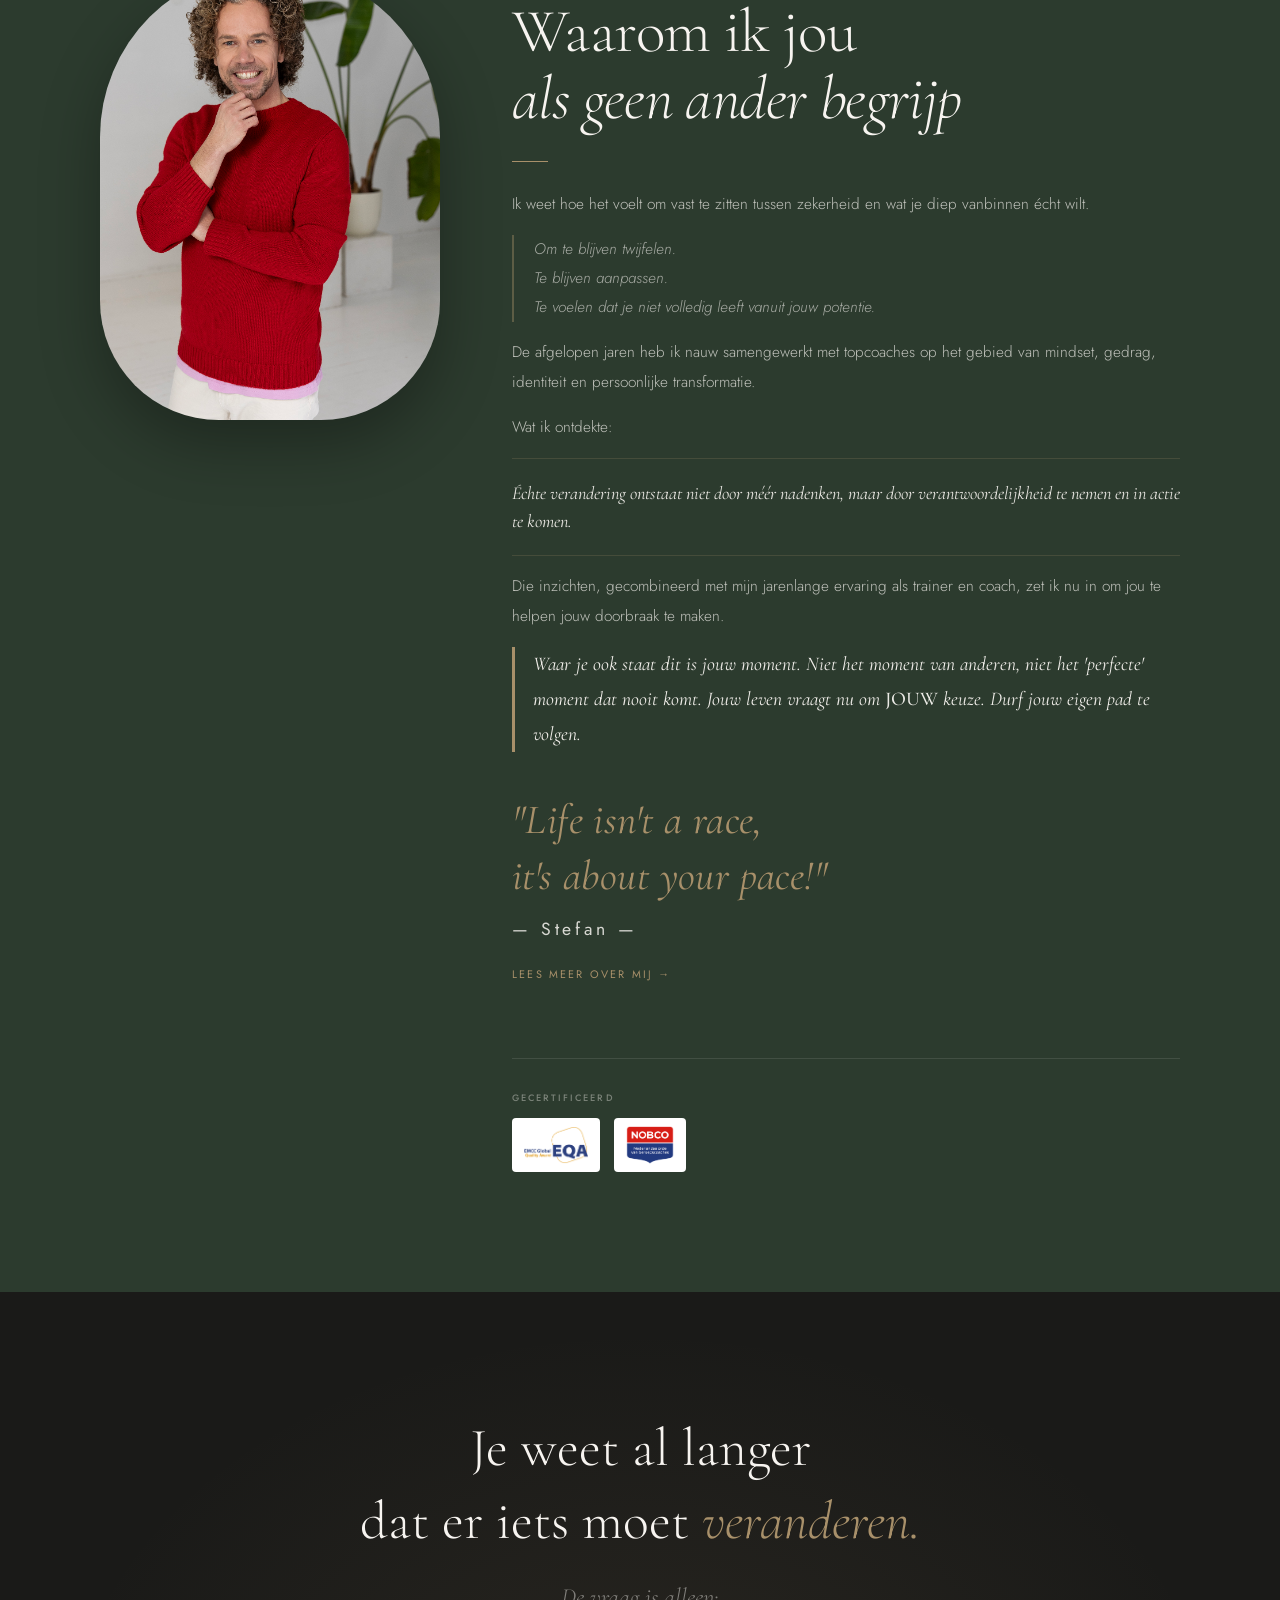
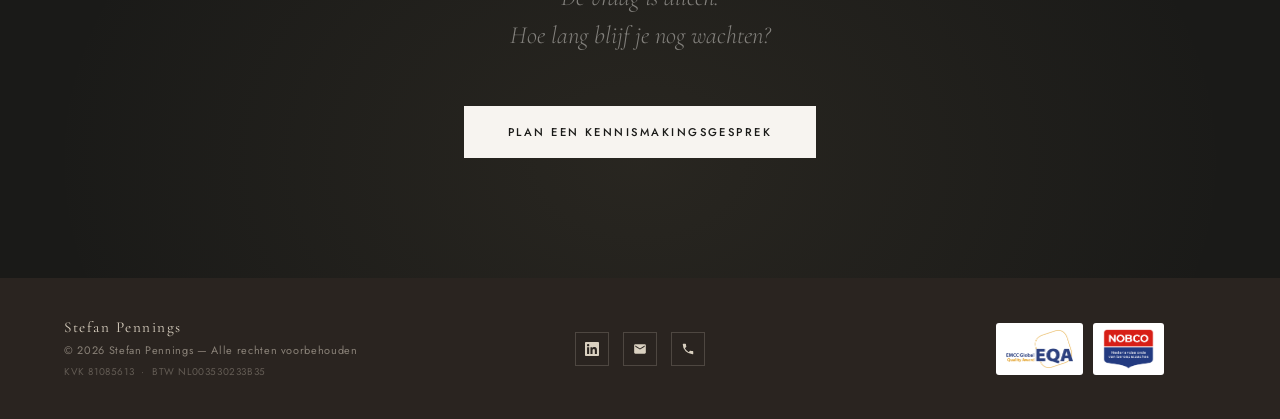
==== commit 5bdef963: "Verbeter contrast en tekst van zwevend zelftest-kaartje" ====
--- a/index.html
+++ b/index.html
@@ -37,7 +37,7 @@
 <!-- ── FLOATING ZELFTEST NUDGE ── -->
 <div class="zt-float" id="ztFloat" aria-hidden="true">
   <button class="zt-float-close" onclick="dismissZtFloat()" aria-label="Sluiten">&times;</button>
-  <p class="zt-float-text">Herken je dit?</p>
+  <p class="zt-float-text">Ontdek of een doorbraak jou kan helpen.</p>
   <a href="#" class="zt-float-btn" onclick="openZelftestModal();dismissZtFloat();return false;">Doe de test &rarr;</a>
 </div>
 
--- a/css/base.css
+++ b/css/base.css
@@ -39,16 +39,16 @@
 /* ── FLOATING ZELFTEST NUDGE ── */
 .zt-float{
   position:fixed;bottom:32px;left:32px;z-index:499;
-  max-width:250px;background:var(--charcoal);
-  border:1px solid rgba(168,144,106,0.3);border-radius:8px;
-  padding:20px 22px;box-shadow:0 10px 40px rgba(0,0,0,0.35);
+  max-width:250px;background:var(--off-white);
+  border:1px solid rgba(168,144,106,0.4);border-radius:8px;
+  padding:20px 22px;box-shadow:0 12px 44px rgba(0,0,0,0.45);
   opacity:0;visibility:hidden;transform:translateY(16px);
   transition:opacity 0.5s ease,transform 0.5s ease,visibility 0.5s;
 }
 .zt-float.is-visible{opacity:1;visibility:visible;transform:translateY(0);}
 .zt-float-close{position:absolute;top:6px;right:8px;background:none;border:none;color:var(--warm-grey);font-size:1.2rem;line-height:1;cursor:pointer;padding:6px;}
-.zt-float-close:hover{color:var(--off-white);}
-.zt-float-text{font-family:var(--serif);font-style:italic;font-size:1.05rem;color:var(--off-white);margin-bottom:14px;padding-right:10px;}
+.zt-float-close:hover{color:var(--charcoal);}
+.zt-float-text{font-family:var(--serif);font-style:italic;font-size:1.05rem;color:var(--charcoal);margin-bottom:14px;padding-right:10px;}
 .zt-float-btn{display:inline-block;font-family:var(--sans);font-size:0.68rem;font-weight:500;letter-spacing:0.1em;text-transform:uppercase;color:var(--charcoal);background:var(--gold);padding:11px 18px;border-radius:3px;text-decoration:none;transition:background 0.3s;}
 .zt-float-btn:hover{background:var(--gold-light);}
 
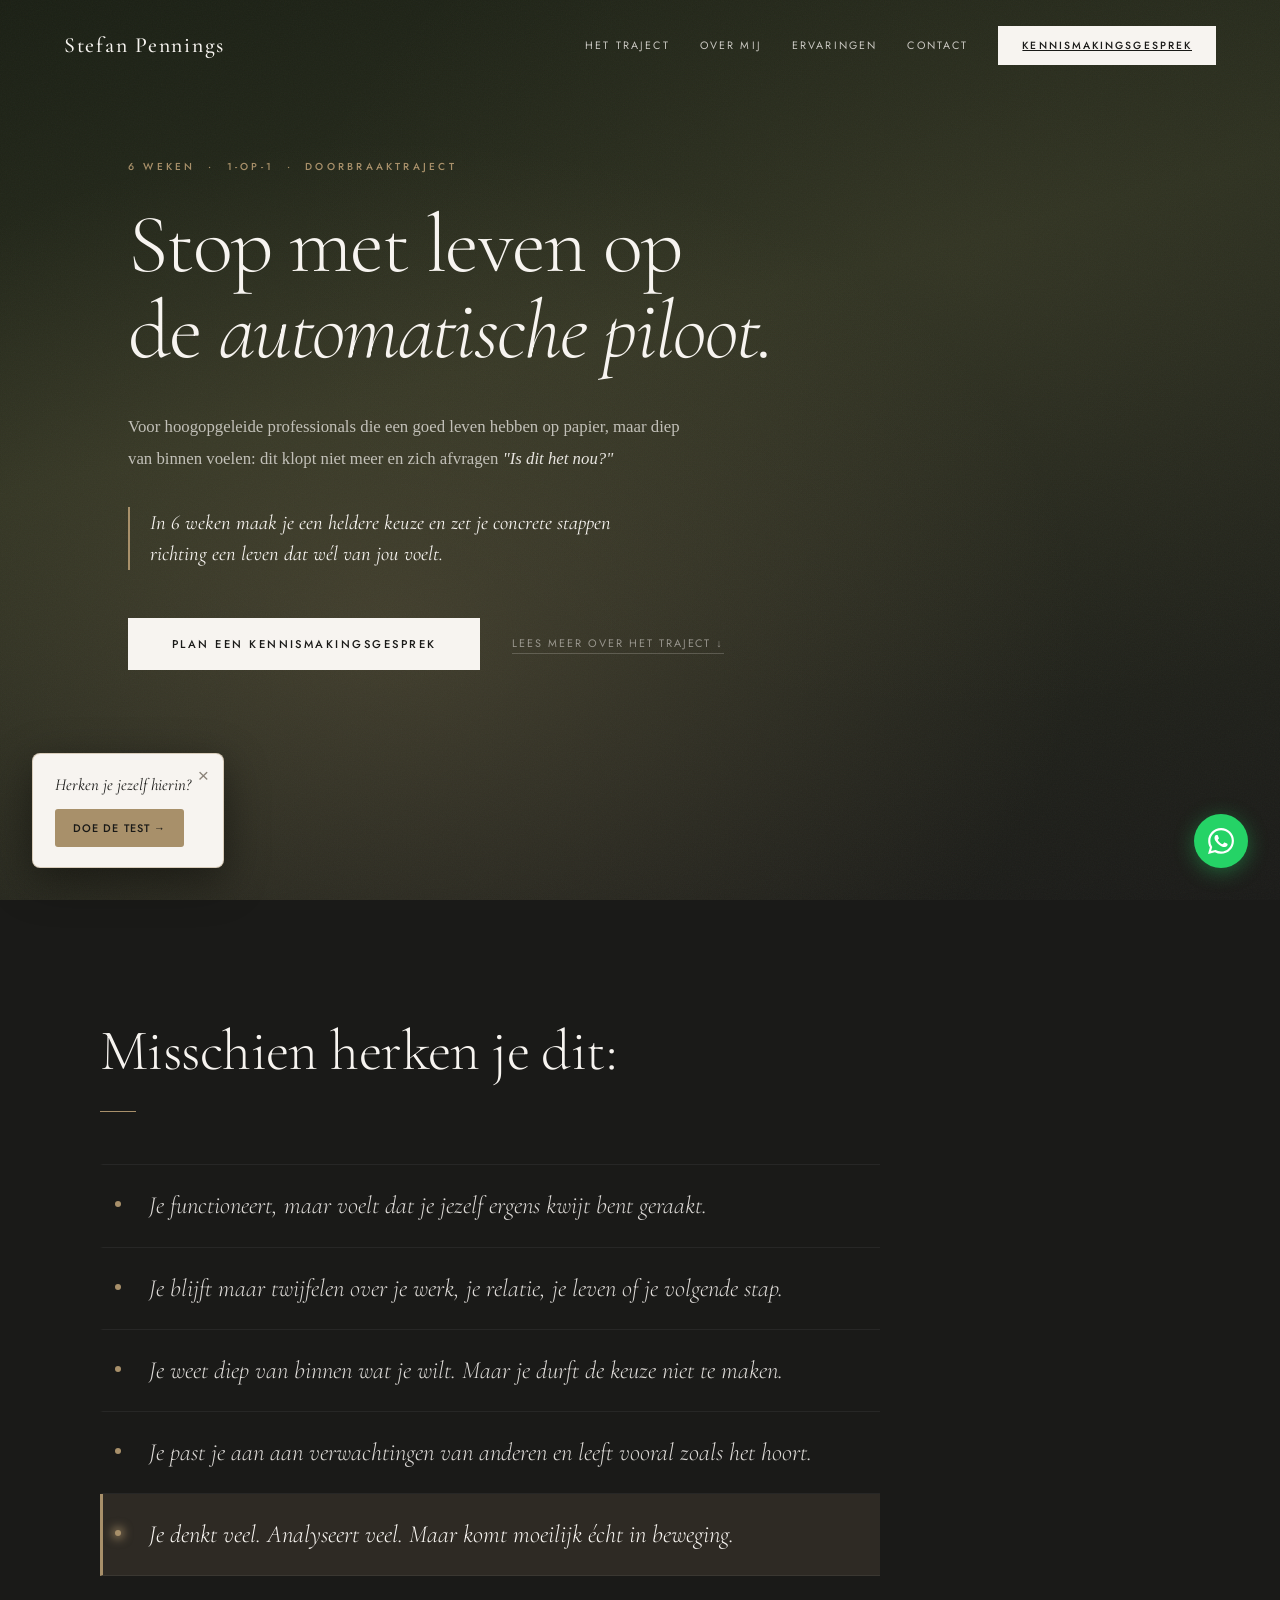
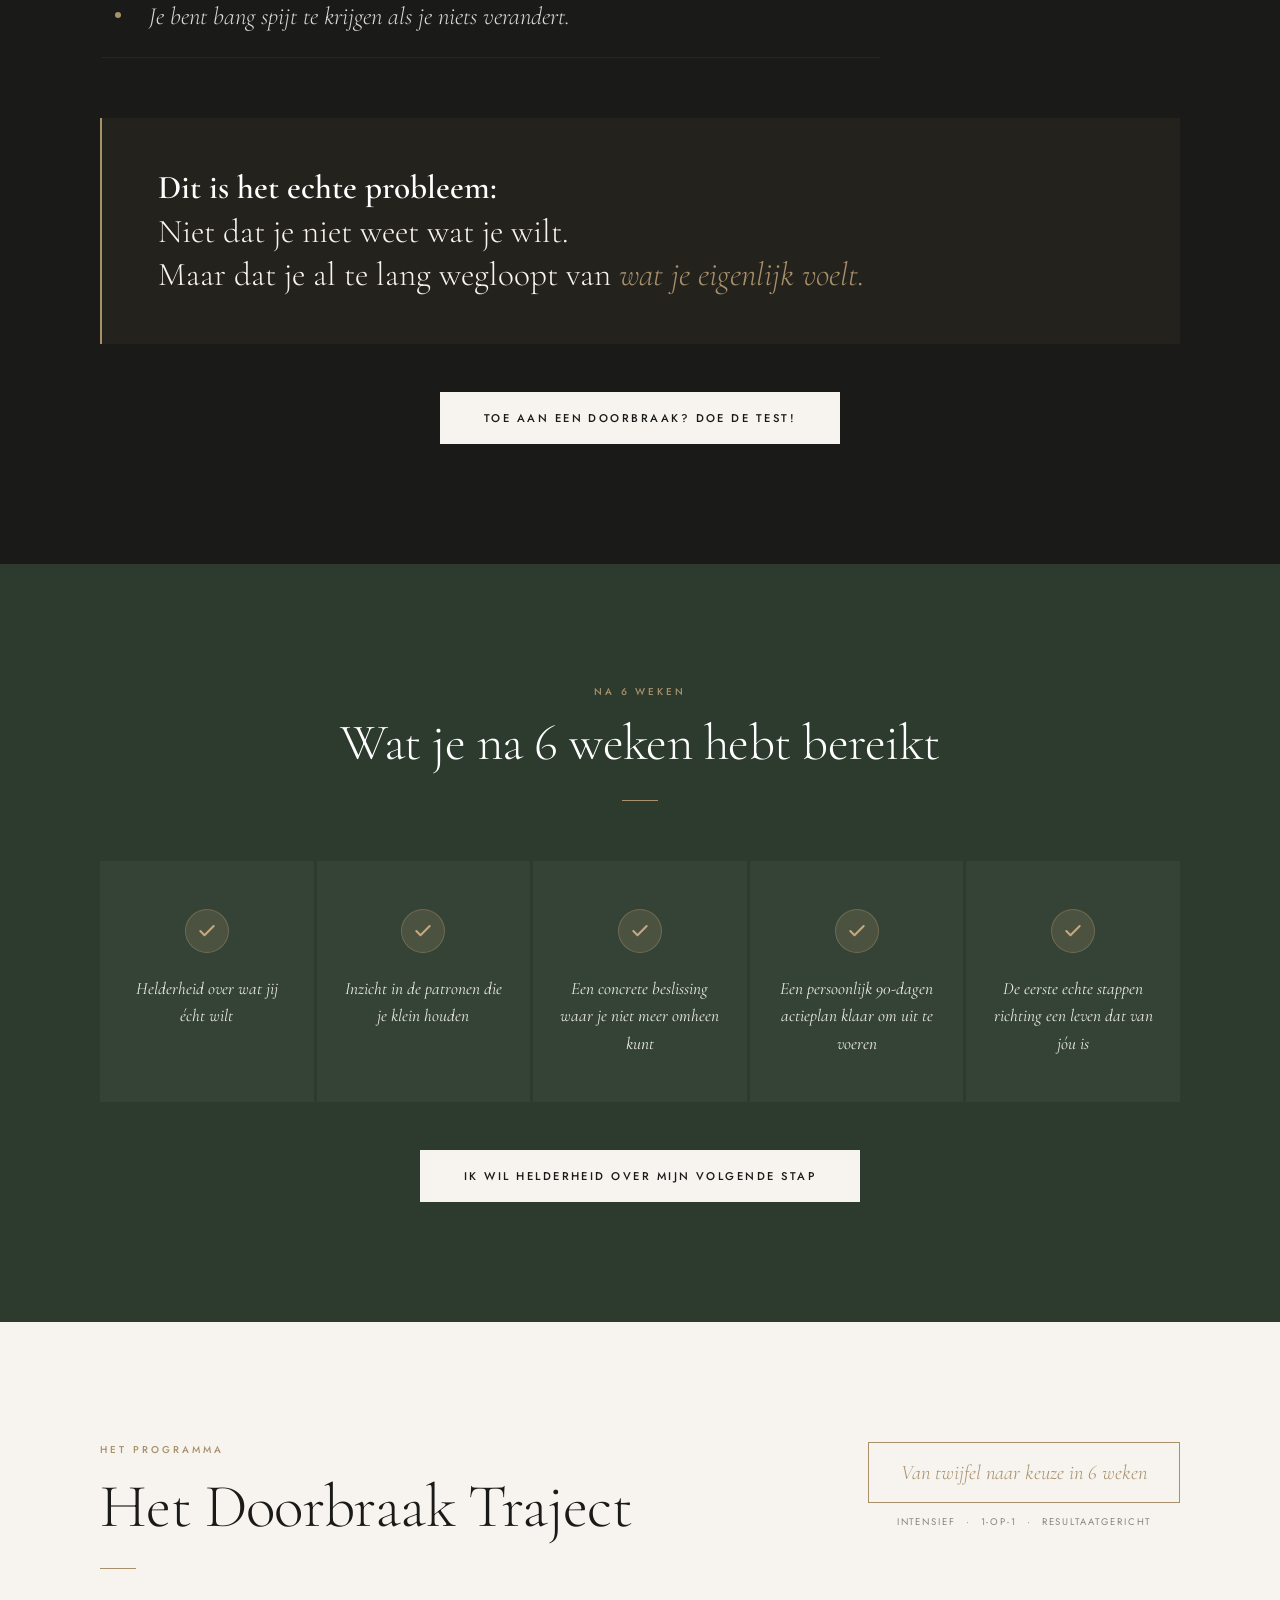
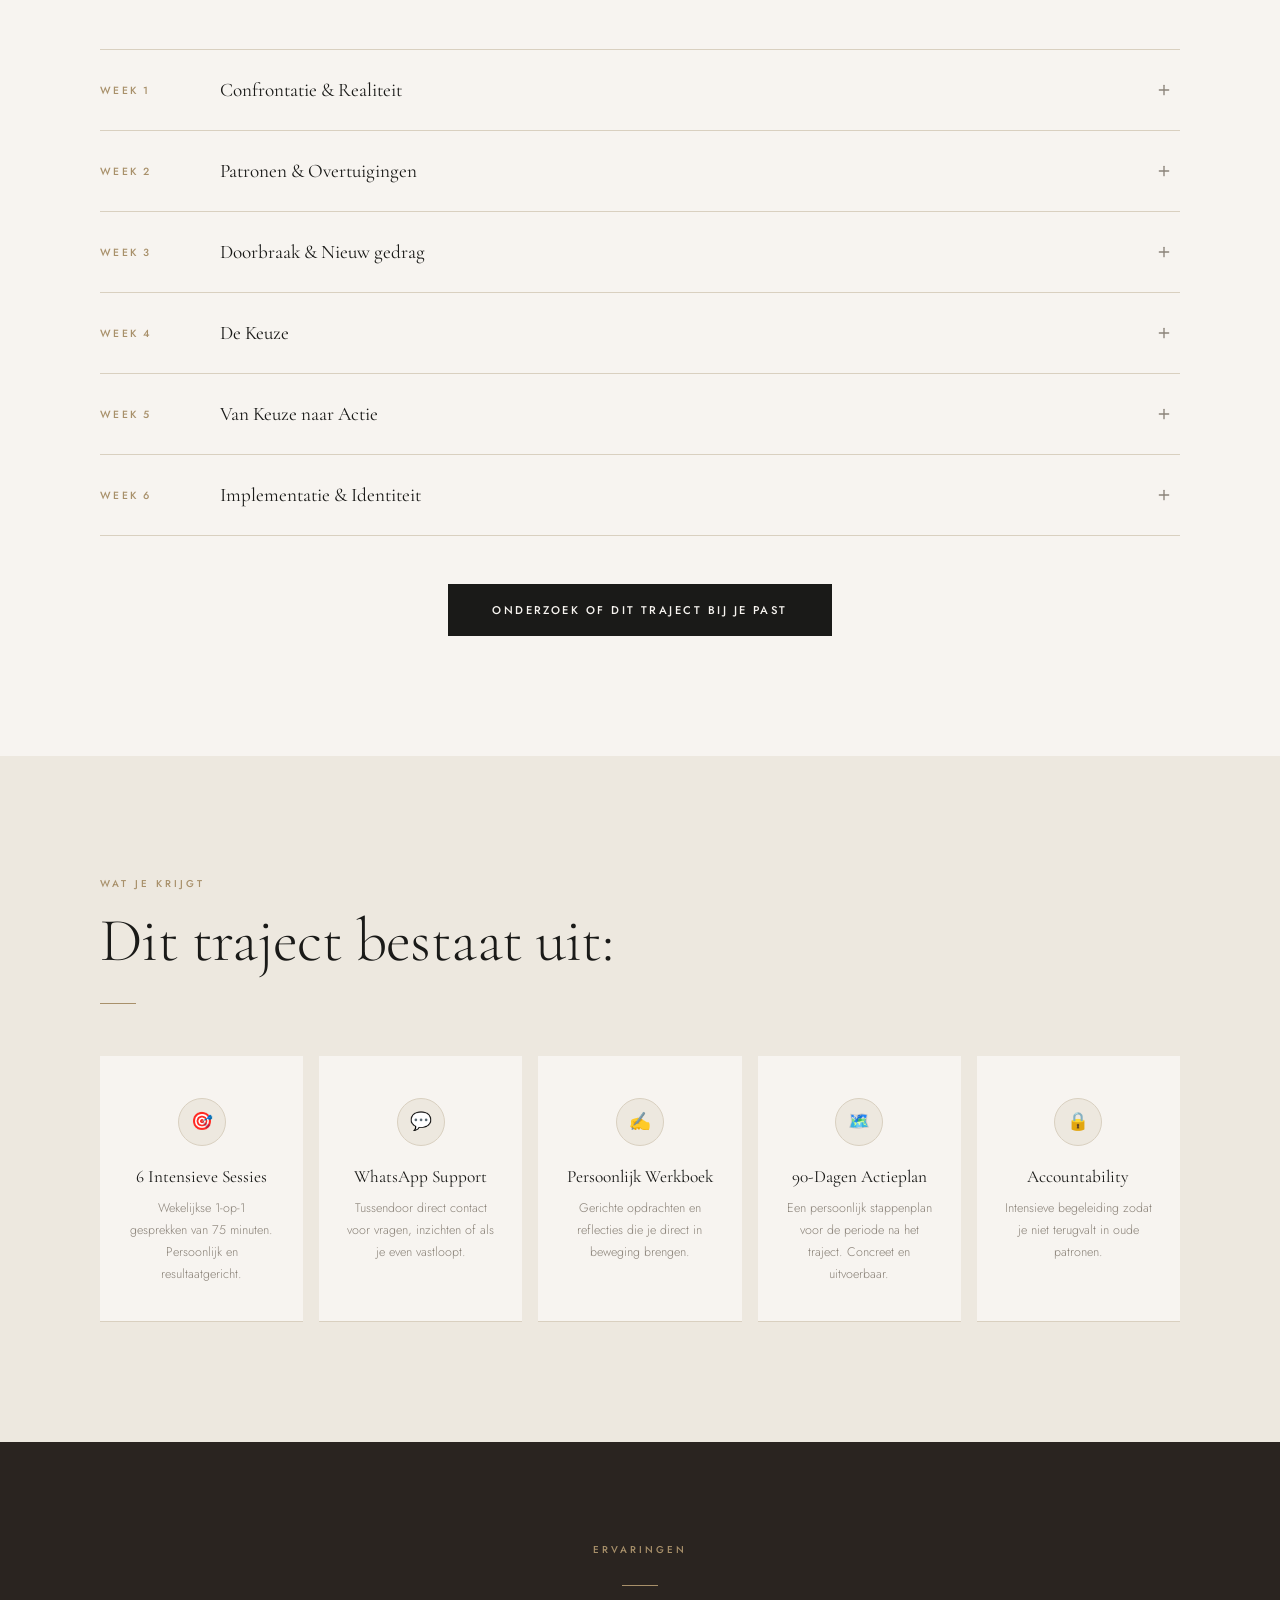
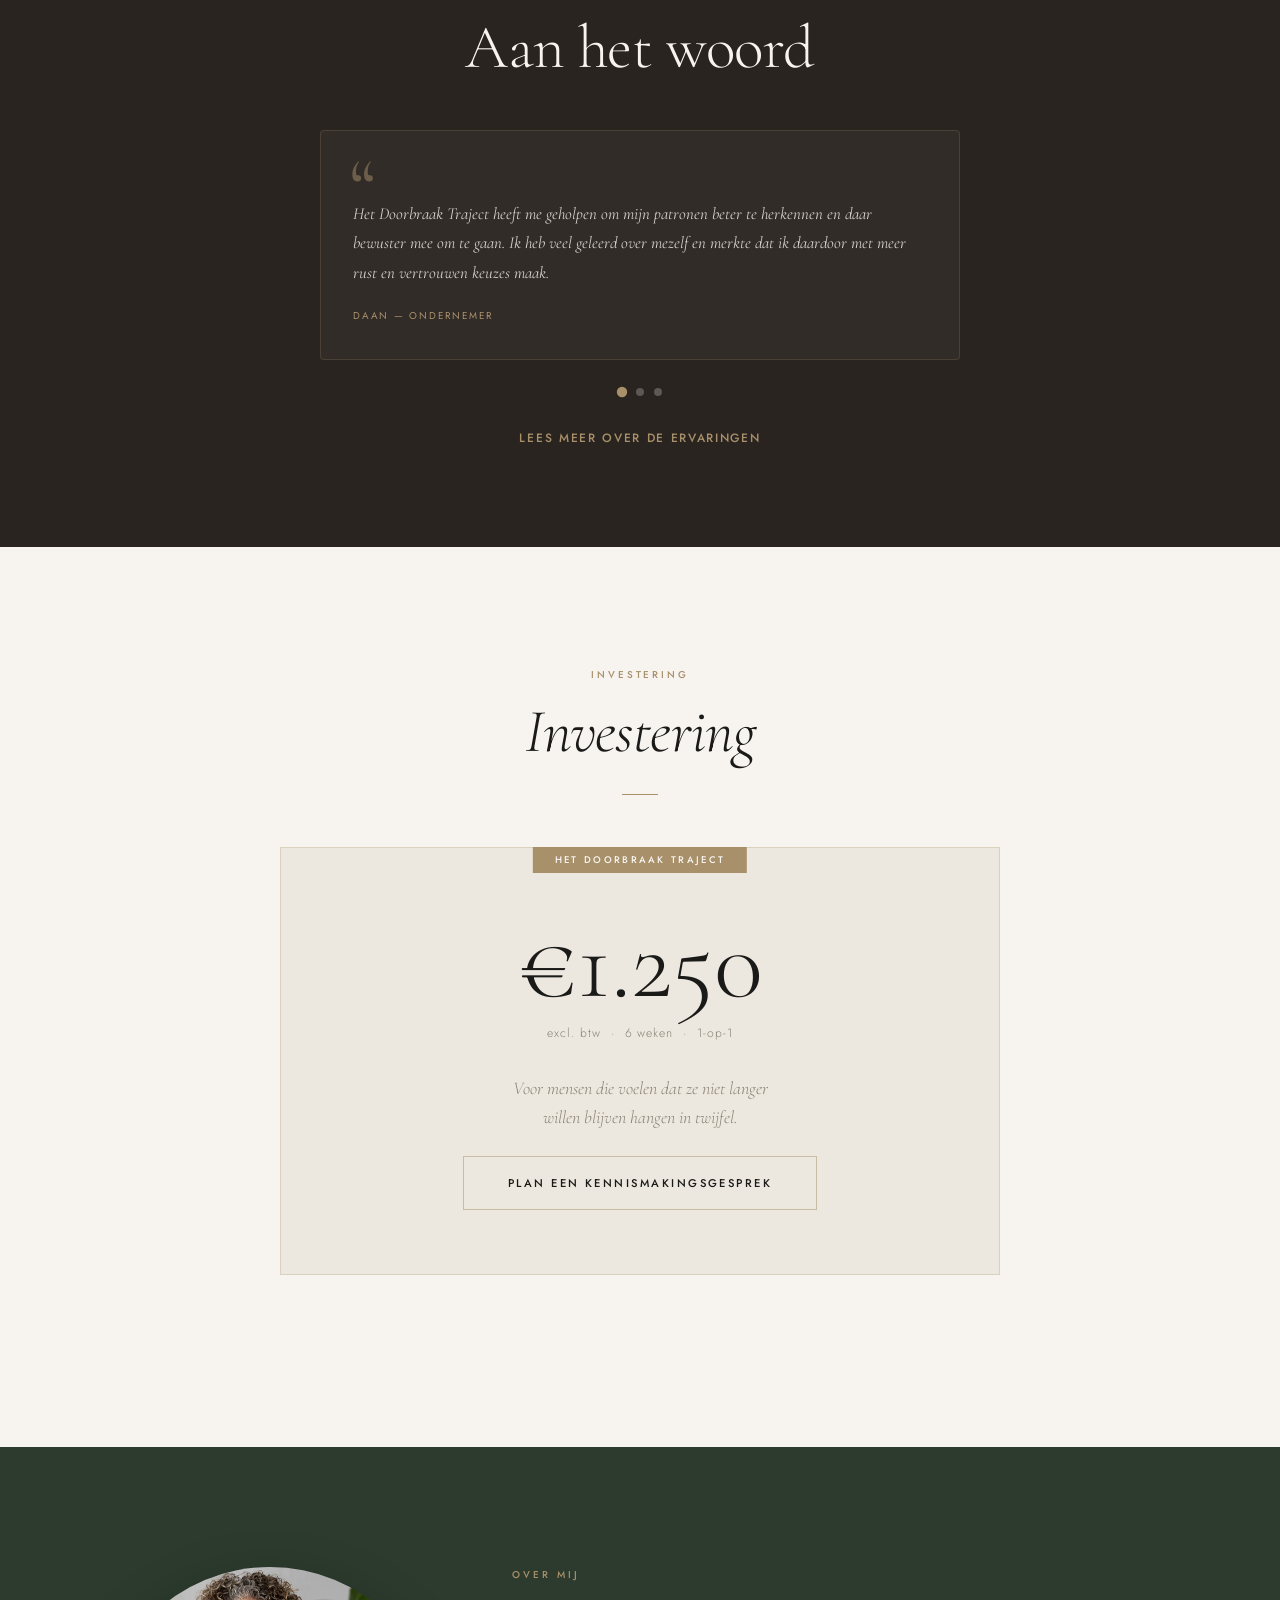
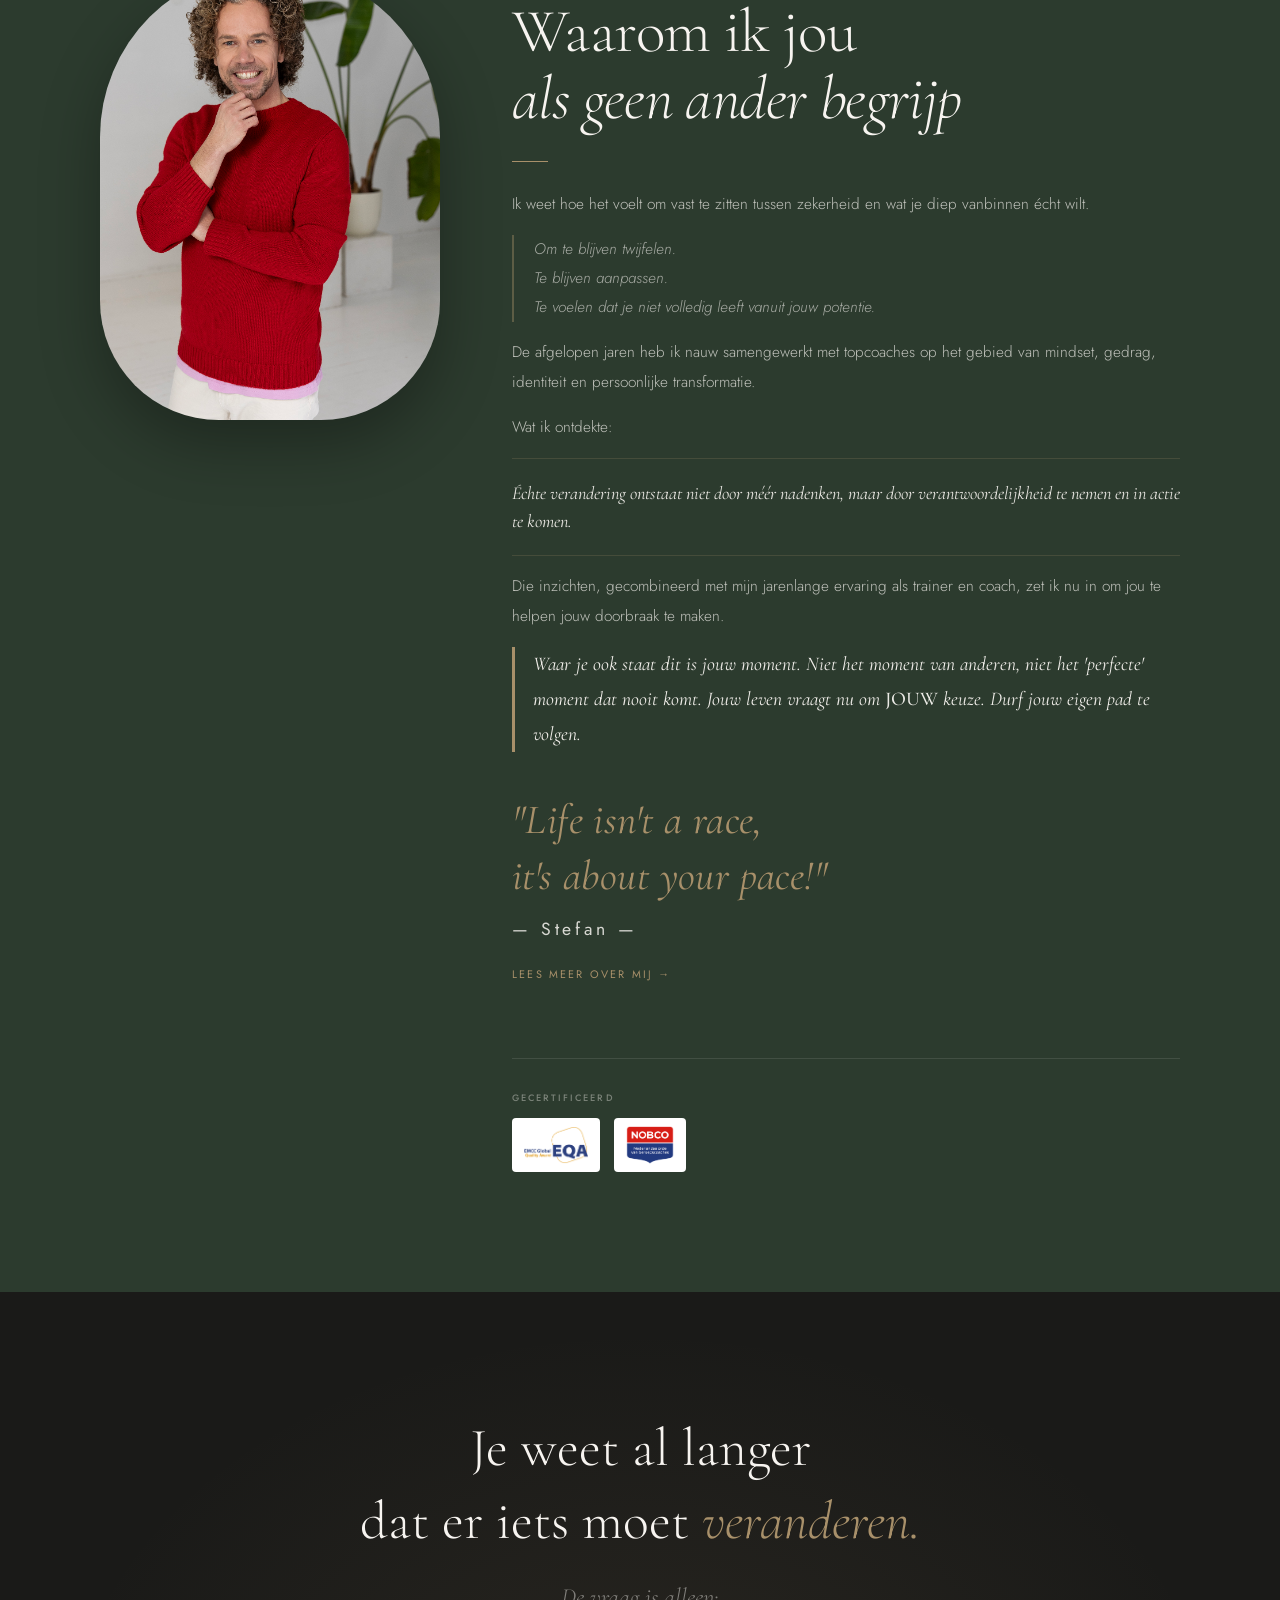
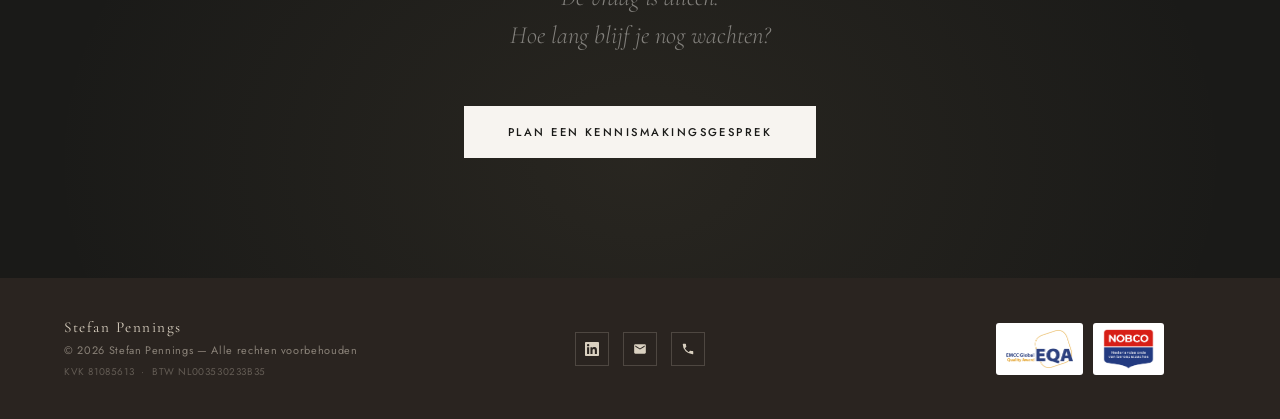
==== commit ebb9dd19: "Verwoord zelftest-kaartje op herkenning i.p.v. generieke vraag" ====
--- a/index.html
+++ b/index.html
@@ -37,7 +37,7 @@
 <!-- ── FLOATING ZELFTEST NUDGE ── -->
 <div class="zt-float" id="ztFloat" aria-hidden="true">
   <button class="zt-float-close" onclick="dismissZtFloat()" aria-label="Sluiten">&times;</button>
-  <p class="zt-float-text">Ontdek of een doorbraak jou kan helpen.</p>
+  <p class="zt-float-text">Herken je jezelf hierin?</p>
   <a href="#" class="zt-float-btn" onclick="openZelftestModal();dismissZtFloat();return false;">Doe de test &rarr;</a>
 </div>
 
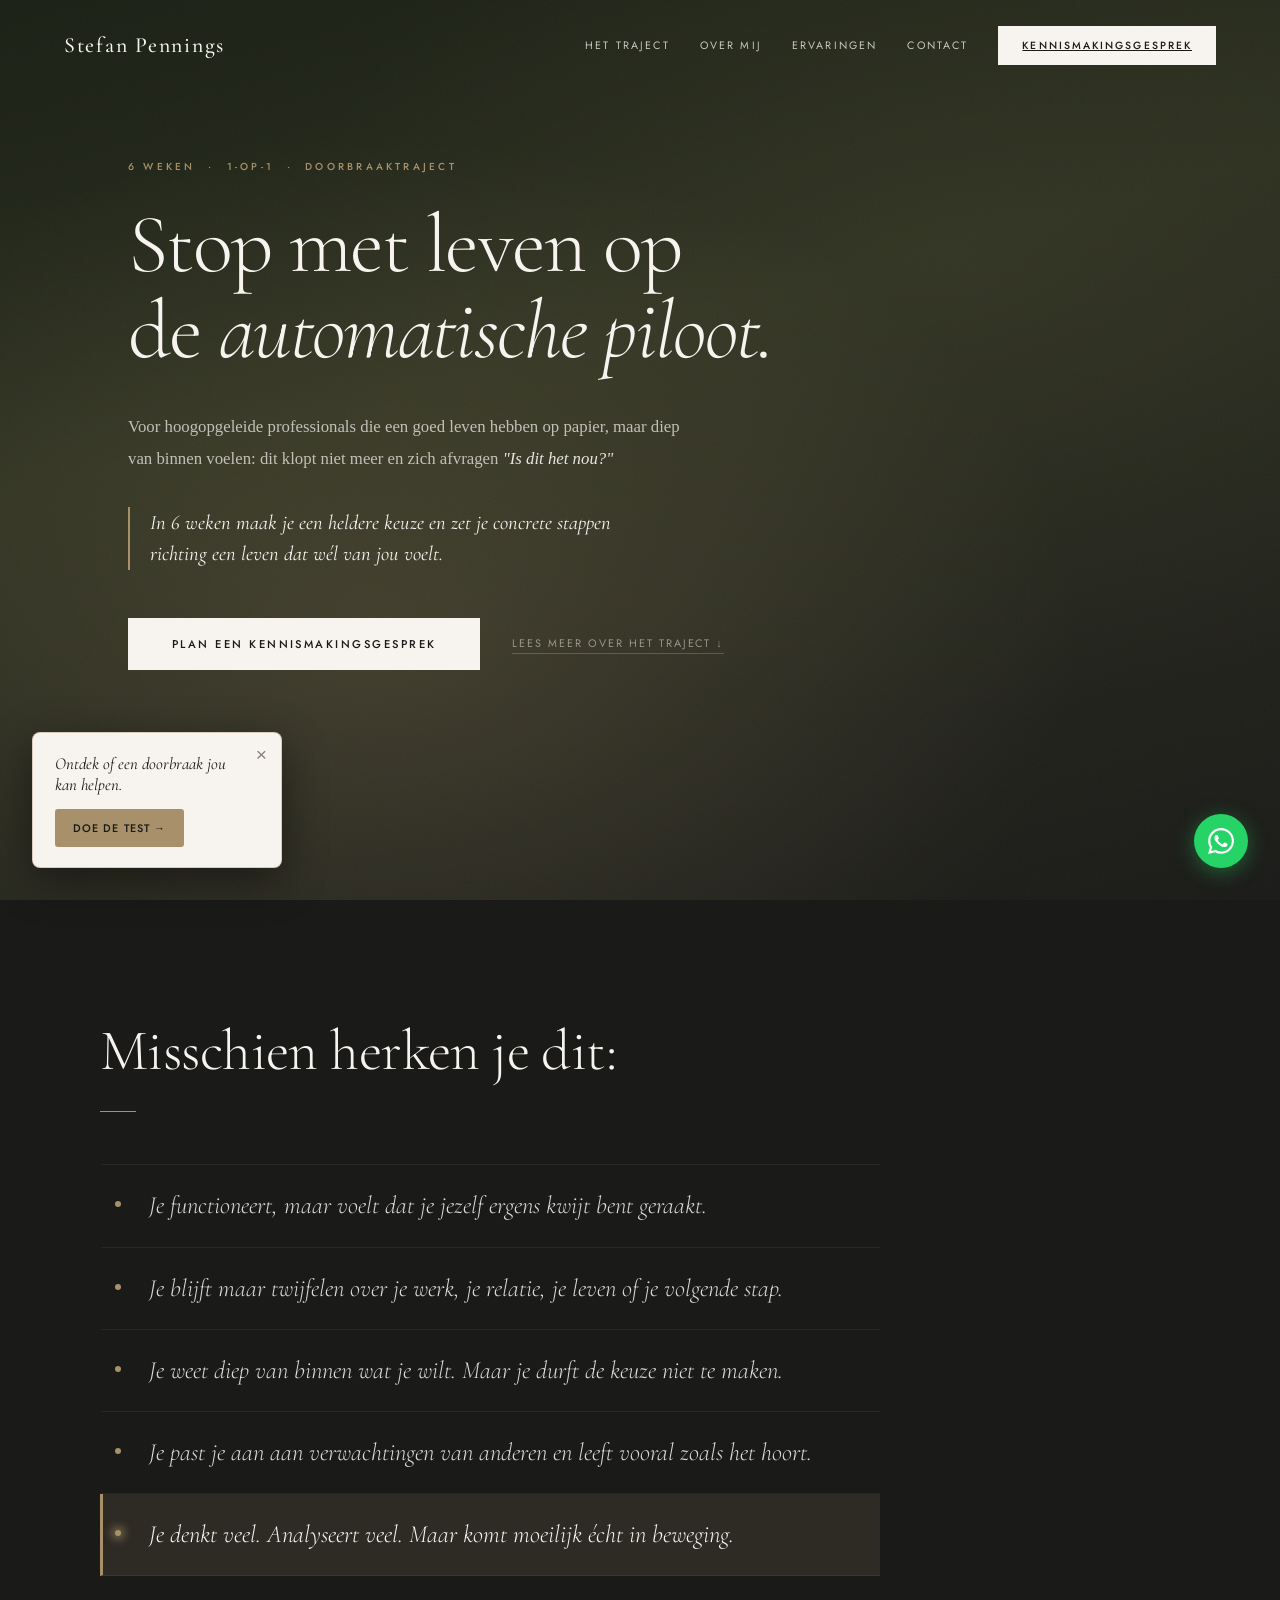
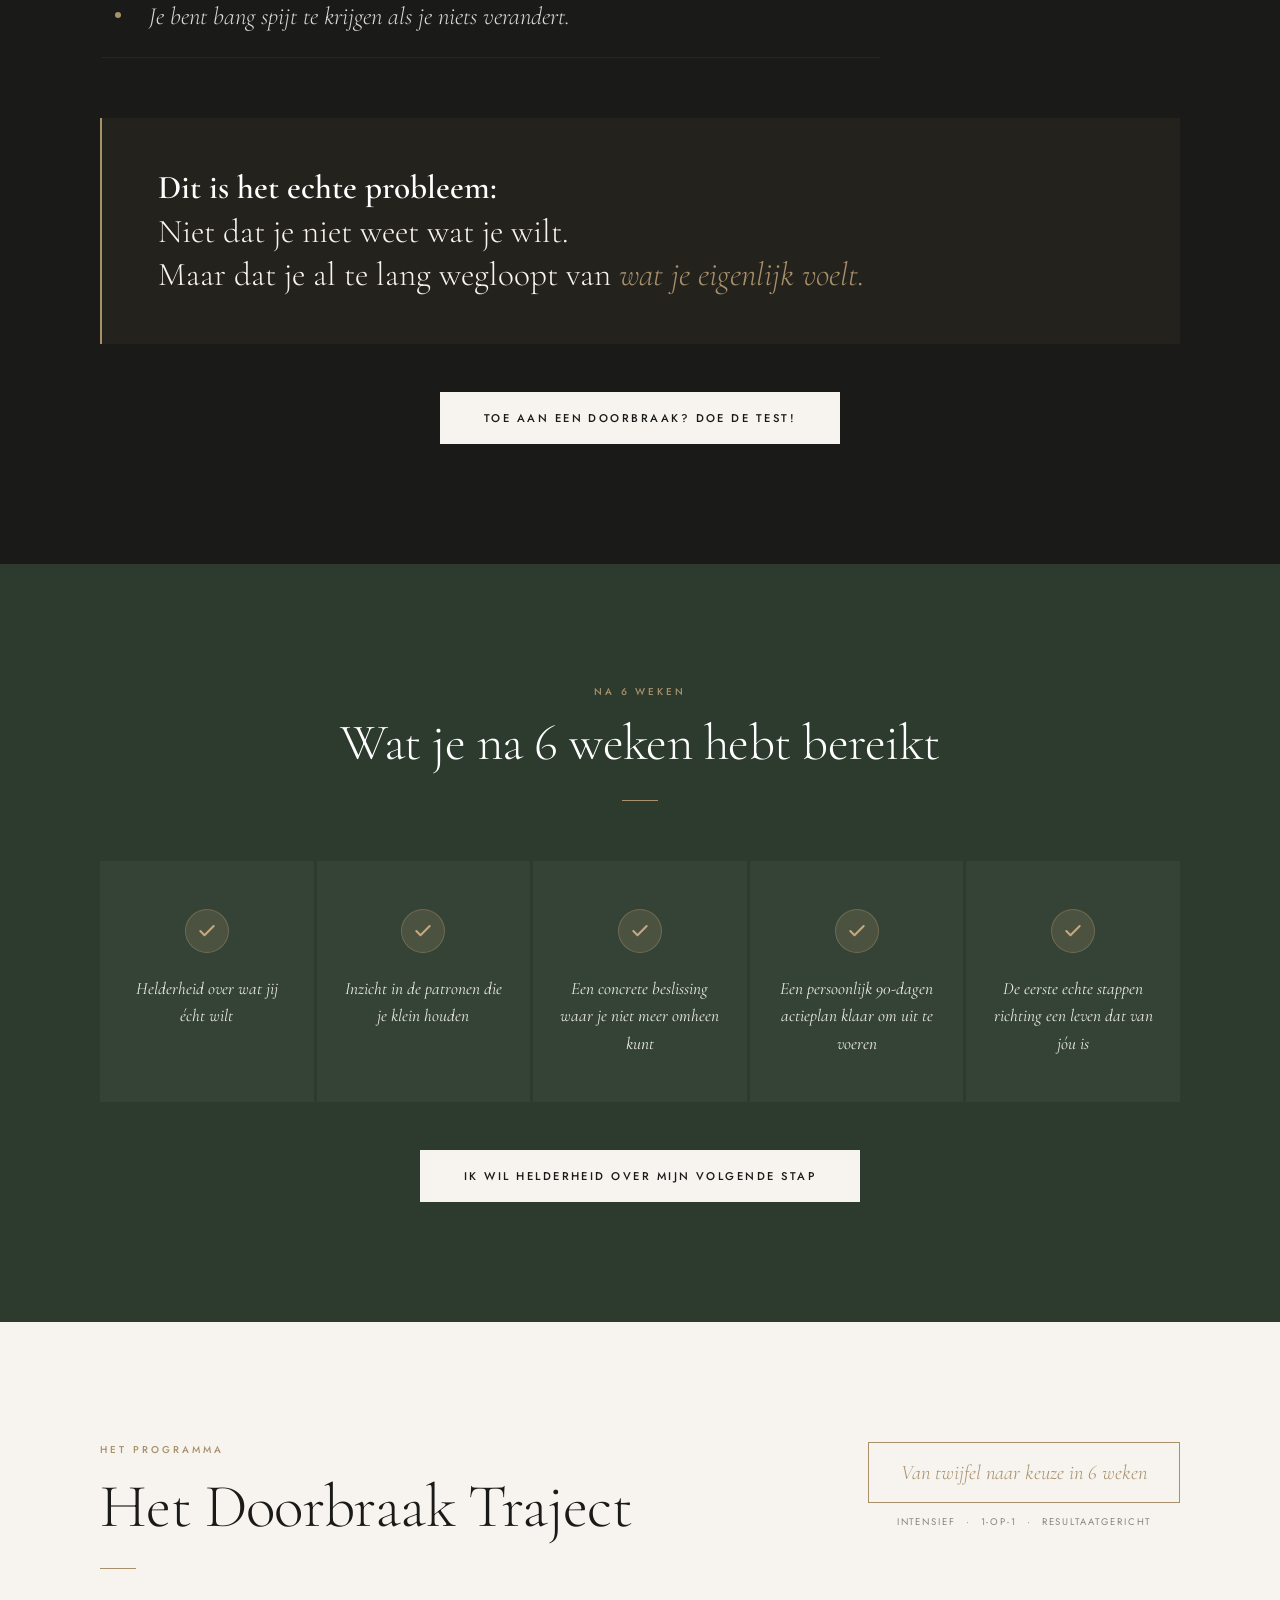
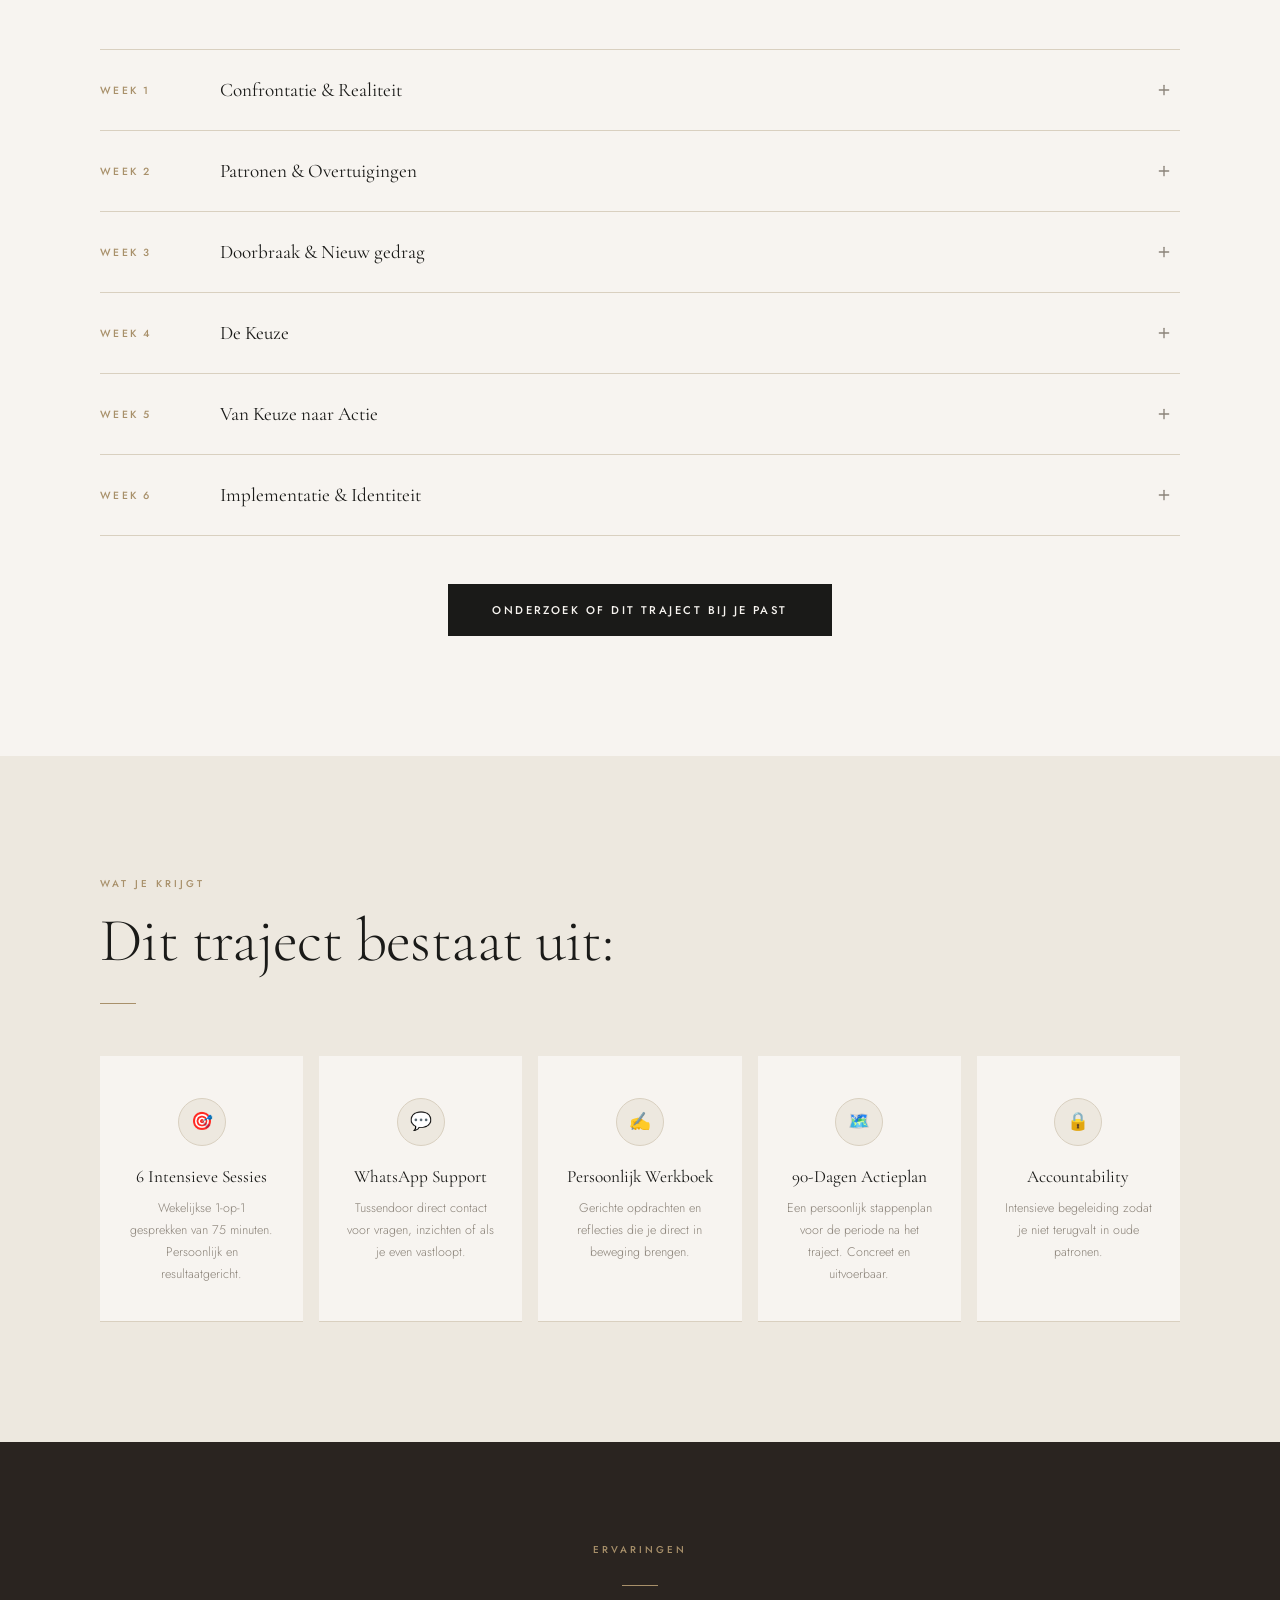
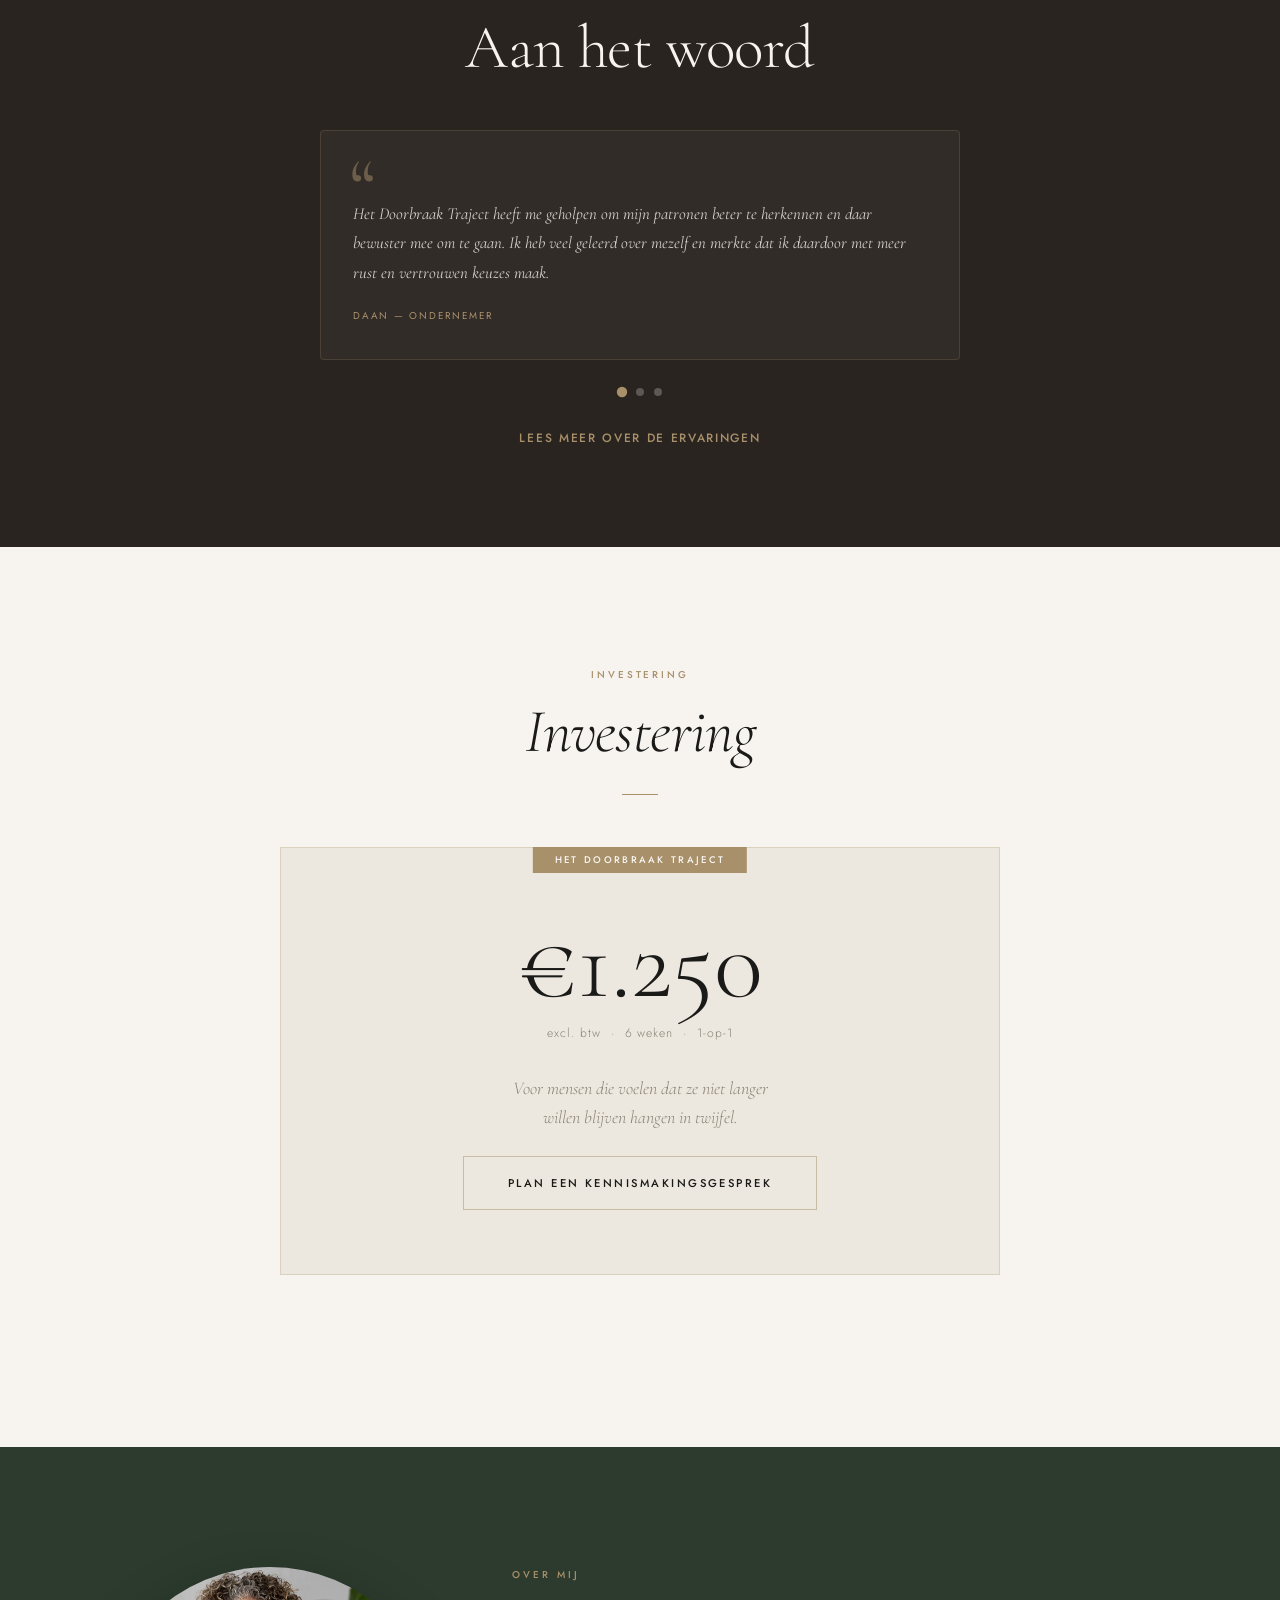
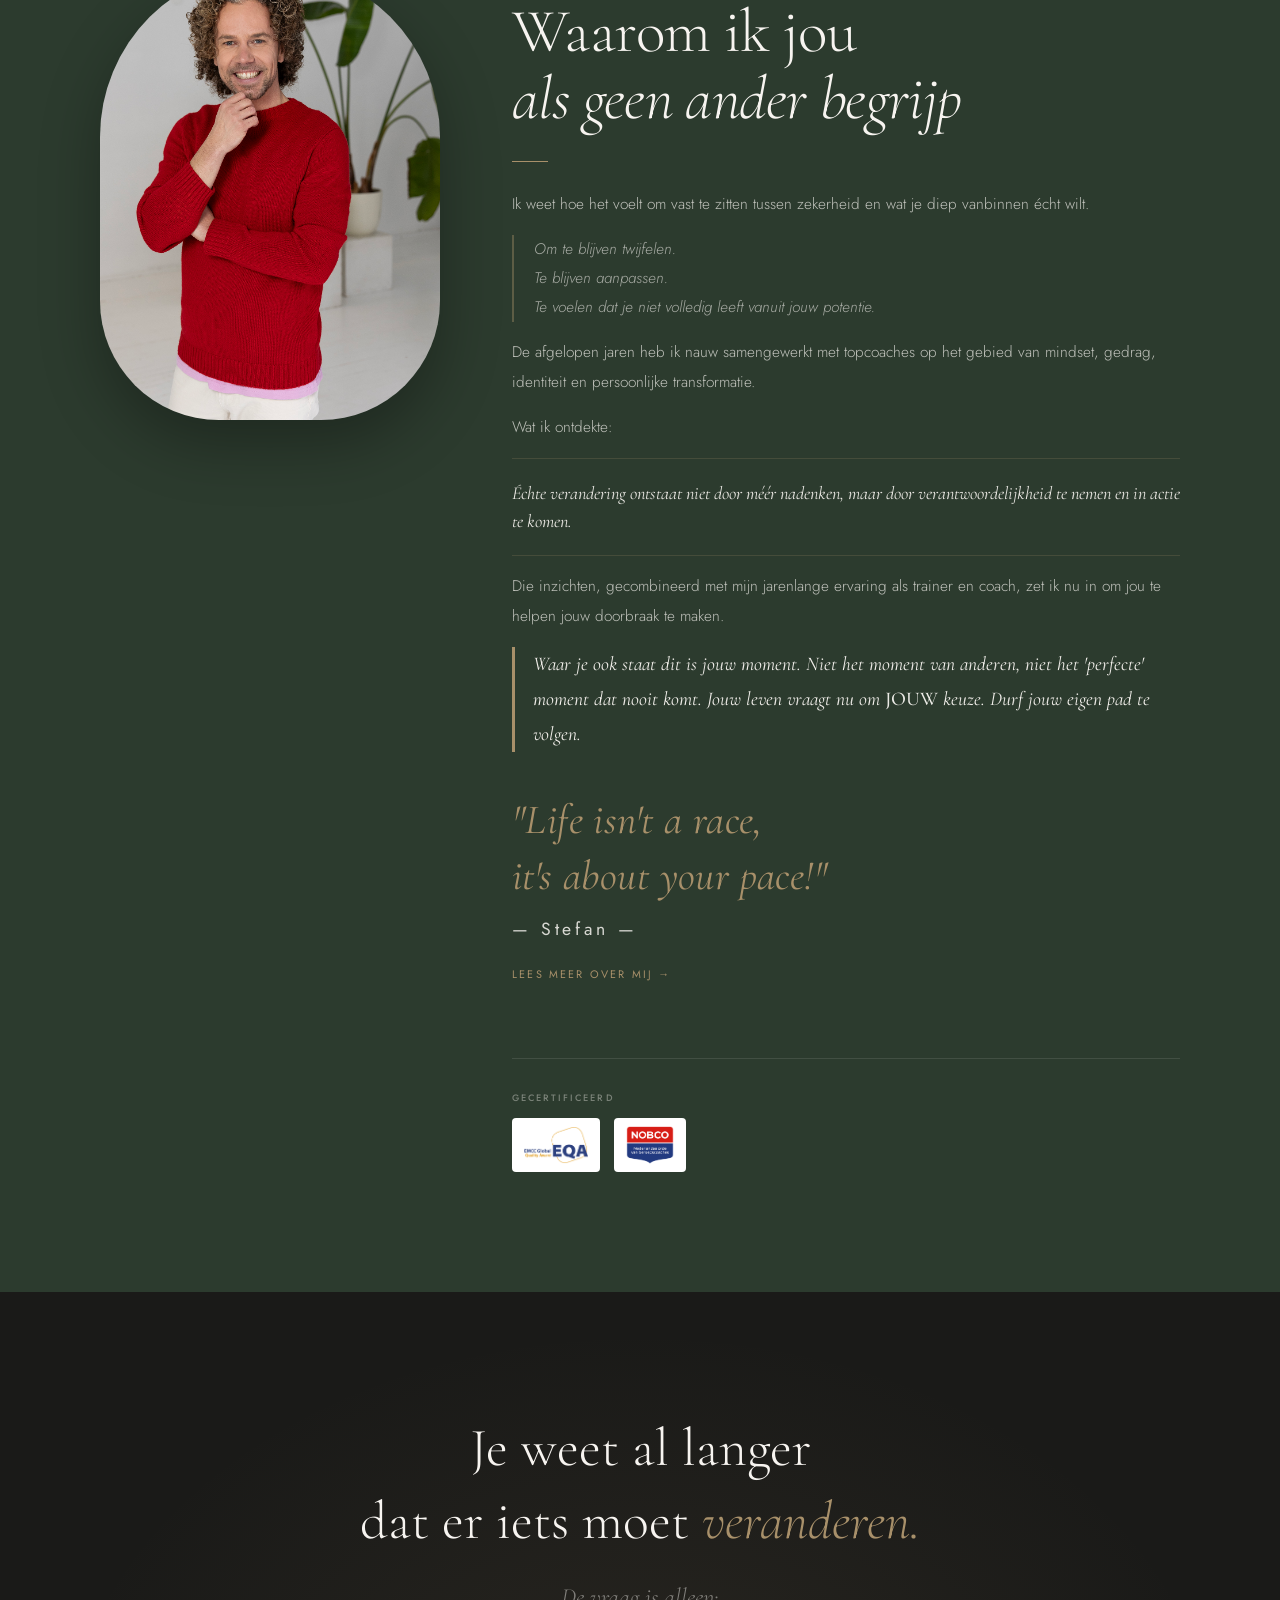
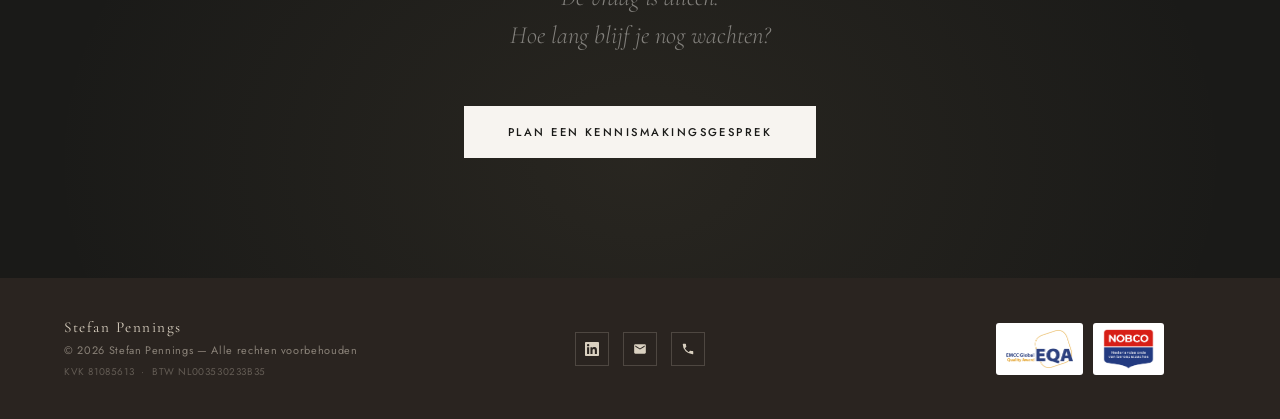
==== commit 92485356: "Terug naar 'Ontdek of een doorbraak jou kan helpen' tekst" ====
--- a/index.html
+++ b/index.html
@@ -37,7 +37,7 @@
 <!-- ── FLOATING ZELFTEST NUDGE ── -->
 <div class="zt-float" id="ztFloat" aria-hidden="true">
   <button class="zt-float-close" onclick="dismissZtFloat()" aria-label="Sluiten">&times;</button>
-  <p class="zt-float-text">Herken je jezelf hierin?</p>
+  <p class="zt-float-text">Ontdek of een doorbraak jou kan helpen.</p>
   <a href="#" class="zt-float-btn" onclick="openZelftestModal();dismissZtFloat();return false;">Doe de test &rarr;</a>
 </div>
 
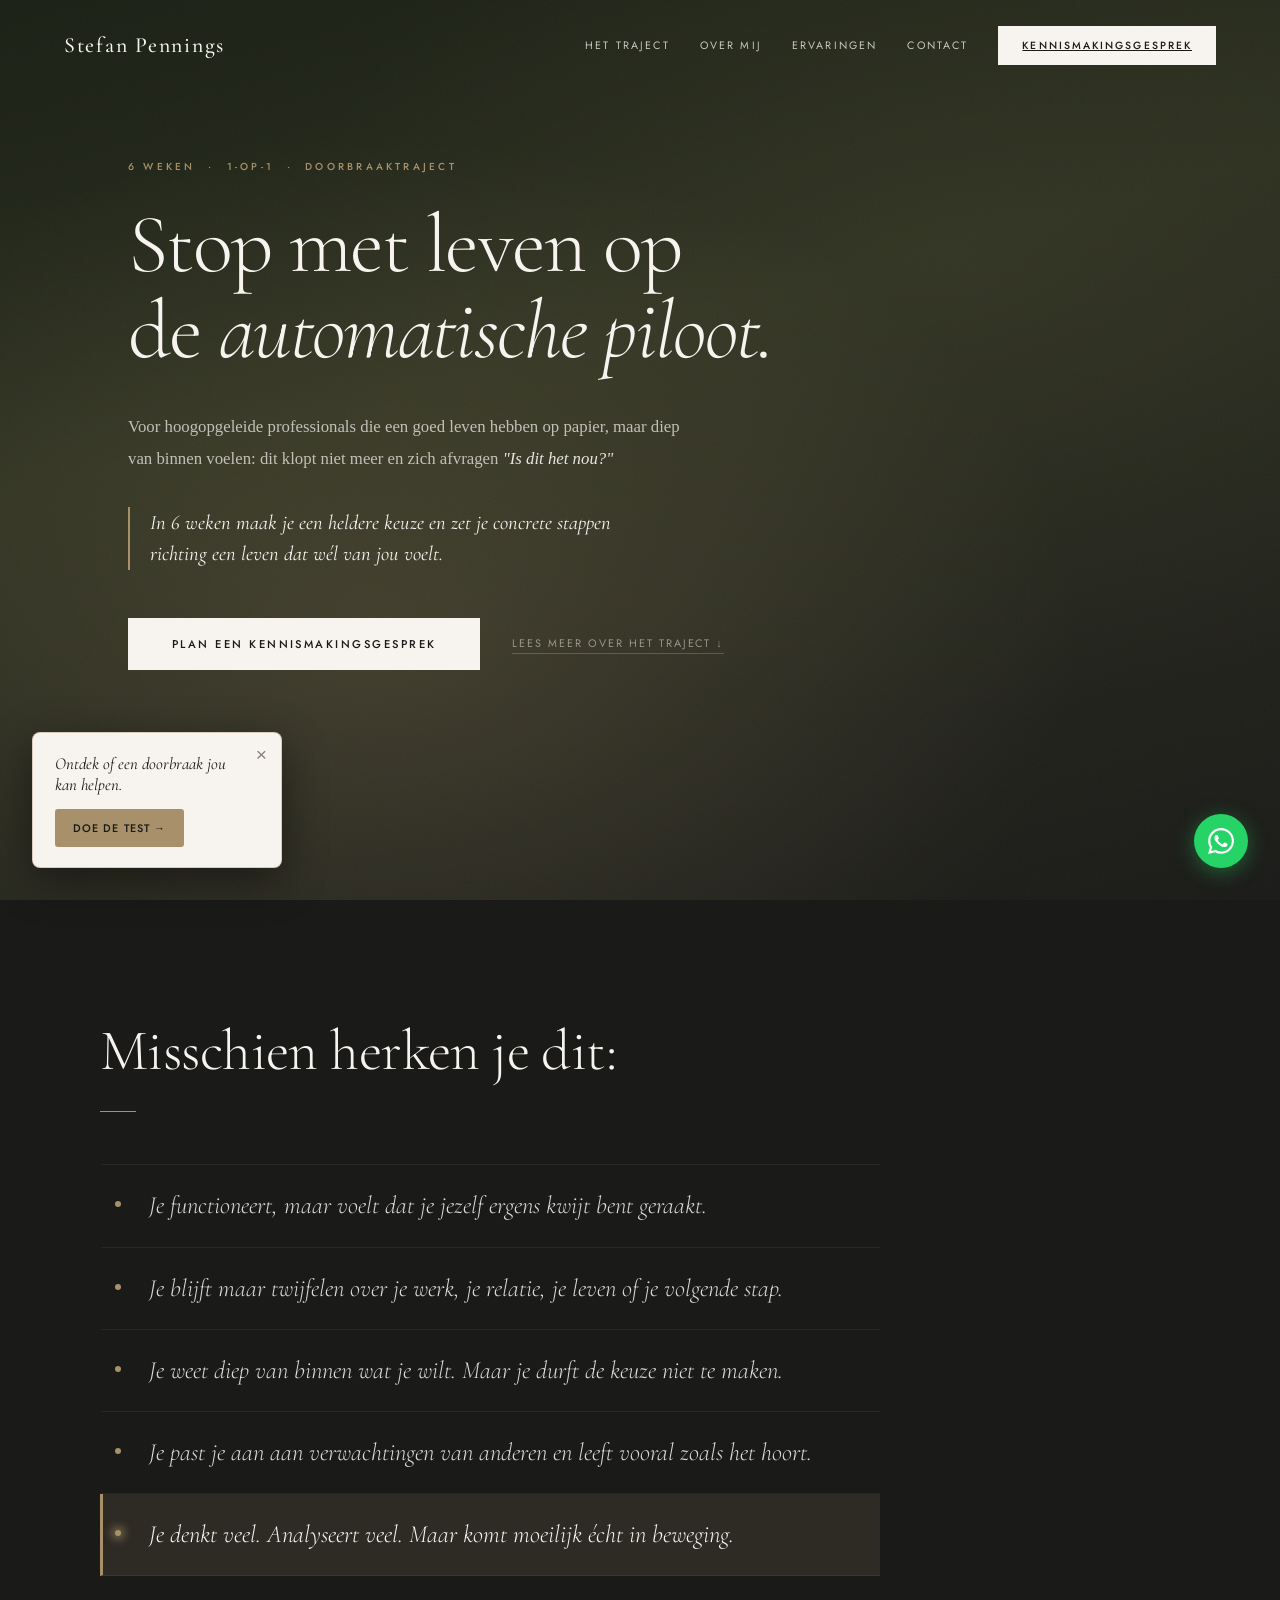
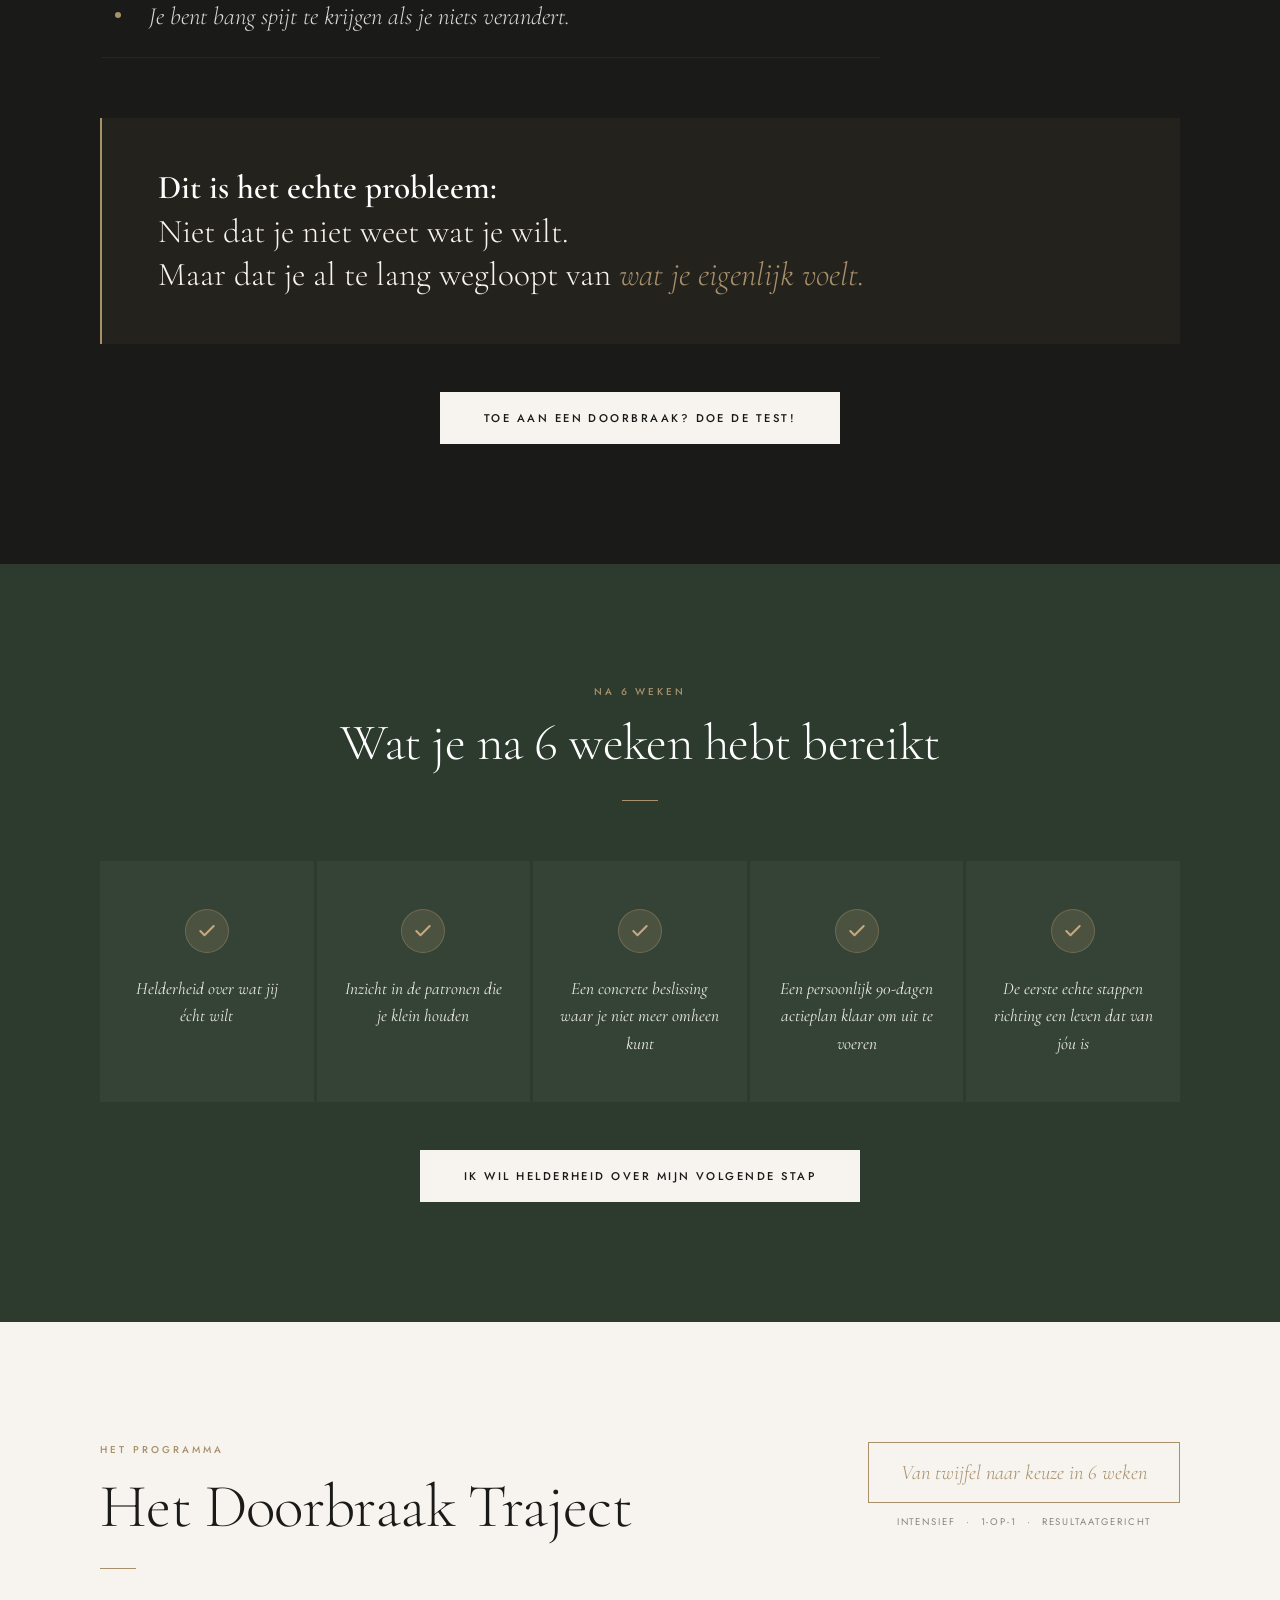
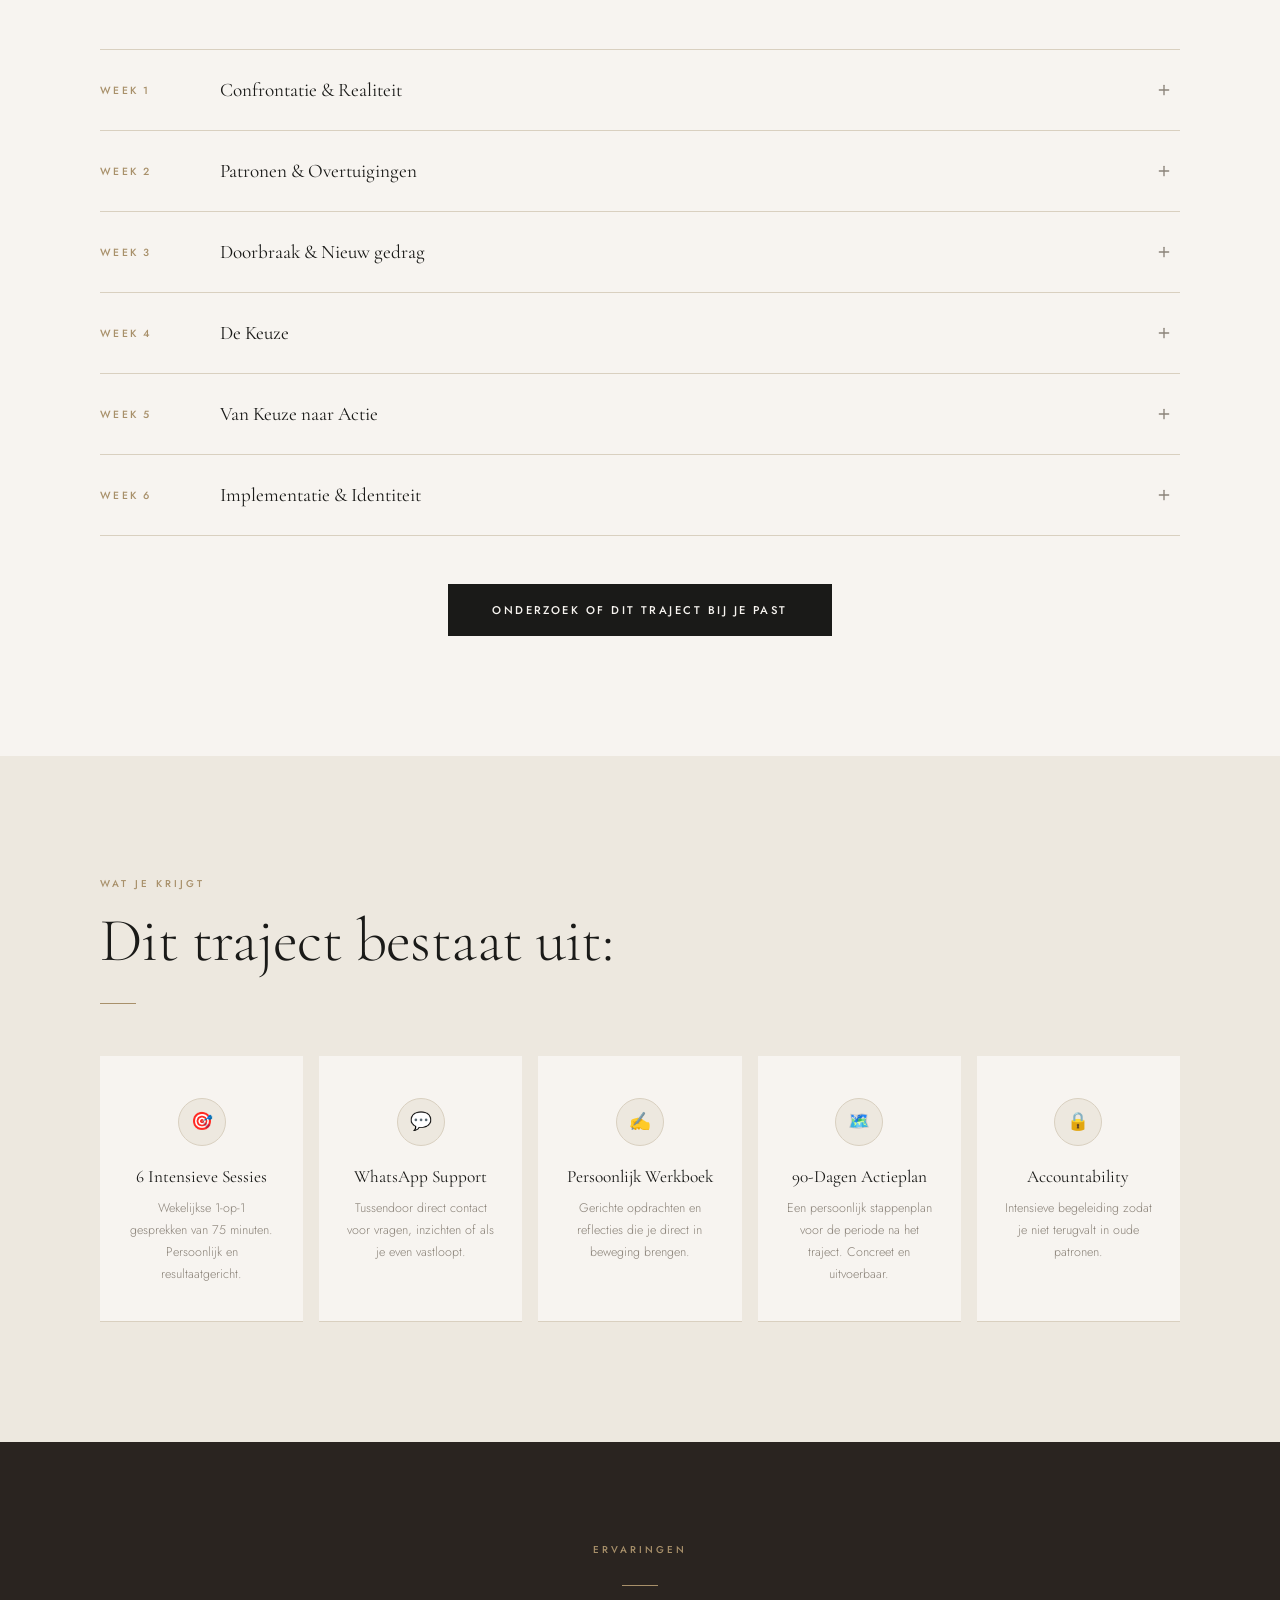
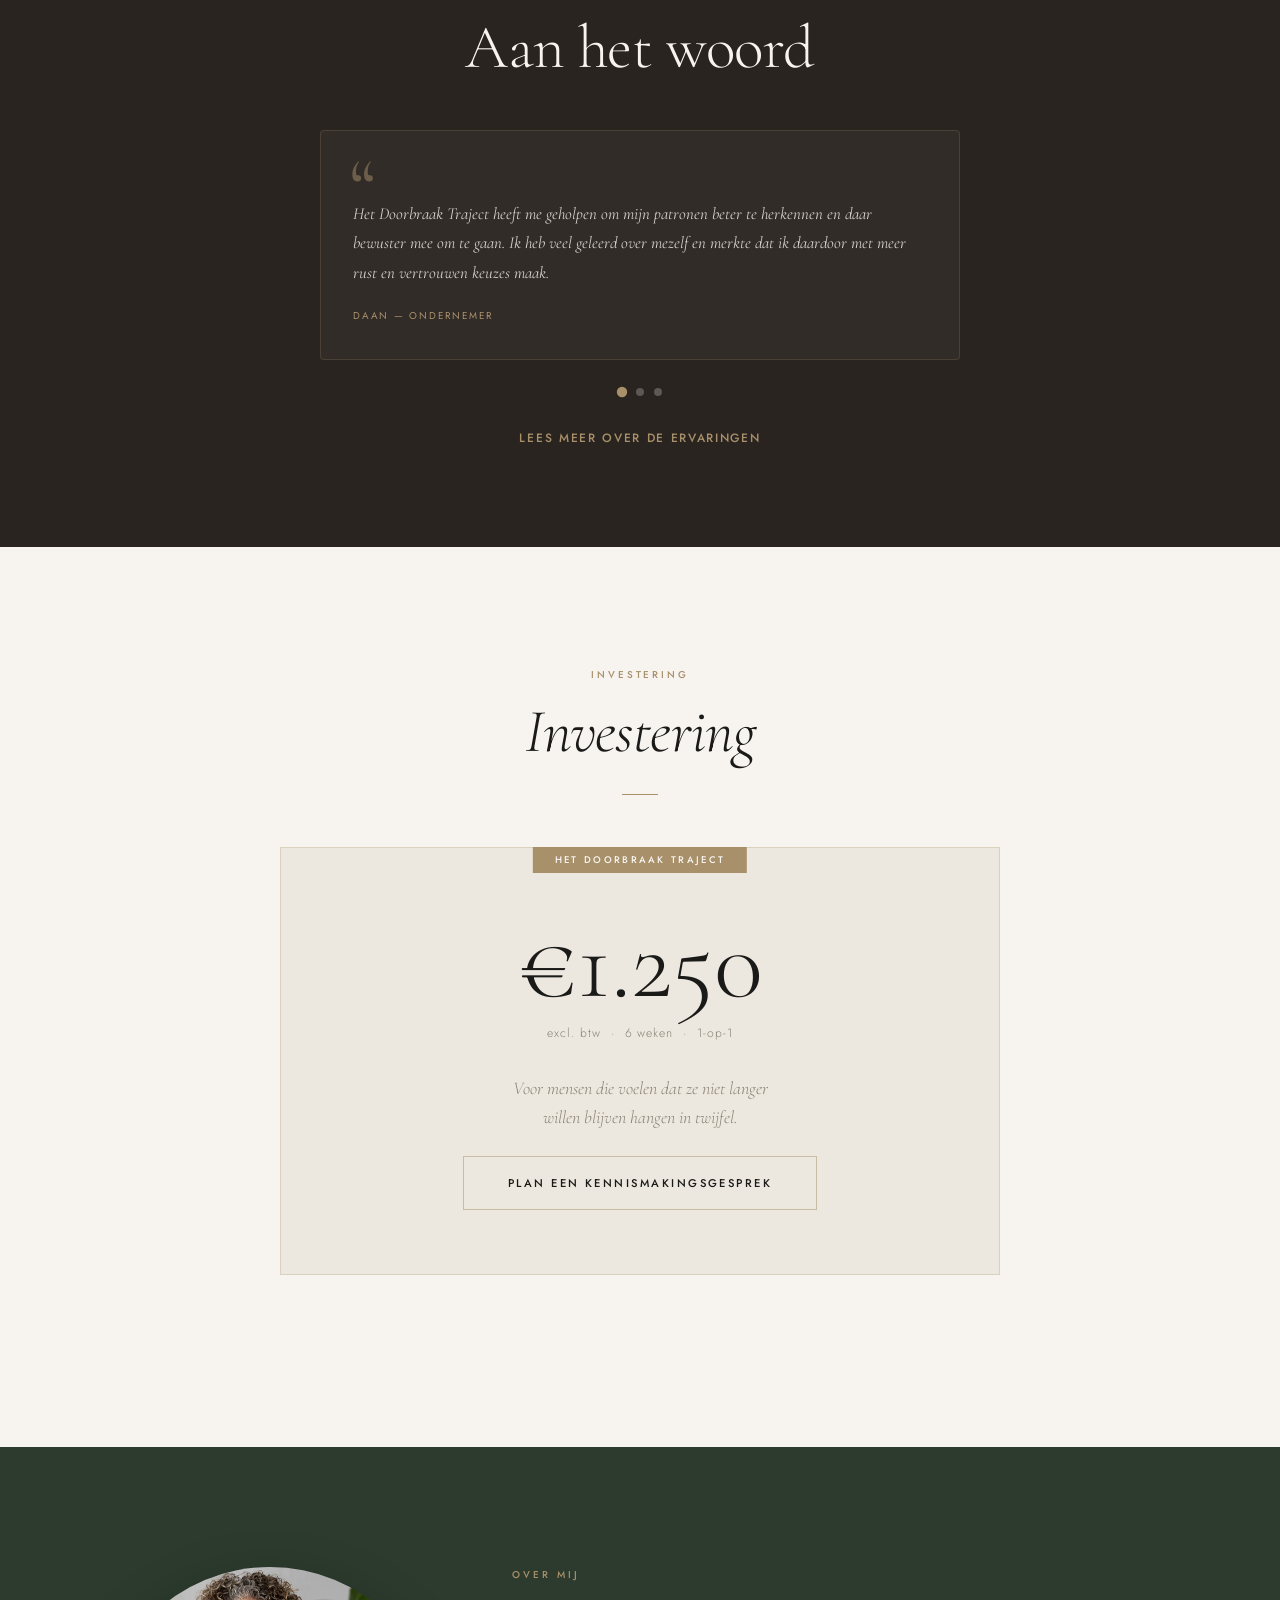
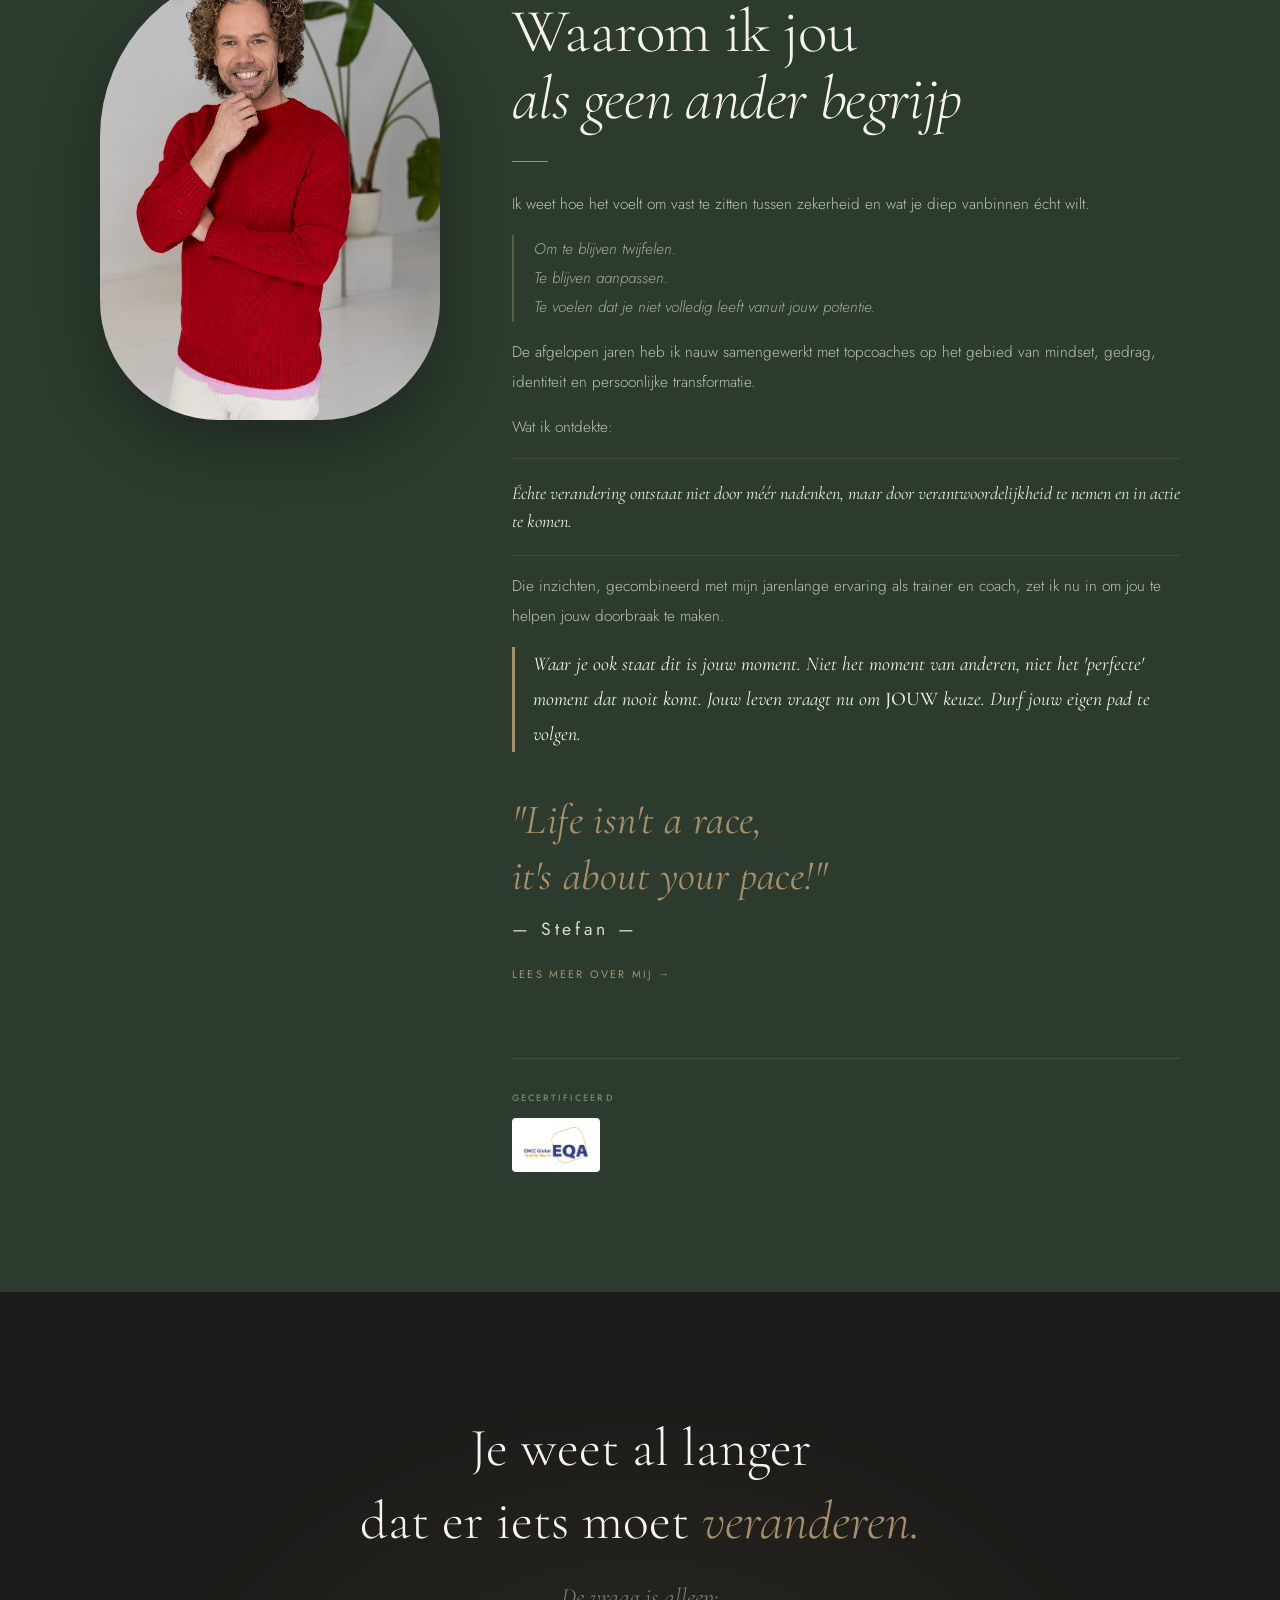
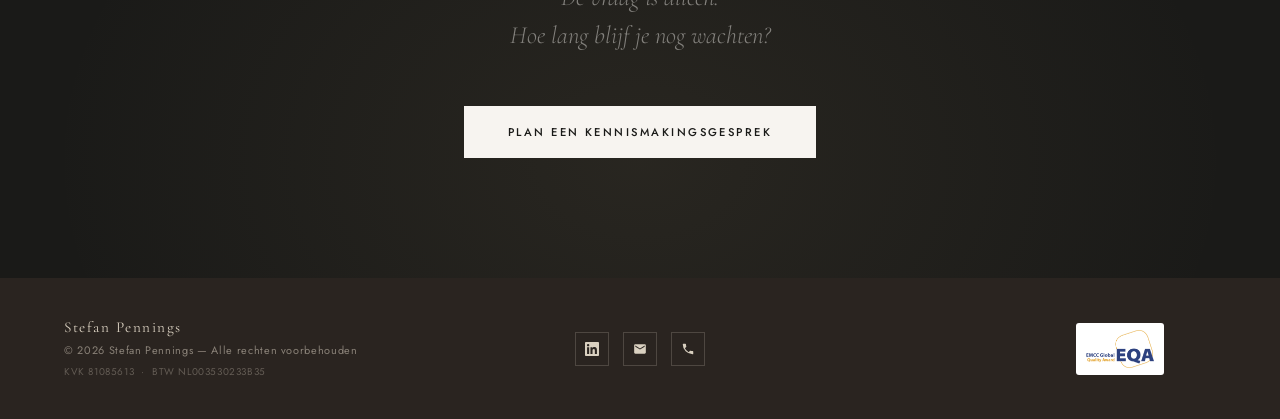
==== commit 33e322ba: "Verwijder NOBCO logo van site" ====
--- a/index.html
+++ b/index.html
@@ -327,7 +327,6 @@
           <span class="cert-label">Gecertificeerd</span>
           <div class="cert-logo-group">
             <div class="cert-logo-pill"><img src="images/eqa-logo.png" alt="EMCC Global — European Quality Award"></div>
-            <div class="cert-logo-pill"><img src="images/nobco-logo.png" alt="NOBCO — Nederlandse Orde van Beroepscoaches"></div>
           </div>
         </div>
       </div>
@@ -404,7 +403,6 @@
   <div class="footer-right">
     <div class="footer-certs">
       <div class="footer-cert-pill"><img src="images/eqa-logo.png" alt="EMCC Global EQA"></div>
-      <div class="footer-cert-pill"><img src="images/nobco-logo.png" alt="NOBCO"></div>
     </div>
   </div>
 </footer>
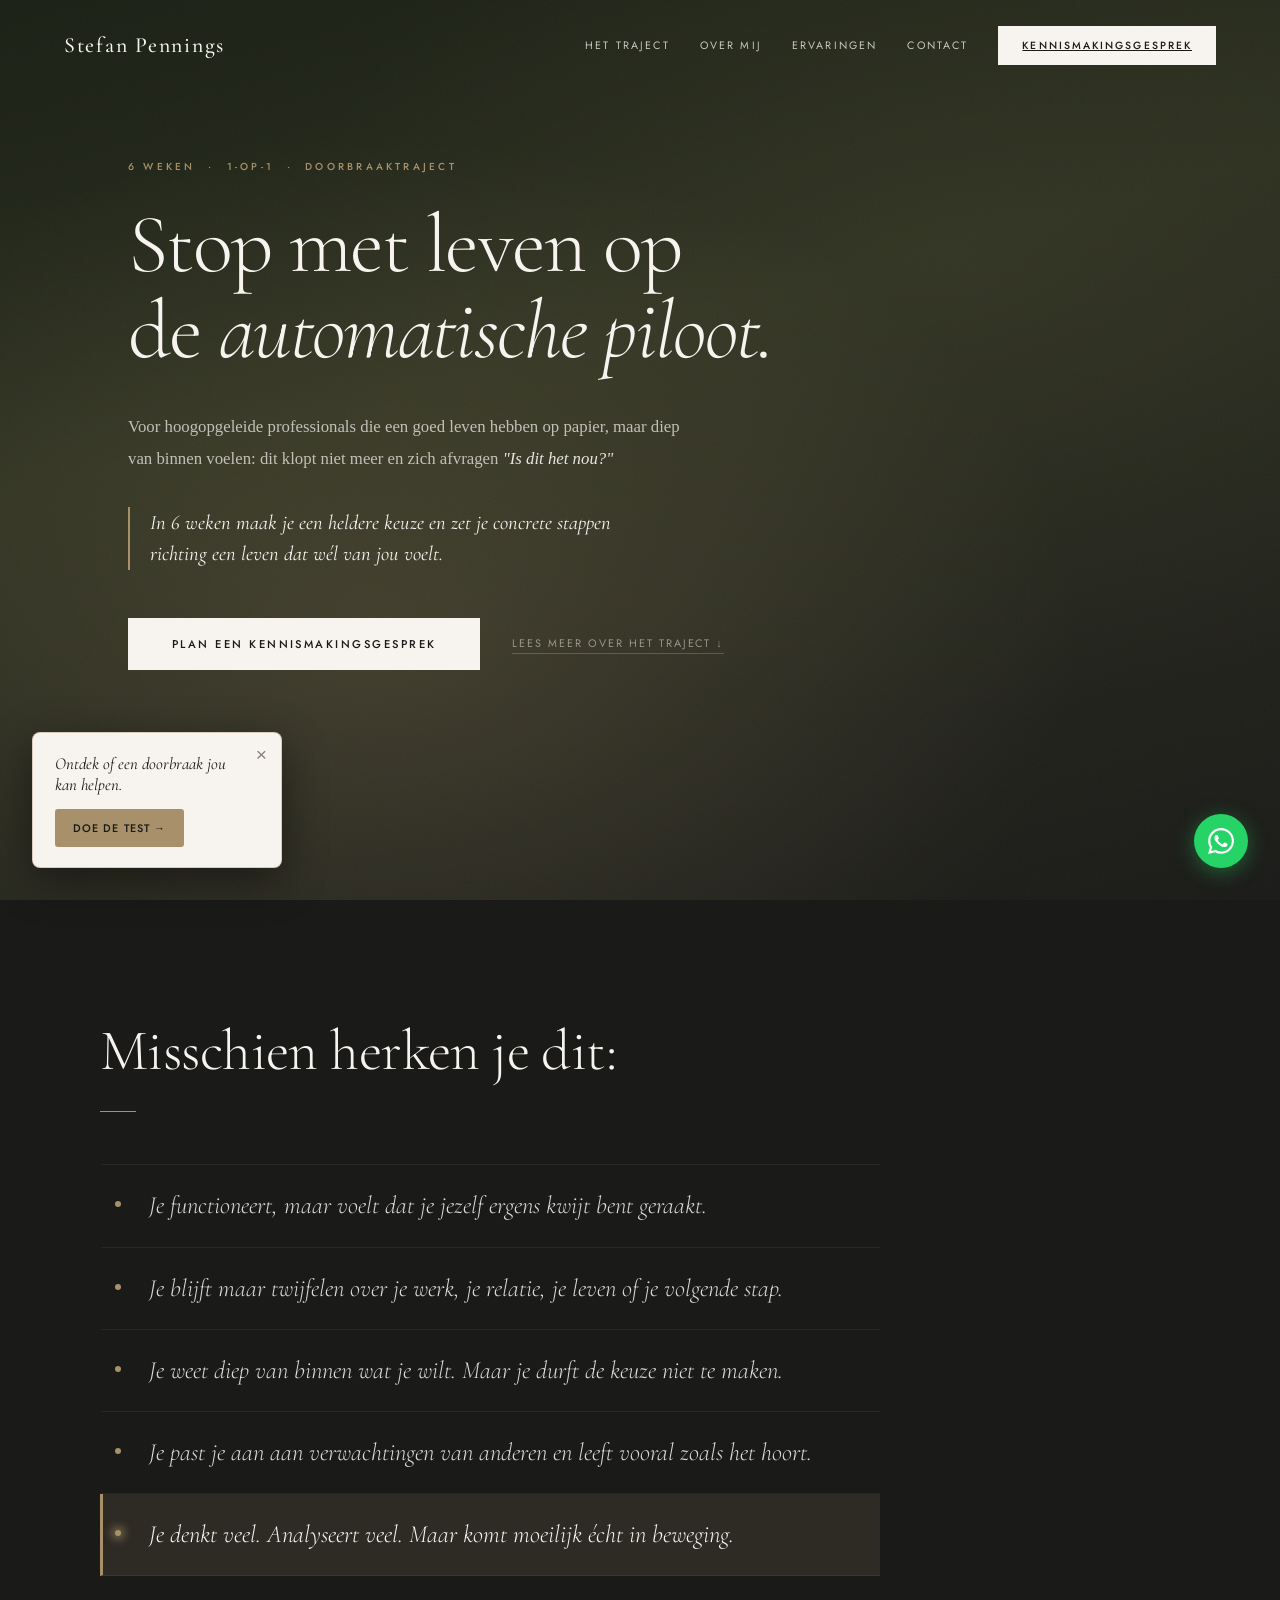
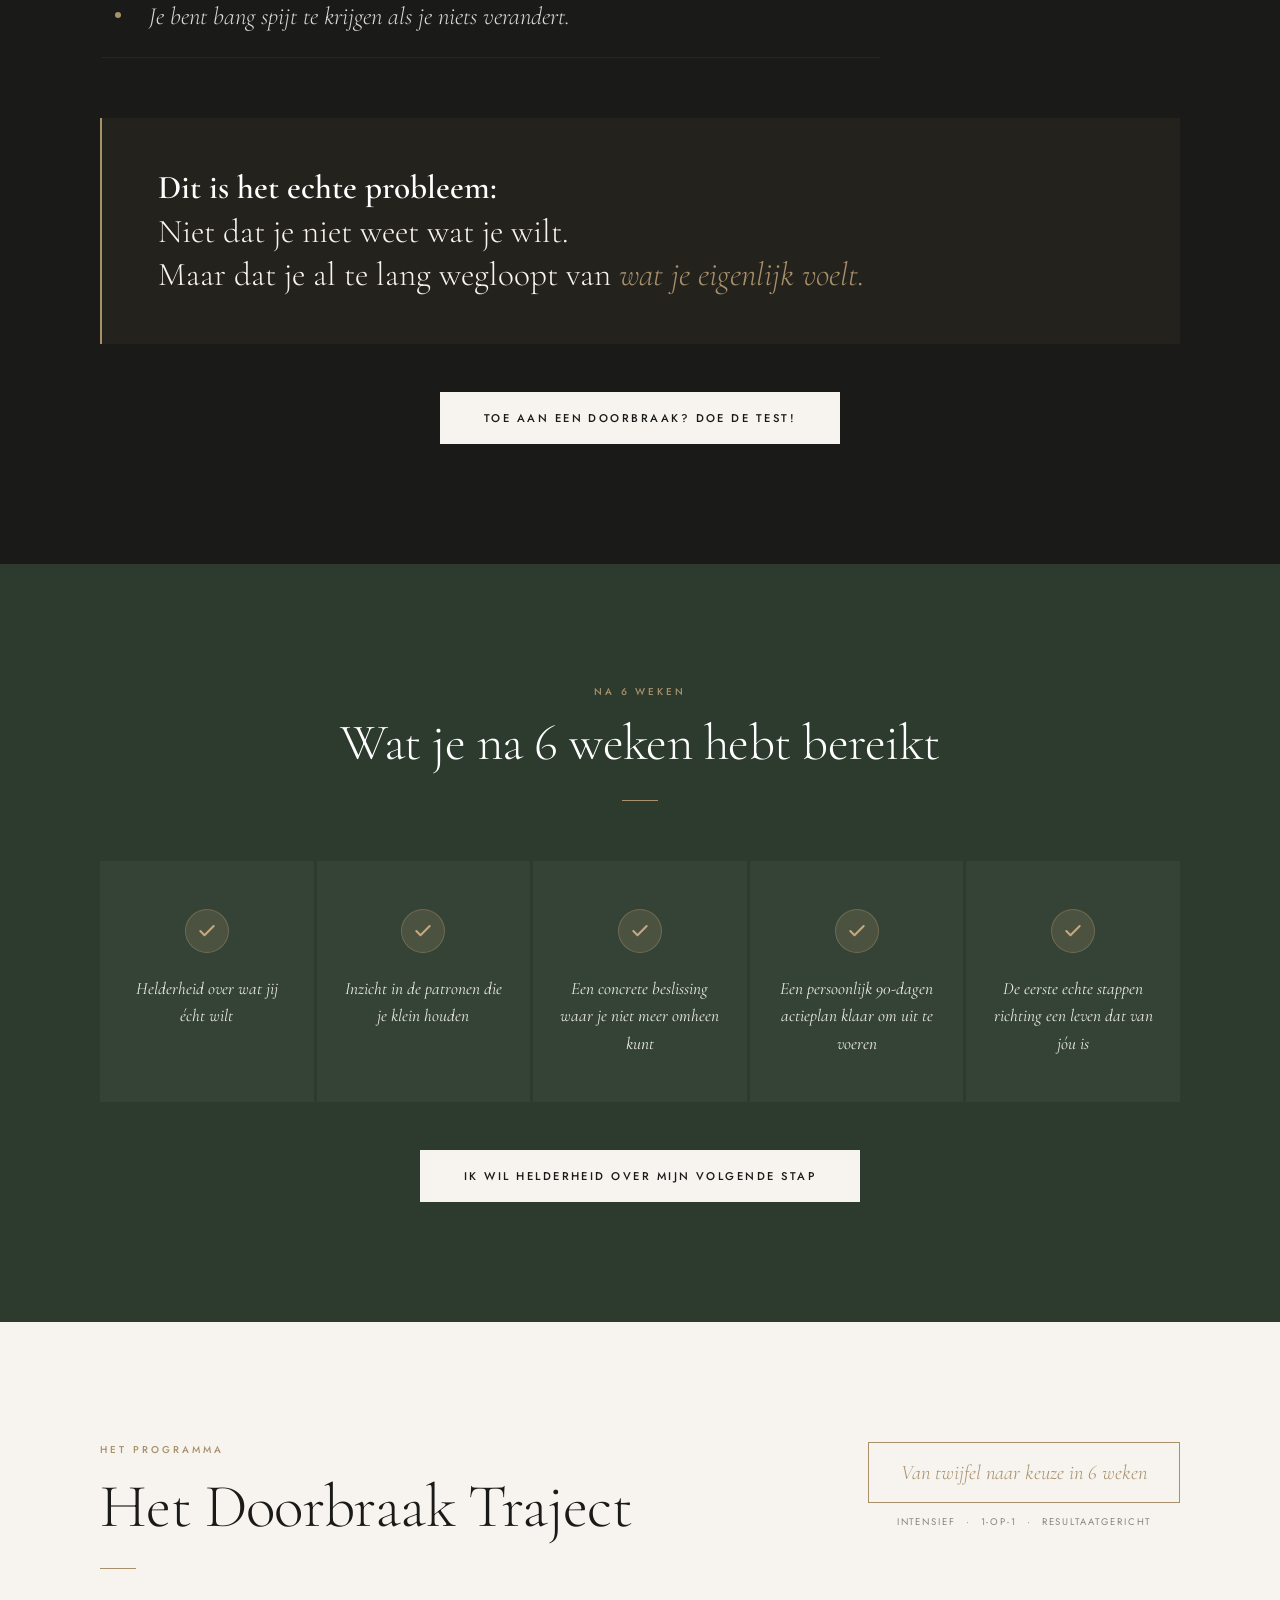
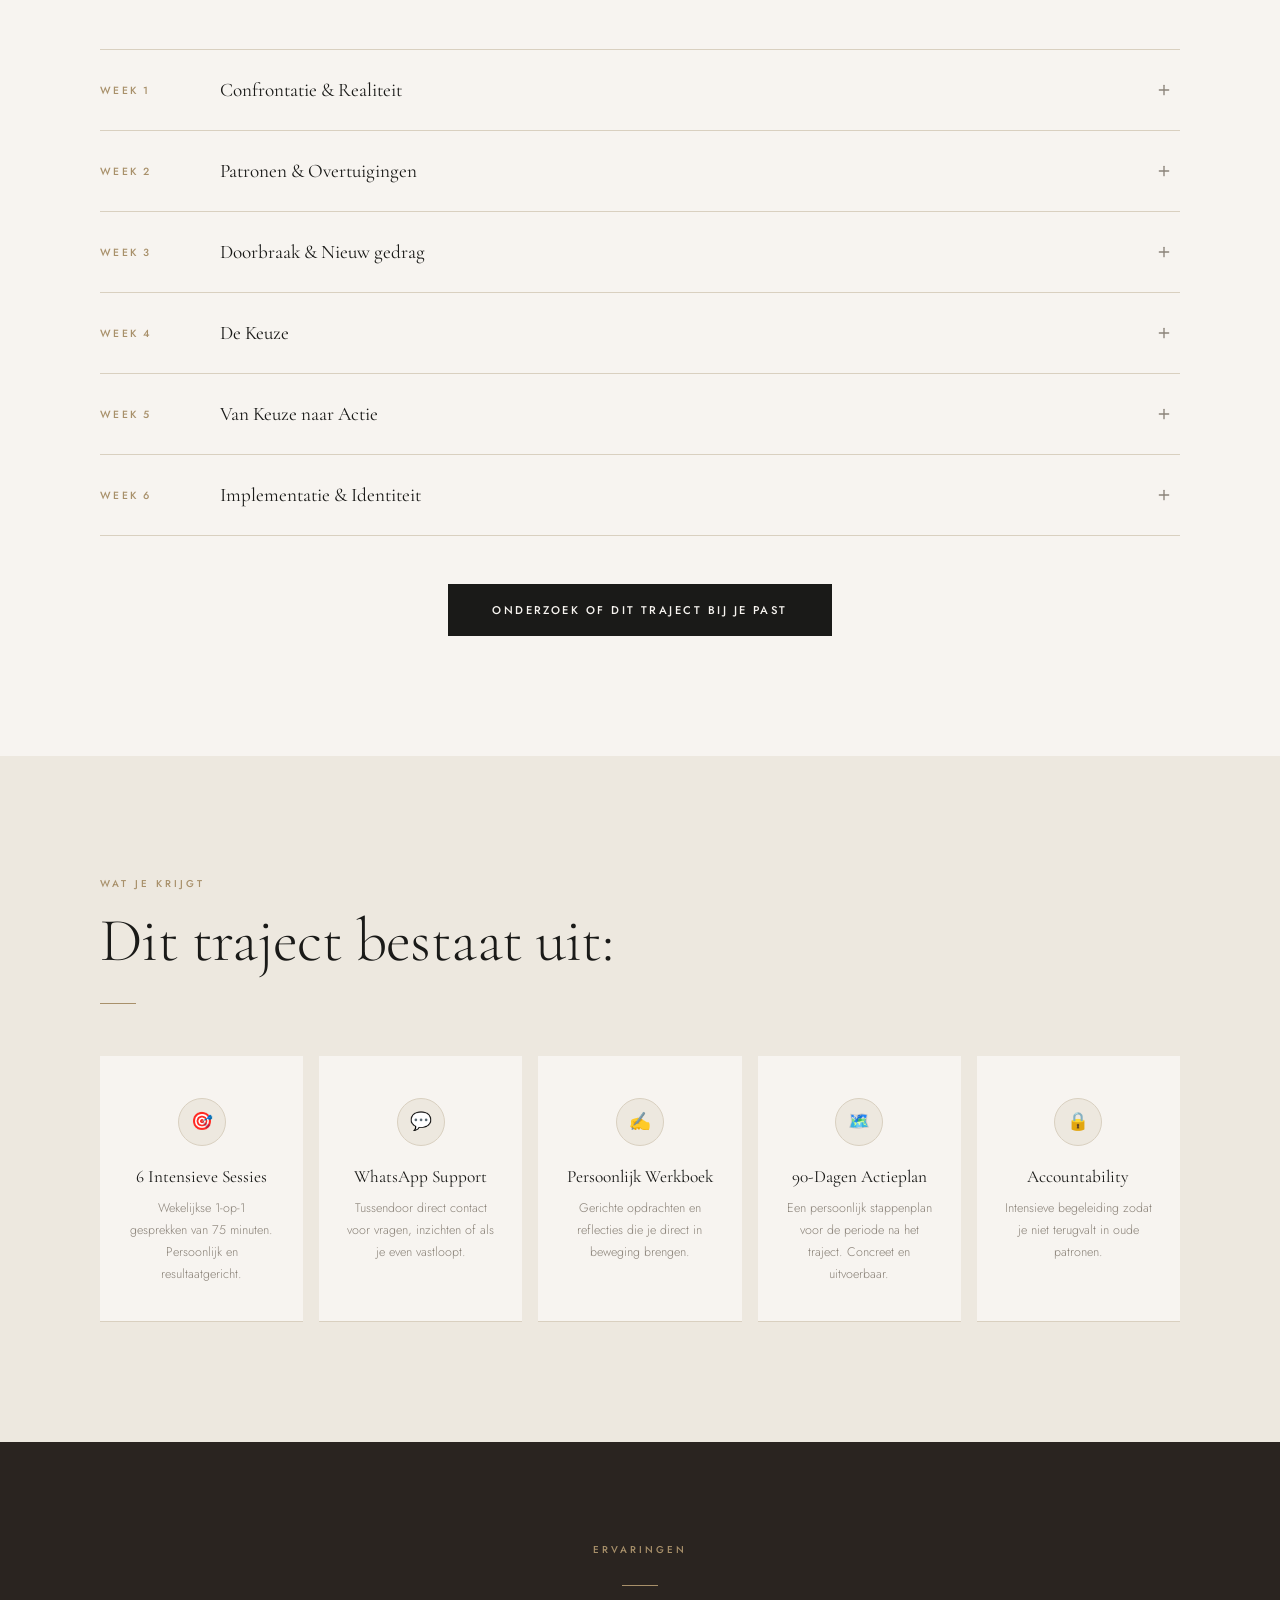
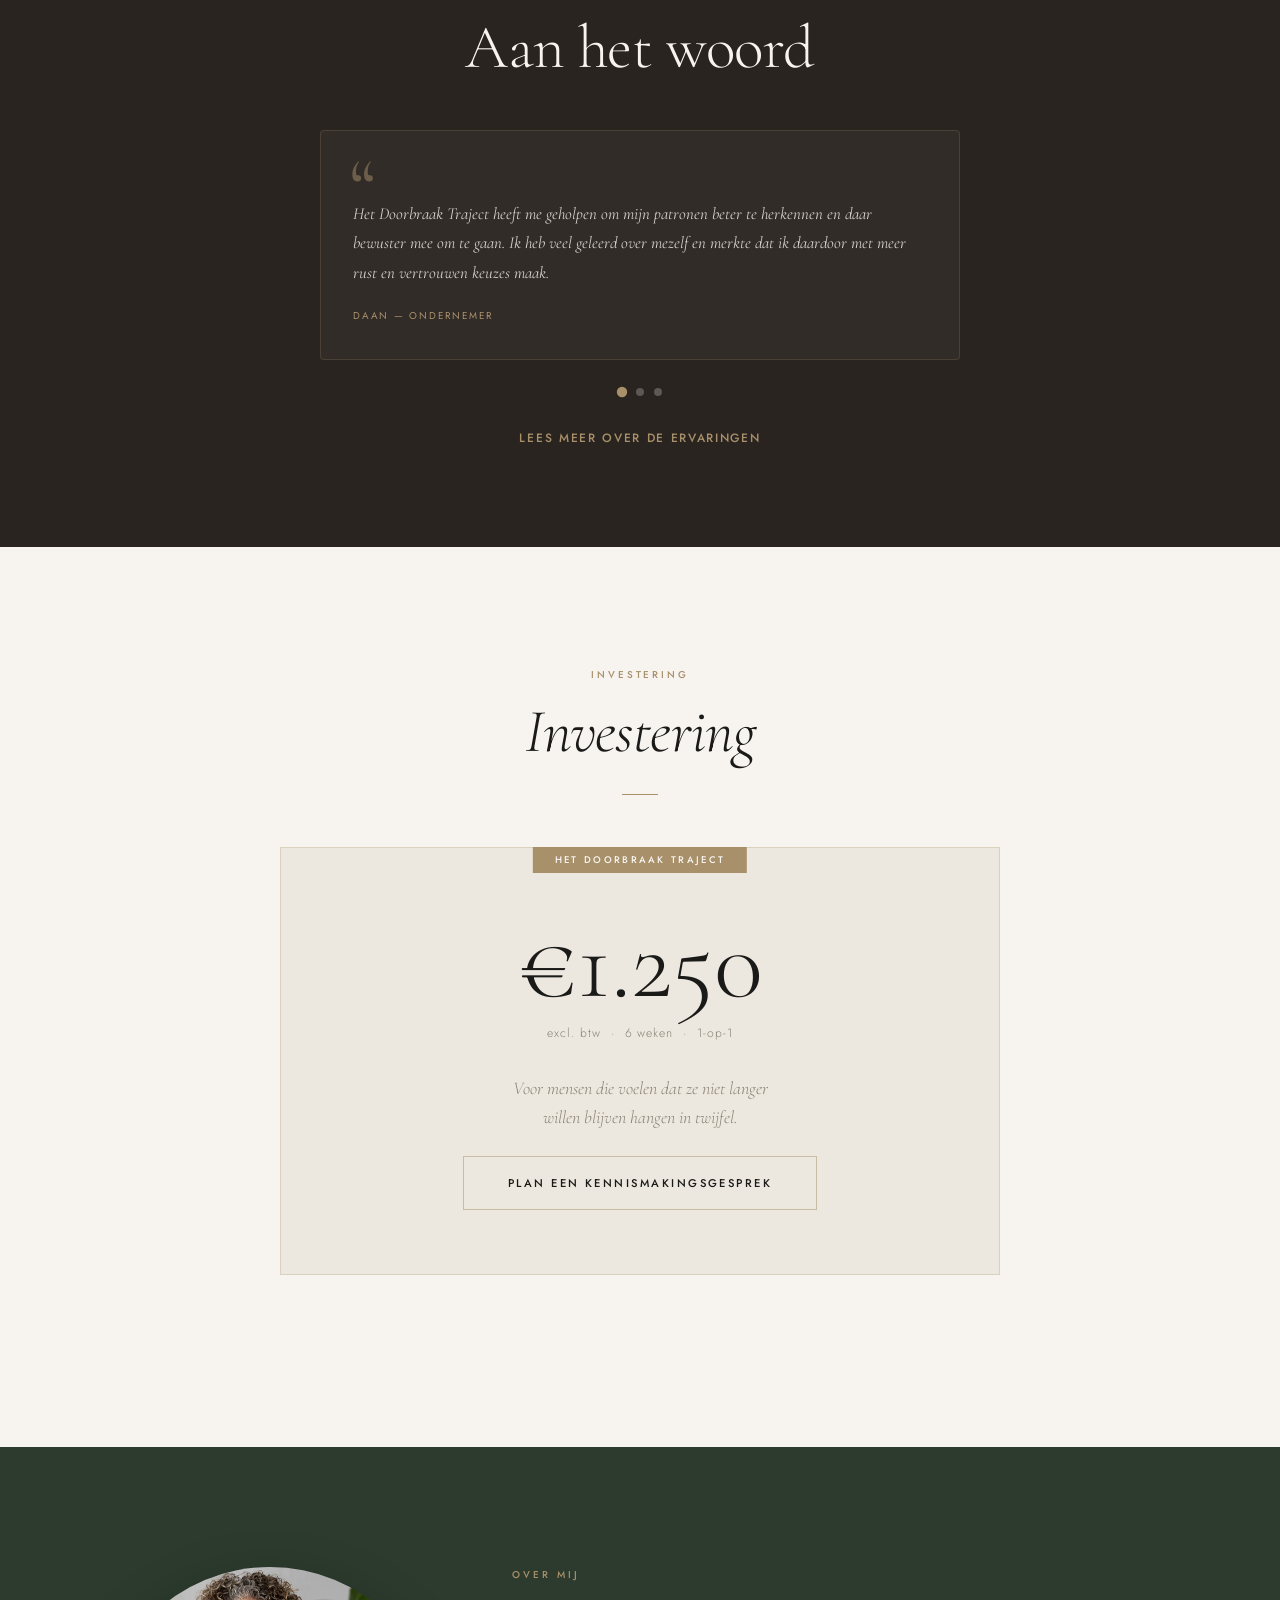
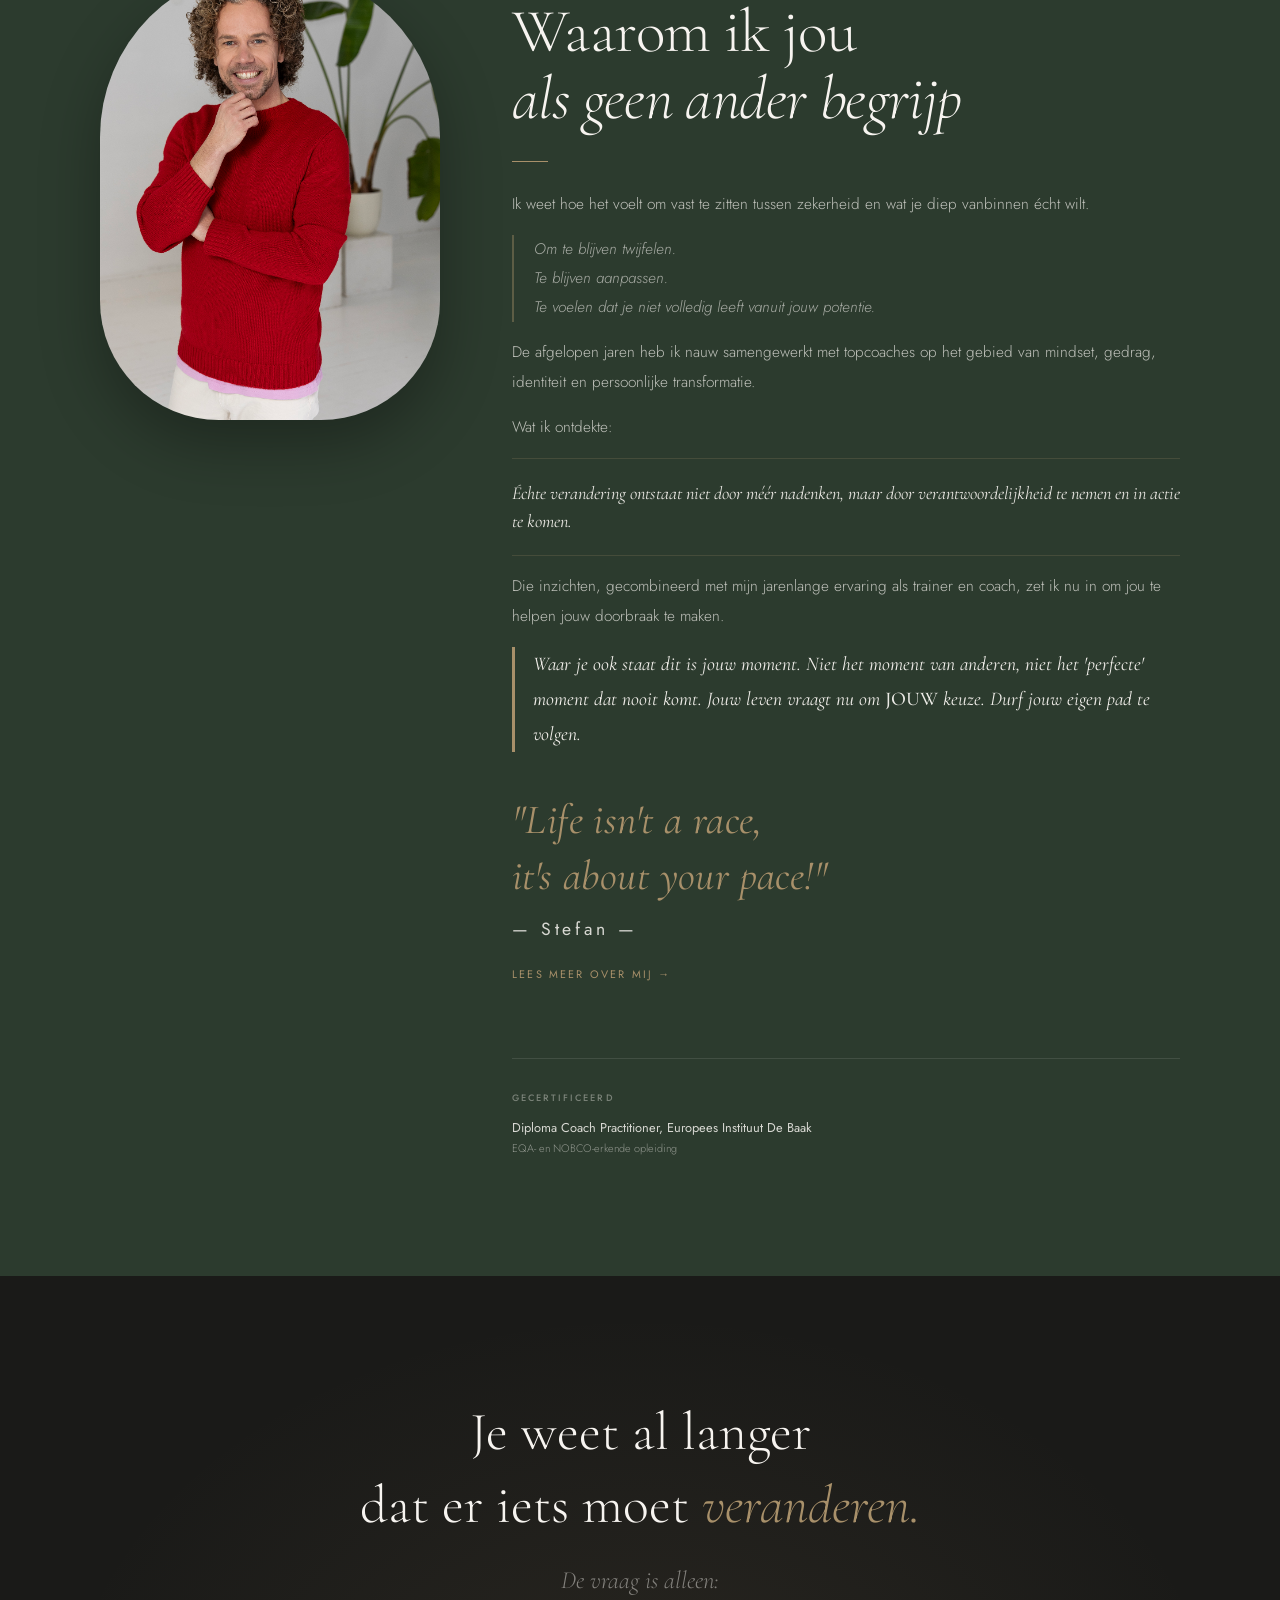
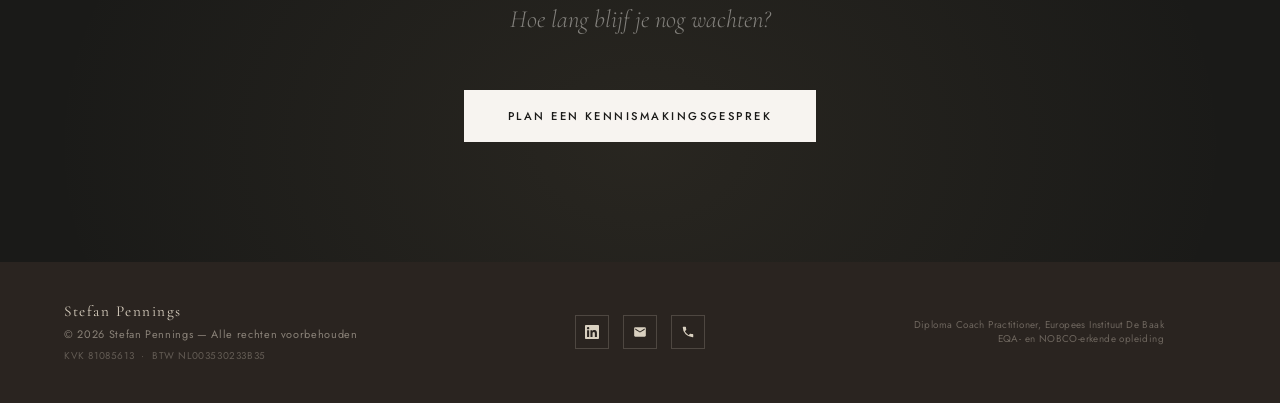
==== commit 822dacc1: "Vervang EQA-logo door tekst over diploma en opleidingserkenning" ====
--- a/index.html
+++ b/index.html
@@ -325,9 +325,7 @@
         <a class="about-read-more" href="/over-mij">Lees meer over mij →</a>
         <div class="cert-logos">
           <span class="cert-label">Gecertificeerd</span>
-          <div class="cert-logo-group">
-            <div class="cert-logo-pill"><img src="images/eqa-logo.png" alt="EMCC Global — European Quality Award"></div>
-          </div>
+          <p class="cert-text">Diploma Coach Practitioner, Europees Instituut De Baak<span class="cert-text-sub">EQA- en NOBCO-erkende opleiding</span></p>
         </div>
       </div>
     </div><!-- /.about-layout-grid -->
@@ -402,7 +400,7 @@
   </div>
   <div class="footer-right">
     <div class="footer-certs">
-      <div class="footer-cert-pill"><img src="images/eqa-logo.png" alt="EMCC Global EQA"></div>
+      <span class="footer-cert-text">Diploma Coach Practitioner, Europees Instituut De Baak<br>EQA- en NOBCO-erkende opleiding</span>
     </div>
   </div>
 </footer>
--- a/css/sections.css
+++ b/css/sections.css
@@ -176,9 +176,12 @@
 .cert-logo-group{display:flex;gap:14px;align-items:center;flex-wrap:wrap;}
 .cert-logo-pill{background:#fff;border-radius:4px;padding:8px 12px;display:flex;align-items:center;}
 .cert-logo-pill img{height:38px;width:auto;display:block;}
+.cert-text{font-family:var(--sans);font-size:0.8rem;font-weight:400;color:rgba(247,244,240,0.85);line-height:1.5;margin:0;}
+.cert-text-sub{display:block;font-size:0.68rem;font-weight:300;color:rgba(247,244,240,0.5);margin-top:2px;}
 .footer-certs{display:flex;gap:10px;align-items:center;}
 .footer-cert-pill{background:#fff;border-radius:3px;padding:6px 10px;display:flex;align-items:center;}
 .footer-cert-pill img{height:40px;width:auto;display:block;image-rendering:auto;}
+.footer-cert-text{font-family:var(--sans);font-size:0.62rem;color:rgba(138,130,120,0.7);letter-spacing:0.04em;line-height:1.5;text-align:right;}
 
 /* ── FOOTER ── */
 footer{background:var(--dark-brown);padding:40px 64px;display:grid;grid-template-columns:1fr auto 1fr;align-items:center;gap:32px;}
